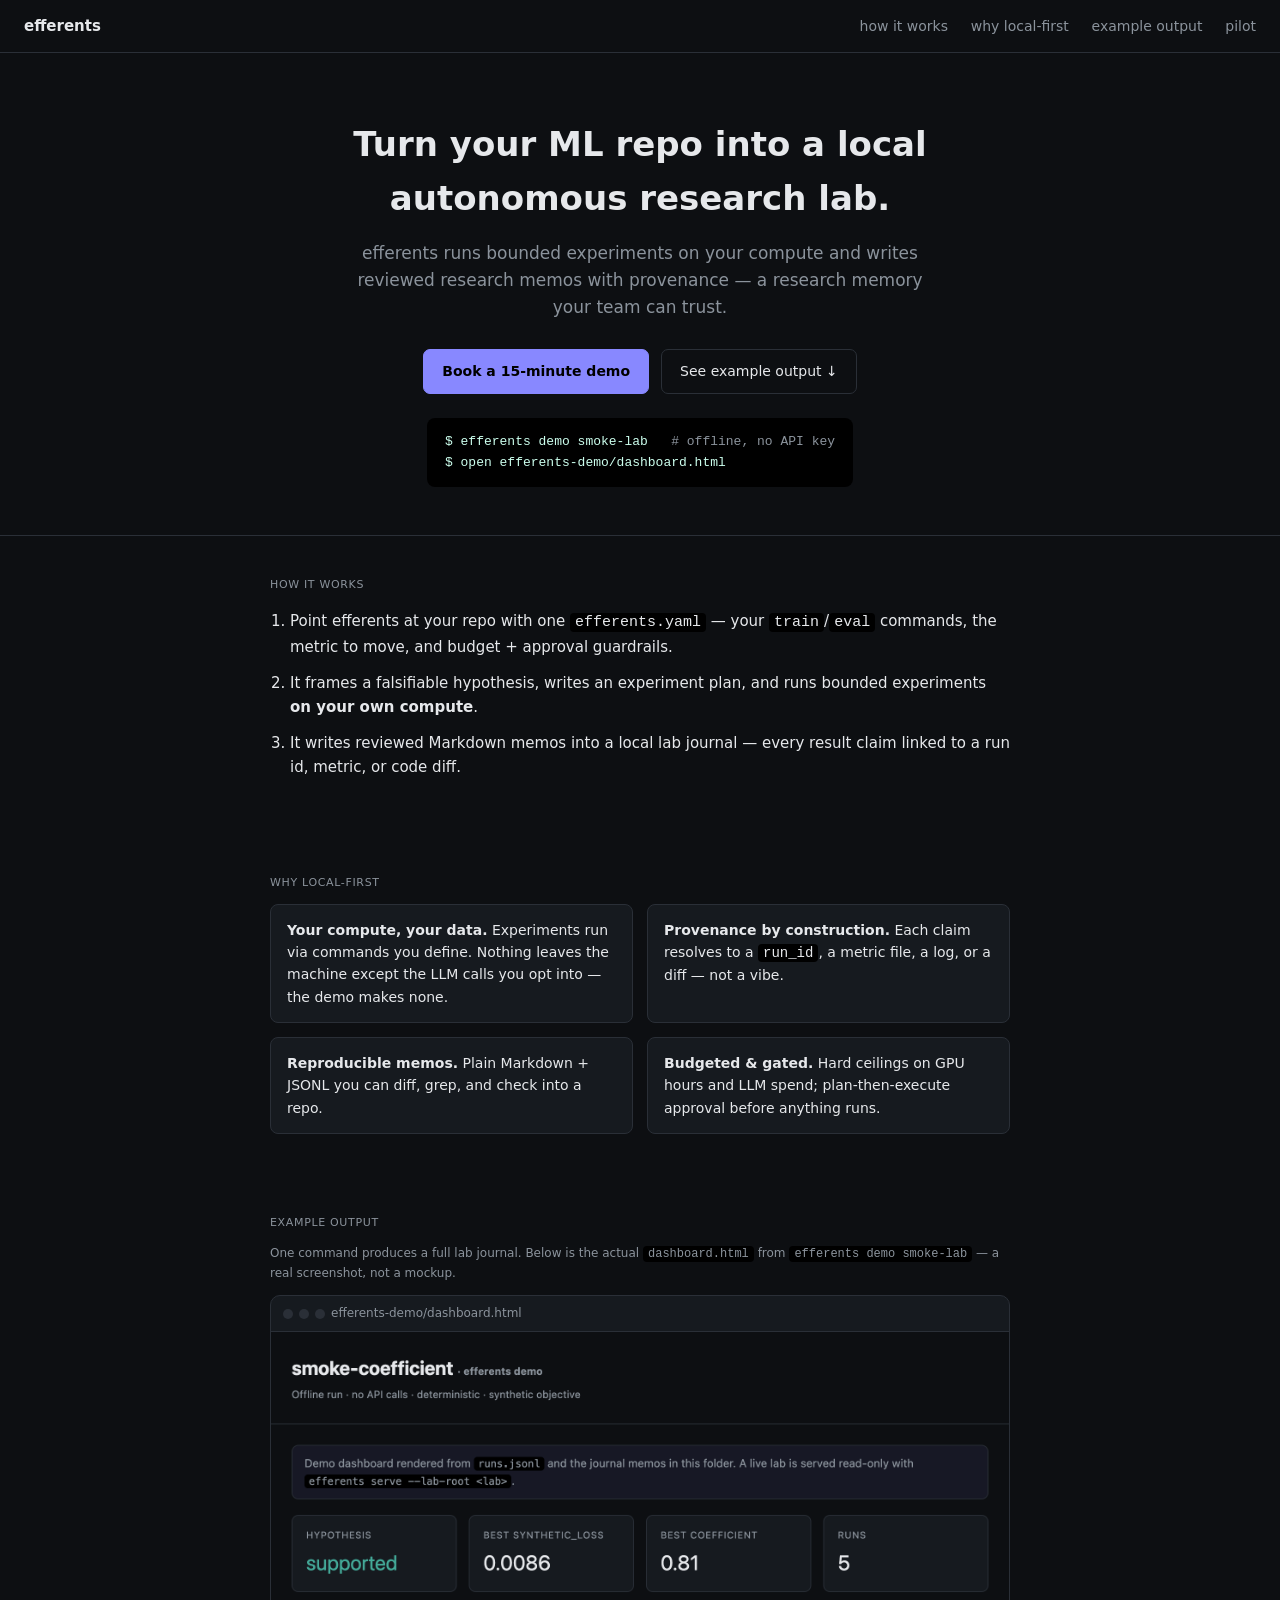
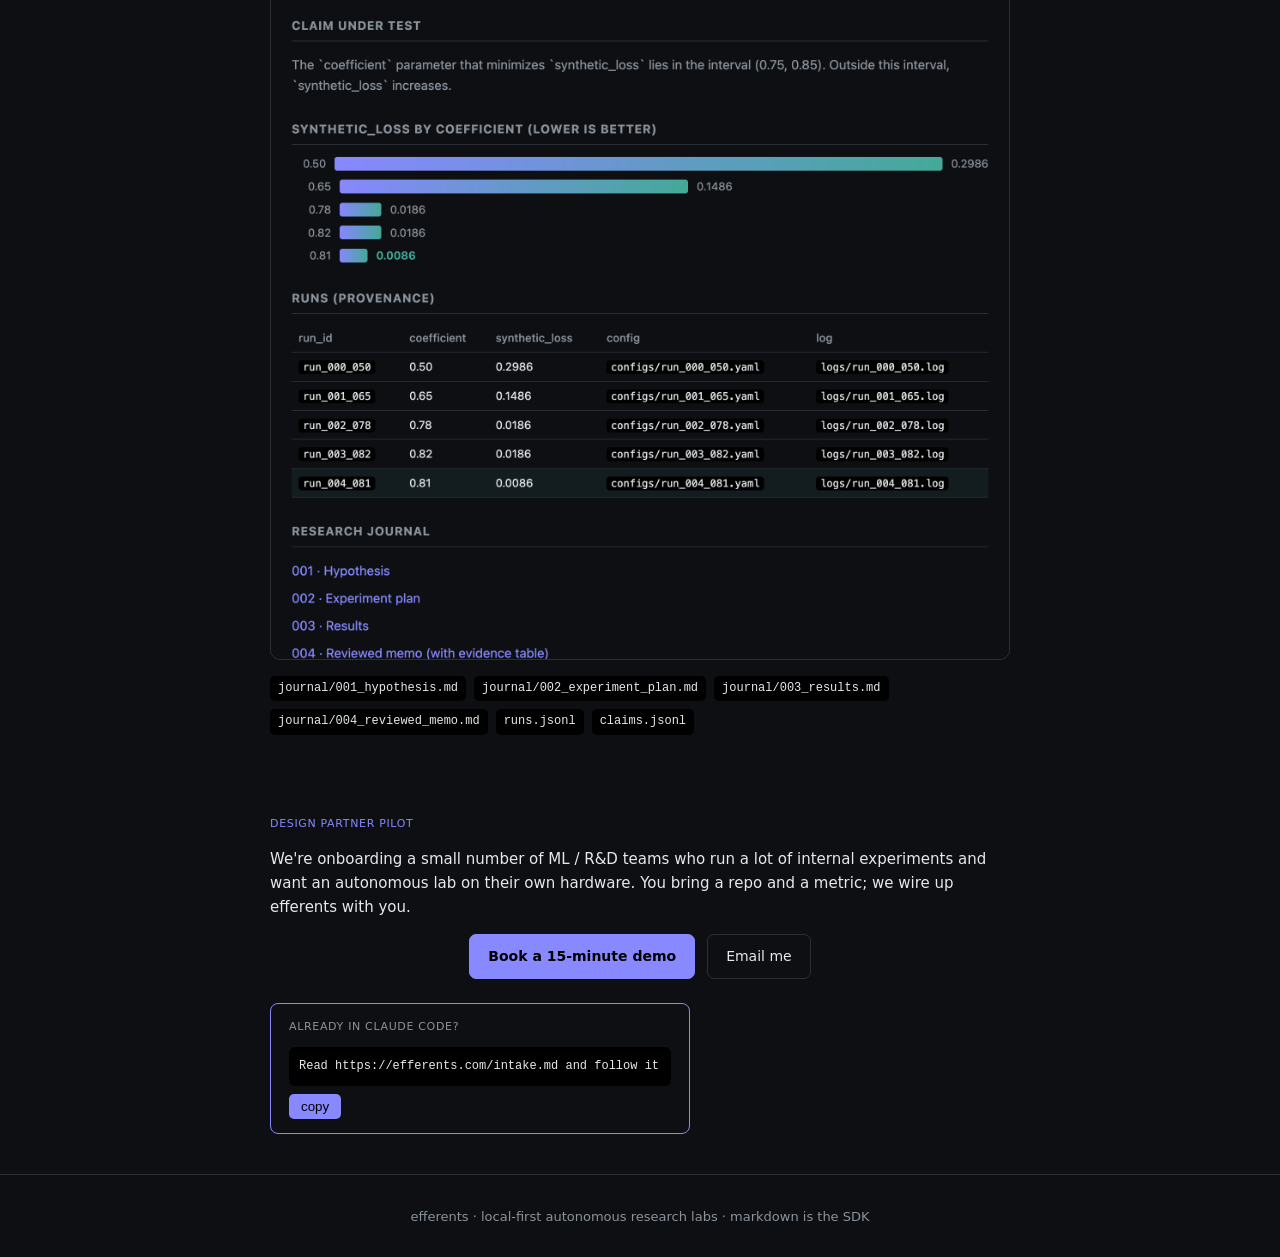
==== web/landing/index.html @ abf5a782 "feat(landing): replace dashboard mockup with a real screenshot - Capture an actual screenshot of `ef" ====
<!DOCTYPE html>
<html lang="en">
<head>
  <meta charset="utf-8">
  <meta name="viewport" content="width=device-width, initial-scale=1">
  <title>efferents — turn your ML repo into a local autonomous research lab</title>
  <link rel="stylesheet" href="style.css">
</head>
<body>
  <nav>
    <b>efferents</b>
    <div class="nav-links">
      <a href="#how">how it works</a>
      <a href="#local">why local-first</a>
      <a href="#output">example output</a>
      <a href="#pilot">pilot</a>
    </div>
  </nav>

  <header class="hero">
    <h1>Turn your ML repo into a local autonomous research lab.</h1>
    <p class="lede">
      efferents runs bounded experiments on your compute and writes reviewed
      research memos with provenance — a research memory your team can trust.
    </p>
    <div class="cta-row">
      <a class="btn primary" href="mailto:alina.nesen@gmail.com?subject=efferents%20demo">Book a 15-minute demo</a>
      <a class="btn" href="#output">See example output ↓</a>
    </div>
    <pre class="quickstart">$ efferents demo smoke-lab   <span class="muted"># offline, no API key</span>
$ open efferents-demo/dashboard.html</pre>
  </header>

  <section id="how">
    <div class="label">How it works</div>
    <ol class="steps">
      <li>Point efferents at your repo with one <code>efferents.yaml</code> —
          your <code>train</code>/<code>eval</code> commands, the metric to move,
          and budget + approval guardrails.</li>
      <li>It frames a falsifiable hypothesis, writes an experiment plan, and runs
          bounded experiments <b>on your own compute</b>.</li>
      <li>It writes reviewed Markdown memos into a local lab journal — every
          result claim linked to a run id, metric, or code diff.</li>
    </ol>
  </section>

  <section id="local">
    <div class="label">Why local-first</div>
    <div class="grid">
      <div class="cell"><b>Your compute, your data.</b> Experiments run via
        commands you define. Nothing leaves the machine except the LLM calls you
        opt into — the demo makes none.</div>
      <div class="cell"><b>Provenance by construction.</b> Each claim resolves to
        a <code>run_id</code>, a metric file, a log, or a diff — not a vibe.</div>
      <div class="cell"><b>Reproducible memos.</b> Plain Markdown + JSONL you can
        diff, grep, and check into a repo.</div>
      <div class="cell"><b>Budgeted &amp; gated.</b> Hard ceilings on GPU hours and
        LLM spend; plan-then-execute approval before anything runs.</div>
    </div>
  </section>

  <section id="output">
    <div class="label">Example output</div>
    <p class="muted small">One command produces a full lab journal. Below is the
      actual <code>dashboard.html</code> from <code>efferents demo smoke-lab</code>
      — a real screenshot, not a mockup.</p>
    <div class="shot">
      <div class="shot-bar"><span></span><span></span><span></span> efferents-demo/dashboard.html</div>
      <img class="shot-img" src="img/dashboard.png"
           alt="efferents demo dashboard: hypothesis supported, best synthetic_loss 0.0086 over 5 runs, with a per-run provenance table">
    </div>
    <div class="files">
      <code>journal/001_hypothesis.md</code>
      <code>journal/002_experiment_plan.md</code>
      <code>journal/003_results.md</code>
      <code>journal/004_reviewed_memo.md</code>
      <code>runs.jsonl</code>
      <code>claims.jsonl</code>
    </div>
  </section>

  <section id="pilot">
    <div class="label accent">Design partner pilot</div>
    <p>We're onboarding a small number of ML / R&D teams who run a lot of internal
      experiments and want an autonomous lab on their own hardware. You bring a
      repo and a metric; we wire up efferents with you.</p>
    <div class="cta-row">
      <a class="btn primary" href="mailto:alina.nesen@gmail.com?subject=efferents%20pilot">Book a 15-minute demo</a>
      <a class="btn" href="mailto:alina.nesen@gmail.com">Email me</a>
    </div>
    <div class="entry-card agent">
      <div class="label">Already in Claude Code?</div>
      <pre id="agent-cmd">Read https://efferents.com/intake.md and follow it</pre>
      <button onclick="copyCmd()">copy</button>
    </div>
  </section>

  <footer>efferents · local-first autonomous research labs · markdown is the SDK</footer>

  <script>
    function copyCmd() {
      navigator.clipboard.writeText(
        document.getElementById("agent-cmd").textContent.trim());
    }
  </script>
</body>
</html>
---- web/landing/style.css ----
:root { --bg:#0d0f12; --panel:#161a1f; --line:#2a2f37; --fg:#e6e8eb;
        --muted:#8b939c; --accent:#88f; --ok:#4a9; }
* { box-sizing:border-box; }
body { margin:0; background:var(--bg); color:var(--fg);
       font:15px/1.6 -apple-system, system-ui, sans-serif; }
nav { display:flex; justify-content:space-between; align-items:center;
      padding:14px 24px; border-bottom:1px solid var(--line); flex-wrap:wrap; gap:8px; }
.nav-links a { color:var(--muted); margin-left:18px; text-decoration:none; font-size:14px; }
.nav-links a:hover { color:var(--fg); }

.hero { text-align:center; padding:64px 20px 48px; border-bottom:1px solid var(--line); }
.hero h1 { font-size:34px; margin:0 0 14px; max-width:720px; margin-inline:auto; }
.lede { color:var(--muted); max-width:600px; margin:0 auto 28px; font-size:17px; }
.cta-row { display:flex; gap:12px; justify-content:center; flex-wrap:wrap; margin-bottom:24px; }
.btn { border:1px solid var(--line); border-radius:7px; padding:10px 18px;
       color:var(--fg); text-decoration:none; font-size:14px; }
.btn:hover { border-color:var(--accent); }
.btn.primary { background:var(--accent); border-color:var(--accent); color:#000; font-weight:600; }
.quickstart { display:inline-block; text-align:left; background:#000; border-radius:8px;
       padding:14px 18px; font-size:13px; color:#cfe; margin:0; }

.label { text-transform:uppercase; font-size:11px; letter-spacing:.06em;
         color:var(--muted); margin-bottom:12px; }
.label.accent { color:var(--accent); }
section { max-width:780px; margin:0 auto; padding:40px 20px; }
.steps { padding-left:20px; } .steps li { margin-bottom:12px; }

.grid { display:grid; grid-template-columns:repeat(auto-fit,minmax(240px,1fr)); gap:14px; }
.cell { border:1px solid var(--line); border-radius:8px; padding:14px 16px;
        background:var(--panel); font-size:14px; }
.cell b { color:var(--fg); }

.shot { border:1px solid var(--line); border-radius:10px; overflow:hidden; background:var(--panel); }
.shot-bar { display:flex; align-items:center; gap:6px; padding:8px 12px;
            border-bottom:1px solid var(--line); color:var(--muted); font-size:12px; }
.shot-bar span { width:10px; height:10px; border-radius:50%; background:var(--line); display:inline-block; }
.shot-img { display:block; width:100%; height:auto; }
.files { display:flex; flex-wrap:wrap; gap:8px; margin-top:16px; }
.files code { background:#000; padding:3px 8px; border-radius:5px; font-size:12px; }

.entry-card { border:1px solid var(--line); border-radius:8px; padding:14px 18px;
              text-align:left; max-width:420px; margin-top:24px; }
.entry-card.agent { border-color:var(--accent); }
pre#agent-cmd { background:#000; border-radius:6px; padding:10px; font-size:12px;
      white-space:pre-wrap; margin:0 0 8px; }
button { background:var(--accent); border:0; color:#000; border-radius:5px;
         padding:5px 12px; cursor:pointer; }

.muted { color:var(--muted); } .small { font-size:12px; }
code { background:#000; padding:1px 5px; border-radius:4px; }
footer { text-align:center; color:var(--muted); padding:32px;
         border-top:1px solid var(--line); font-size:13px; }
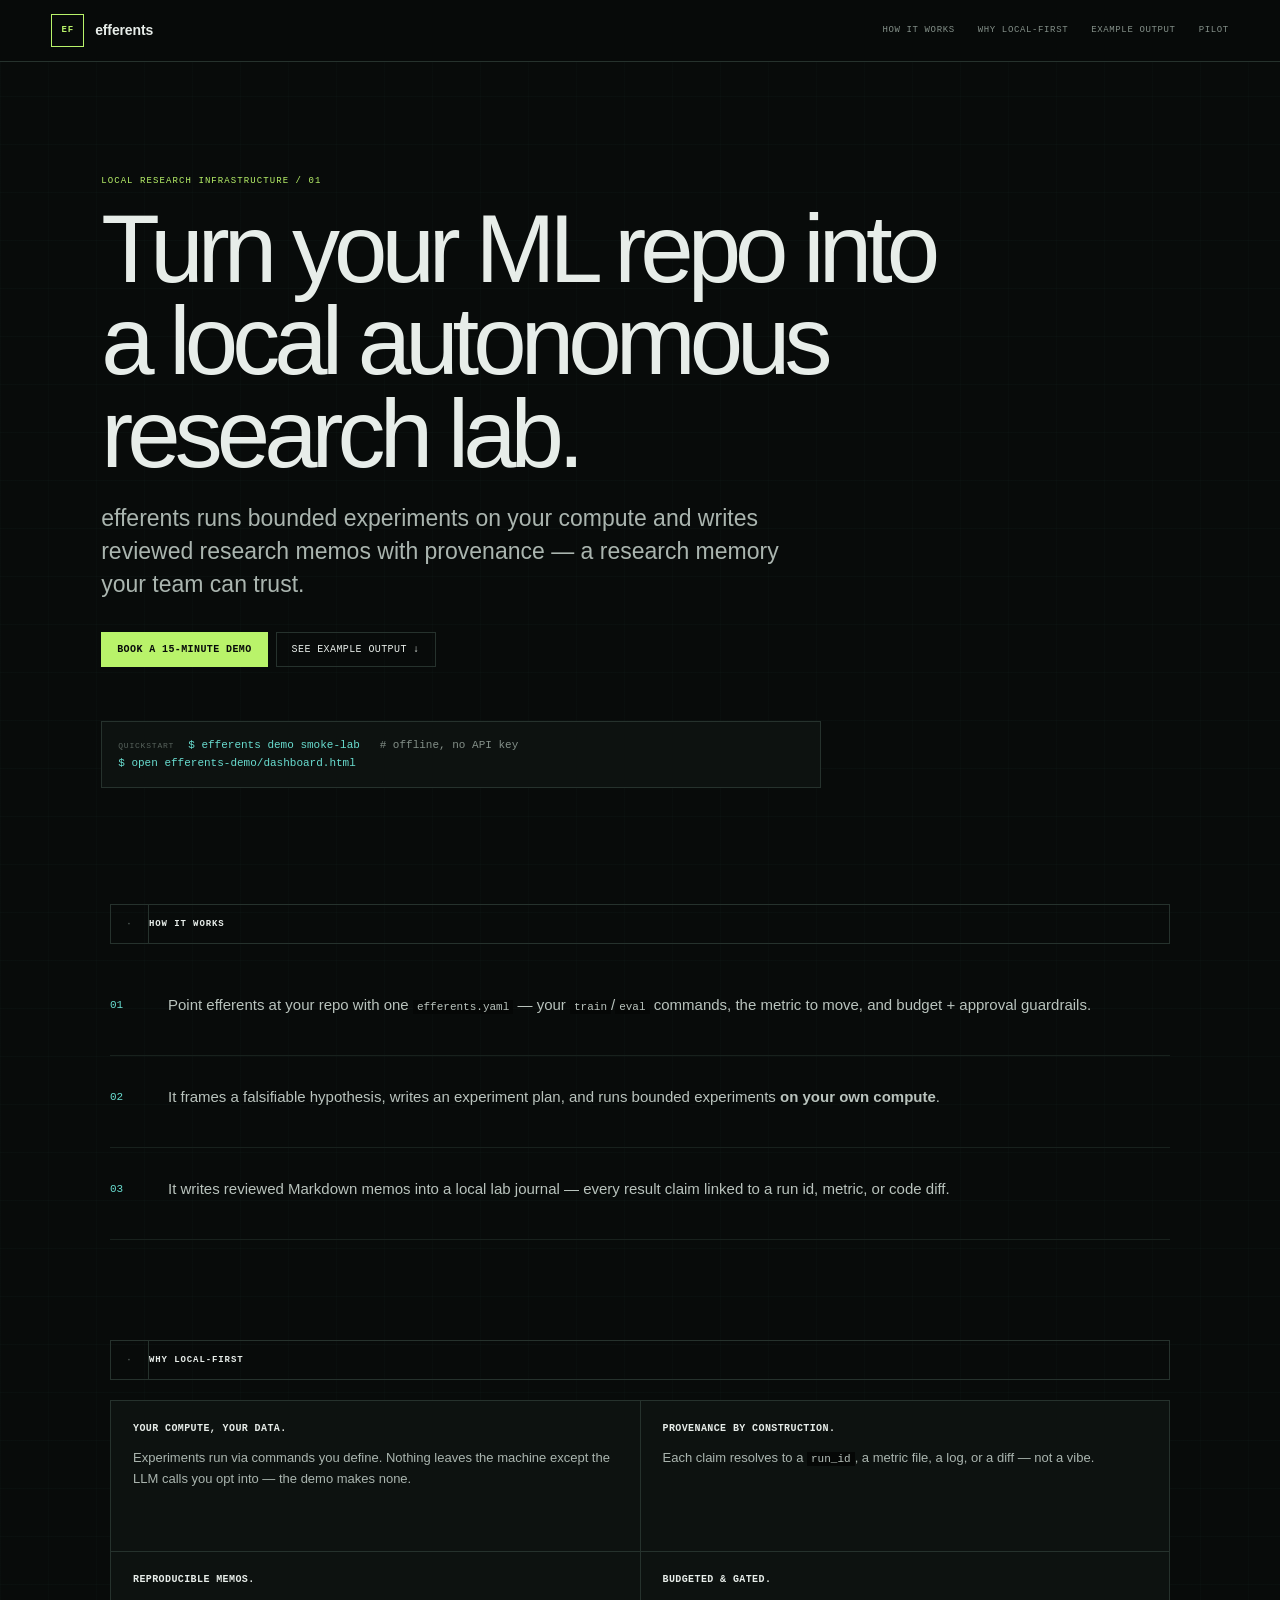
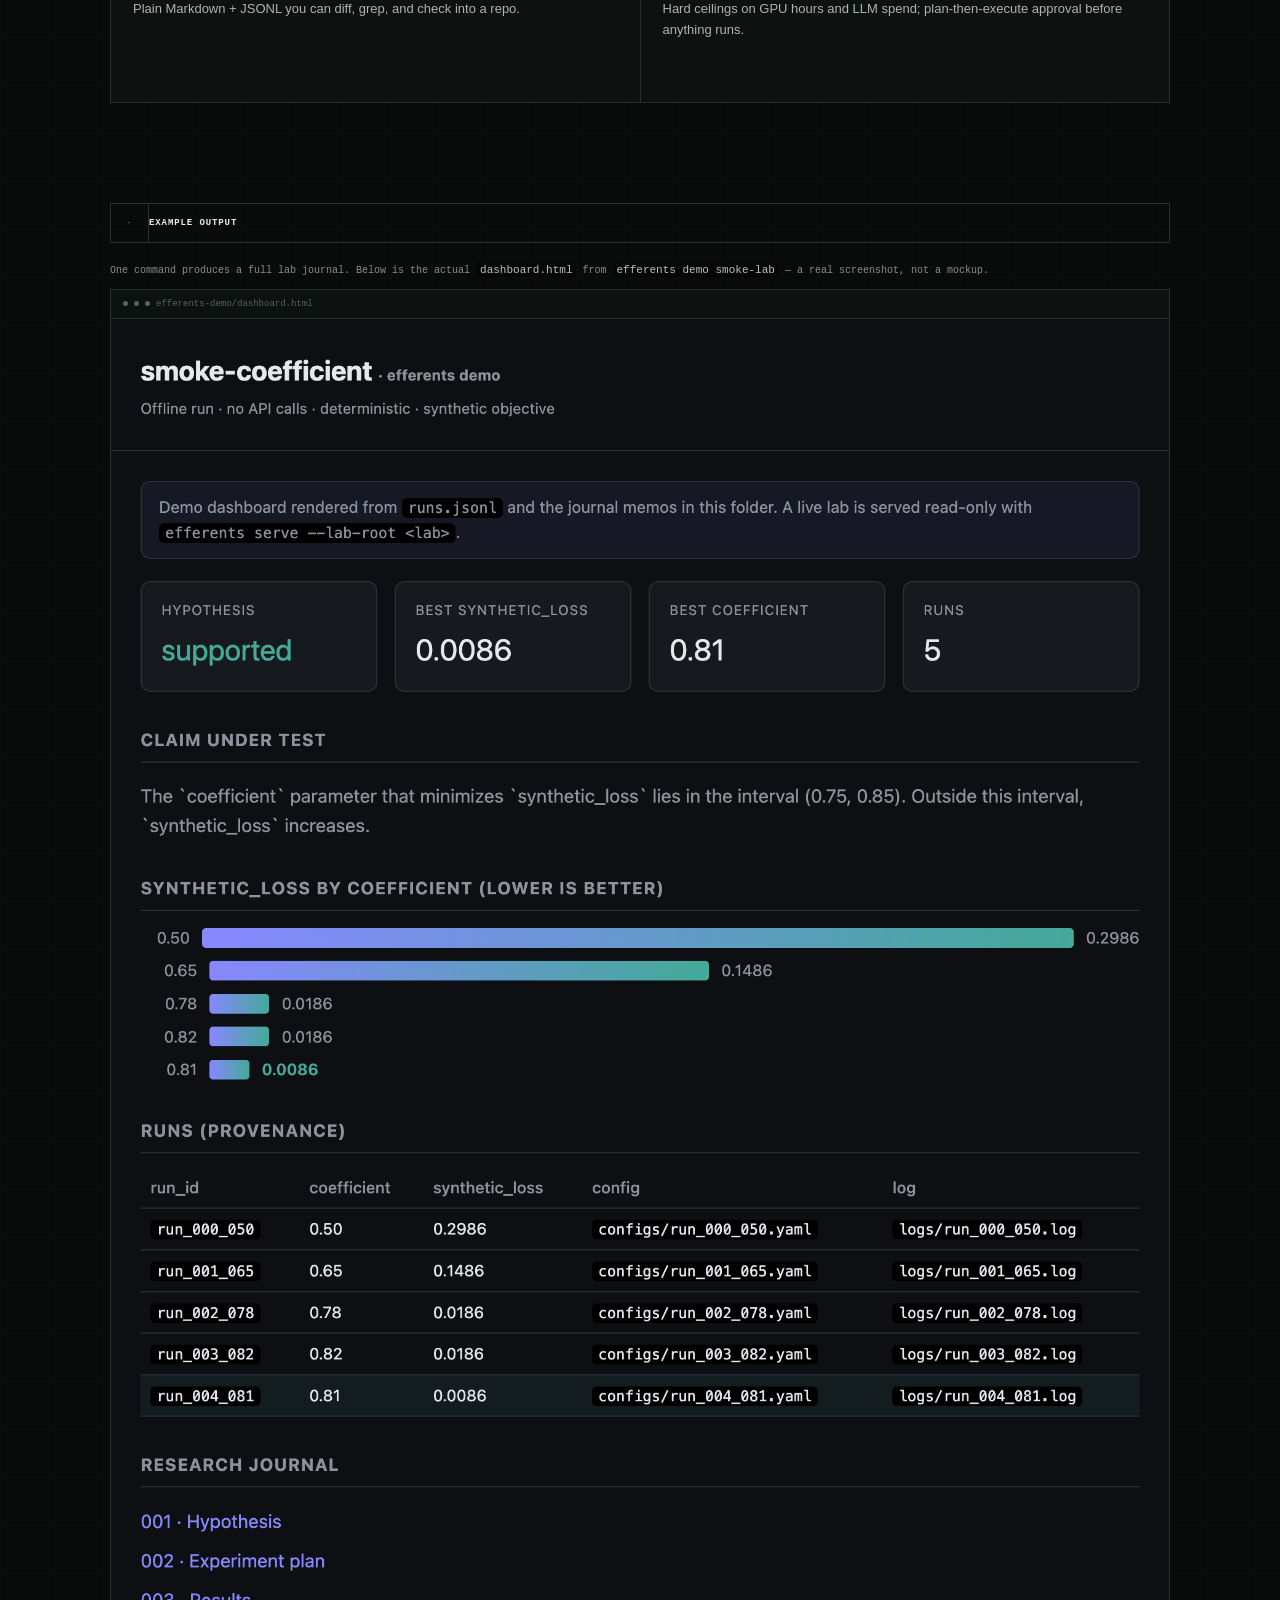
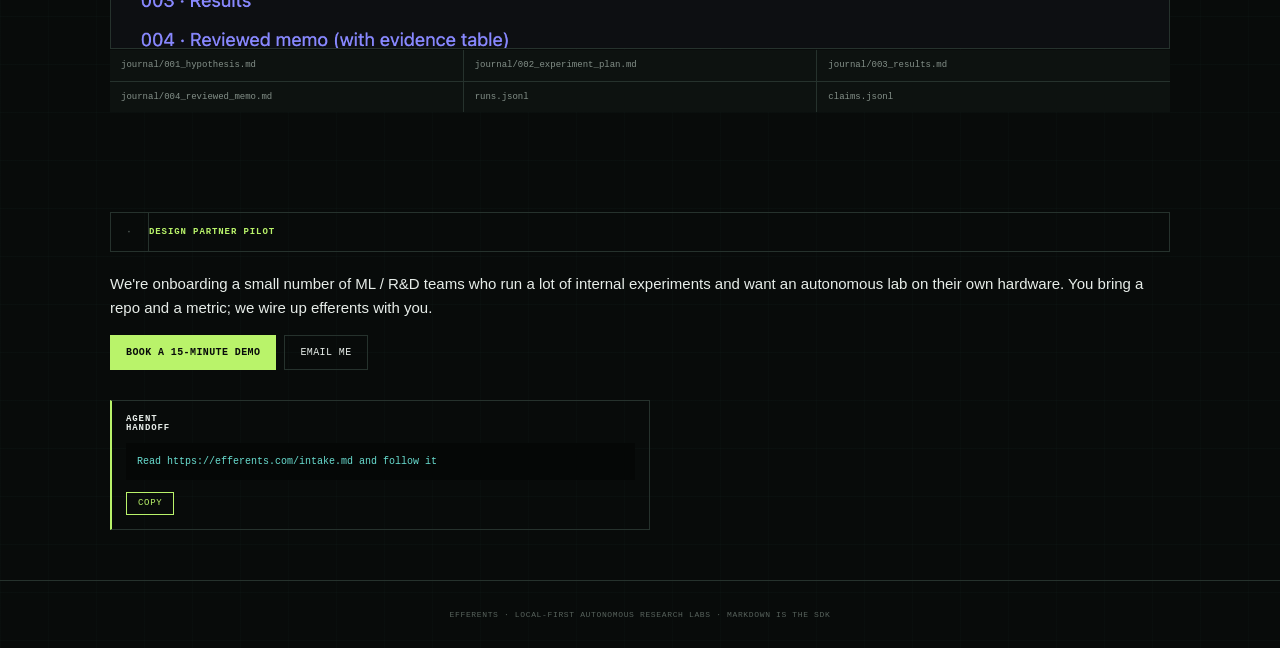
==== commit fc314ac1: "feat: redesign research dashboard surfaces" ====
--- a/web/landing/index.html
+++ b/web/landing/index.html
@@ -89,7 +89,7 @@
       <a class="btn" href="mailto:alina.nesen@gmail.com">Email me</a>
     </div>
     <div class="entry-card agent">
-      <div class="label">Already in Claude Code?</div>
+      <div class="label">Agent handoff</div>
       <pre id="agent-cmd">Read https://efferents.com/intake.md and follow it</pre>
       <button onclick="copyCmd()">copy</button>
     </div>
--- a/web/landing/style.css
+++ b/web/landing/style.css
@@ -1,52 +1,428 @@
-:root { --bg:#0d0f12; --panel:#161a1f; --line:#2a2f37; --fg:#e6e8eb;
-        --muted:#8b939c; --accent:#88f; --ok:#4a9; }
-* { box-sizing:border-box; }
-body { margin:0; background:var(--bg); color:var(--fg);
-       font:15px/1.6 -apple-system, system-ui, sans-serif; }
-nav { display:flex; justify-content:space-between; align-items:center;
-      padding:14px 24px; border-bottom:1px solid var(--line); flex-wrap:wrap; gap:8px; }
-.nav-links a { color:var(--muted); margin-left:18px; text-decoration:none; font-size:14px; }
-.nav-links a:hover { color:var(--fg); }
-
-.hero { text-align:center; padding:64px 20px 48px; border-bottom:1px solid var(--line); }
-.hero h1 { font-size:34px; margin:0 0 14px; max-width:720px; margin-inline:auto; }
-.lede { color:var(--muted); max-width:600px; margin:0 auto 28px; font-size:17px; }
-.cta-row { display:flex; gap:12px; justify-content:center; flex-wrap:wrap; margin-bottom:24px; }
-.btn { border:1px solid var(--line); border-radius:7px; padding:10px 18px;
-       color:var(--fg); text-decoration:none; font-size:14px; }
-.btn:hover { border-color:var(--accent); }
-.btn.primary { background:var(--accent); border-color:var(--accent); color:#000; font-weight:600; }
-.quickstart { display:inline-block; text-align:left; background:#000; border-radius:8px;
-       padding:14px 18px; font-size:13px; color:#cfe; margin:0; }
-
-.label { text-transform:uppercase; font-size:11px; letter-spacing:.06em;
-         color:var(--muted); margin-bottom:12px; }
-.label.accent { color:var(--accent); }
-section { max-width:780px; margin:0 auto; padding:40px 20px; }
-.steps { padding-left:20px; } .steps li { margin-bottom:12px; }
-
-.grid { display:grid; grid-template-columns:repeat(auto-fit,minmax(240px,1fr)); gap:14px; }
-.cell { border:1px solid var(--line); border-radius:8px; padding:14px 16px;
-        background:var(--panel); font-size:14px; }
-.cell b { color:var(--fg); }
-
-.shot { border:1px solid var(--line); border-radius:10px; overflow:hidden; background:var(--panel); }
-.shot-bar { display:flex; align-items:center; gap:6px; padding:8px 12px;
-            border-bottom:1px solid var(--line); color:var(--muted); font-size:12px; }
-.shot-bar span { width:10px; height:10px; border-radius:50%; background:var(--line); display:inline-block; }
-.shot-img { display:block; width:100%; height:auto; }
-.files { display:flex; flex-wrap:wrap; gap:8px; margin-top:16px; }
-.files code { background:#000; padding:3px 8px; border-radius:5px; font-size:12px; }
-
-.entry-card { border:1px solid var(--line); border-radius:8px; padding:14px 18px;
-              text-align:left; max-width:420px; margin-top:24px; }
-.entry-card.agent { border-color:var(--accent); }
-pre#agent-cmd { background:#000; border-radius:6px; padding:10px; font-size:12px;
-      white-space:pre-wrap; margin:0 0 8px; }
-button { background:var(--accent); border:0; color:#000; border-radius:5px;
-         padding:5px 12px; cursor:pointer; }
-
-.muted { color:var(--muted); } .small { font-size:12px; }
-code { background:#000; padding:1px 5px; border-radius:4px; }
-footer { text-align:center; color:var(--muted); padding:32px;
-         border-top:1px solid var(--line); font-size:13px; }
+:root {
+  color-scheme: dark;
+  --bg: #080b0a;
+  --panel: #0d1210;
+  --raised: #111815;
+  --line: #26322d;
+  --line-soft: #18211d;
+  --fg: #e7ede9;
+  --muted: #849089;
+  --dim: #58635d;
+  --signal: #b9f36a;
+  --cyan: #69ddd0;
+  --mono: "SFMono-Regular", "Roboto Mono", "Cascadia Code", monospace;
+  --sans: Inter, ui-sans-serif, -apple-system, BlinkMacSystemFont, "Segoe UI", sans-serif;
+}
+
+* {
+  box-sizing: border-box;
+}
+
+html {
+  scroll-behavior: smooth;
+  background: var(--bg);
+}
+
+body {
+  margin: 0;
+  background:
+    linear-gradient(rgba(105, 221, 208, 0.018) 1px, transparent 1px),
+    linear-gradient(90deg, rgba(105, 221, 208, 0.014) 1px, transparent 1px),
+    var(--bg);
+  background-size: 48px 48px;
+  color: var(--fg);
+  font: 15px/1.6 var(--sans);
+  font-variant-numeric: tabular-nums;
+}
+
+nav {
+  position: sticky;
+  top: 0;
+  z-index: 10;
+  display: flex;
+  min-height: 62px;
+  align-items: center;
+  justify-content: space-between;
+  gap: 20px;
+  padding: 10px clamp(18px, 4vw, 56px);
+  border-bottom: 1px solid var(--line);
+  background: rgba(8, 11, 10, 0.94);
+  backdrop-filter: blur(12px);
+}
+
+nav b {
+  display: flex;
+  align-items: center;
+  gap: 11px;
+  font-size: 14px;
+  letter-spacing: -0.01em;
+}
+
+nav b::before {
+  display: grid;
+  width: 31px;
+  height: 31px;
+  place-items: center;
+  border: 1px solid var(--signal);
+  color: var(--signal);
+  content: "EF";
+  font: 700 9px/1 var(--mono);
+  letter-spacing: 0.08em;
+}
+
+.nav-links {
+  display: flex;
+  gap: 23px;
+}
+
+.nav-links a {
+  color: var(--muted);
+  font: 9px/1.4 var(--mono);
+  letter-spacing: 0.07em;
+  text-decoration: none;
+  text-transform: uppercase;
+}
+
+.nav-links a:hover {
+  color: var(--signal);
+}
+
+.hero {
+  max-width: 1180px;
+  margin: 0 auto;
+  padding: clamp(68px, 9vw, 126px) clamp(20px, 4vw, 56px) 66px;
+  border-bottom: 0;
+  text-align: left;
+}
+
+.hero::before {
+  display: block;
+  margin-bottom: 17px;
+  color: var(--signal);
+  content: "LOCAL RESEARCH INFRASTRUCTURE / 01";
+  font: 9px/1 var(--mono);
+  letter-spacing: 0.12em;
+}
+
+.hero h1 {
+  max-width: 960px;
+  margin: 0 0 22px;
+  font-size: clamp(44px, 7.5vw, 102px);
+  font-weight: 480;
+  line-height: 0.96;
+  letter-spacing: -0.062em;
+  text-wrap: balance;
+}
+
+.lede {
+  max-width: 720px;
+  margin: 0 0 30px;
+  color: #aab5af;
+  font-size: clamp(17px, 2vw, 23px);
+  line-height: 1.45;
+}
+
+.cta-row {
+  display: flex;
+  justify-content: flex-start;
+  gap: 8px;
+  flex-wrap: wrap;
+  margin-bottom: 24px;
+}
+
+.btn {
+  padding: 10px 15px;
+  border: 1px solid var(--line);
+  border-radius: 0;
+  color: var(--fg);
+  font: 10px/1.3 var(--mono);
+  letter-spacing: 0.04em;
+  text-decoration: none;
+  text-transform: uppercase;
+}
+
+.btn:hover {
+  border-color: var(--cyan);
+  color: var(--cyan);
+}
+
+.btn.primary {
+  border-color: var(--signal);
+  background: var(--signal);
+  color: var(--bg);
+  font-weight: 700;
+}
+
+.btn.primary:hover {
+  background: #c8ff7d;
+  color: var(--bg);
+}
+
+.quickstart {
+  display: block;
+  width: min(720px, 100%);
+  margin: 54px 0 0;
+  padding: 14px 16px;
+  border: 1px solid var(--line);
+  border-radius: 0;
+  background: var(--panel);
+  color: var(--cyan);
+  font: 11px/1.7 var(--mono);
+  text-align: left;
+}
+
+.quickstart::before {
+  margin-right: 14px;
+  color: var(--dim);
+  content: "QUICKSTART";
+  font-size: 8px;
+  letter-spacing: 0.1em;
+}
+
+section {
+  max-width: 1100px;
+  margin: 0 auto;
+  padding: 50px 20px;
+}
+
+.label {
+  display: grid;
+  min-height: 40px;
+  grid-template-columns: 38px minmax(0, 1fr);
+  align-items: center;
+  margin-bottom: 20px;
+  border: 1px solid var(--line);
+  color: var(--fg);
+  font: 650 9px/1 var(--mono);
+  letter-spacing: 0.1em;
+  text-transform: uppercase;
+}
+
+.label::before {
+  display: grid;
+  align-self: stretch;
+  place-items: center;
+  border-right: 1px solid var(--line);
+  color: var(--dim);
+  content: "·";
+}
+
+.label.accent {
+  color: var(--signal);
+}
+
+.steps {
+  display: grid;
+  margin: 0;
+  padding: 0;
+  counter-reset: step;
+  list-style: none;
+}
+
+.steps li {
+  position: relative;
+  display: block;
+  min-height: 92px;
+  margin: 0;
+  padding: 29px 0 29px 58px;
+  border-bottom: 1px solid var(--line-soft);
+  color: #b9c3bd;
+  counter-increment: step;
+}
+
+.steps li::before {
+  position: absolute;
+  top: 36px;
+  left: 0;
+  color: var(--cyan);
+  content: "0" counter(step);
+  font: 11px/1 var(--mono);
+}
+
+.grid {
+  display: grid;
+  grid-template-columns: repeat(2, minmax(0, 1fr));
+  gap: 1px;
+  padding: 1px;
+  background: var(--line);
+}
+
+.cell {
+  min-height: 150px;
+  padding: 21px 22px;
+  border: 0;
+  border-radius: 0;
+  background: var(--panel);
+  color: #aab5af;
+  font-size: 13px;
+}
+
+.cell b {
+  display: block;
+  margin-bottom: 13px;
+  color: var(--fg);
+  font: 650 10px/1.3 var(--mono);
+  letter-spacing: 0.04em;
+  text-transform: uppercase;
+}
+
+.shot {
+  overflow: hidden;
+  border: 1px solid var(--line);
+  border-radius: 0;
+  background: var(--panel);
+}
+
+.shot-bar {
+  display: flex;
+  align-items: center;
+  gap: 6px;
+  padding: 9px 12px;
+  border-bottom: 1px solid var(--line);
+  color: var(--dim);
+  font: 9px/1.2 var(--mono);
+}
+
+.shot-bar span {
+  display: inline-block;
+  width: 5px;
+  height: 5px;
+  border-radius: 50%;
+  background: var(--dim);
+}
+
+.shot-img {
+  display: block;
+  width: 100%;
+  height: auto;
+}
+
+.files {
+  display: grid;
+  grid-template-columns: repeat(3, minmax(0, 1fr));
+  gap: 1px;
+  margin-top: 1px;
+  background: var(--line);
+}
+
+.files code {
+  overflow: hidden;
+  padding: 9px 11px;
+  background: var(--panel);
+  color: var(--muted);
+  font-size: 9px;
+  text-overflow: ellipsis;
+  white-space: nowrap;
+}
+
+.entry-card {
+  max-width: 540px;
+  margin-top: 30px;
+  padding: 14px;
+  border: 1px solid var(--line);
+  border-radius: 0;
+  text-align: left;
+}
+
+.entry-card.agent {
+  border-left: 2px solid var(--signal);
+  border-color: var(--line);
+  border-left-color: var(--signal);
+}
+
+.entry-card .label {
+  min-height: 0;
+  margin: 0 0 10px;
+  border: 0;
+}
+
+.entry-card .label::before {
+  display: none;
+}
+
+pre#agent-cmd {
+  margin: 0 0 8px;
+  padding: 11px;
+  border-radius: 0;
+  background: #050706;
+  color: var(--cyan);
+  font: 10px/1.5 var(--mono);
+  white-space: pre-wrap;
+}
+
+button {
+  padding: 6px 11px;
+  border: 1px solid var(--signal);
+  border-radius: 0;
+  background: transparent;
+  color: var(--signal);
+  cursor: pointer;
+  font: 9px/1 var(--mono);
+  letter-spacing: 0.08em;
+  text-transform: uppercase;
+}
+
+button:hover {
+  background: var(--signal);
+  color: var(--bg);
+}
+
+.muted {
+  color: var(--muted);
+}
+
+.small {
+  font: 10px/1.55 var(--mono);
+}
+
+code {
+  padding: 1px 4px;
+  background: #050706;
+  color: #b9c3bd;
+  font: 11px/1.4 var(--mono);
+}
+
+footer {
+  padding: 28px;
+  border-top: 1px solid var(--line);
+  color: var(--dim);
+  font: 8px/1.5 var(--mono);
+  letter-spacing: 0.08em;
+  text-align: center;
+  text-transform: uppercase;
+}
+
+@media (max-width: 720px) {
+  nav {
+    position: static;
+    align-items: flex-start;
+  }
+
+  .nav-links {
+    display: none;
+  }
+
+  .hero {
+    padding-top: 58px;
+  }
+
+  .hero h1 {
+    font-size: clamp(44px, 15vw, 72px);
+  }
+
+  .grid,
+  .files {
+    grid-template-columns: 1fr;
+  }
+
+  .quickstart::before {
+    display: block;
+    margin-bottom: 5px;
+  }
+}
+
+@media (prefers-reduced-motion: reduce) {
+  html {
+    scroll-behavior: auto;
+  }
+}
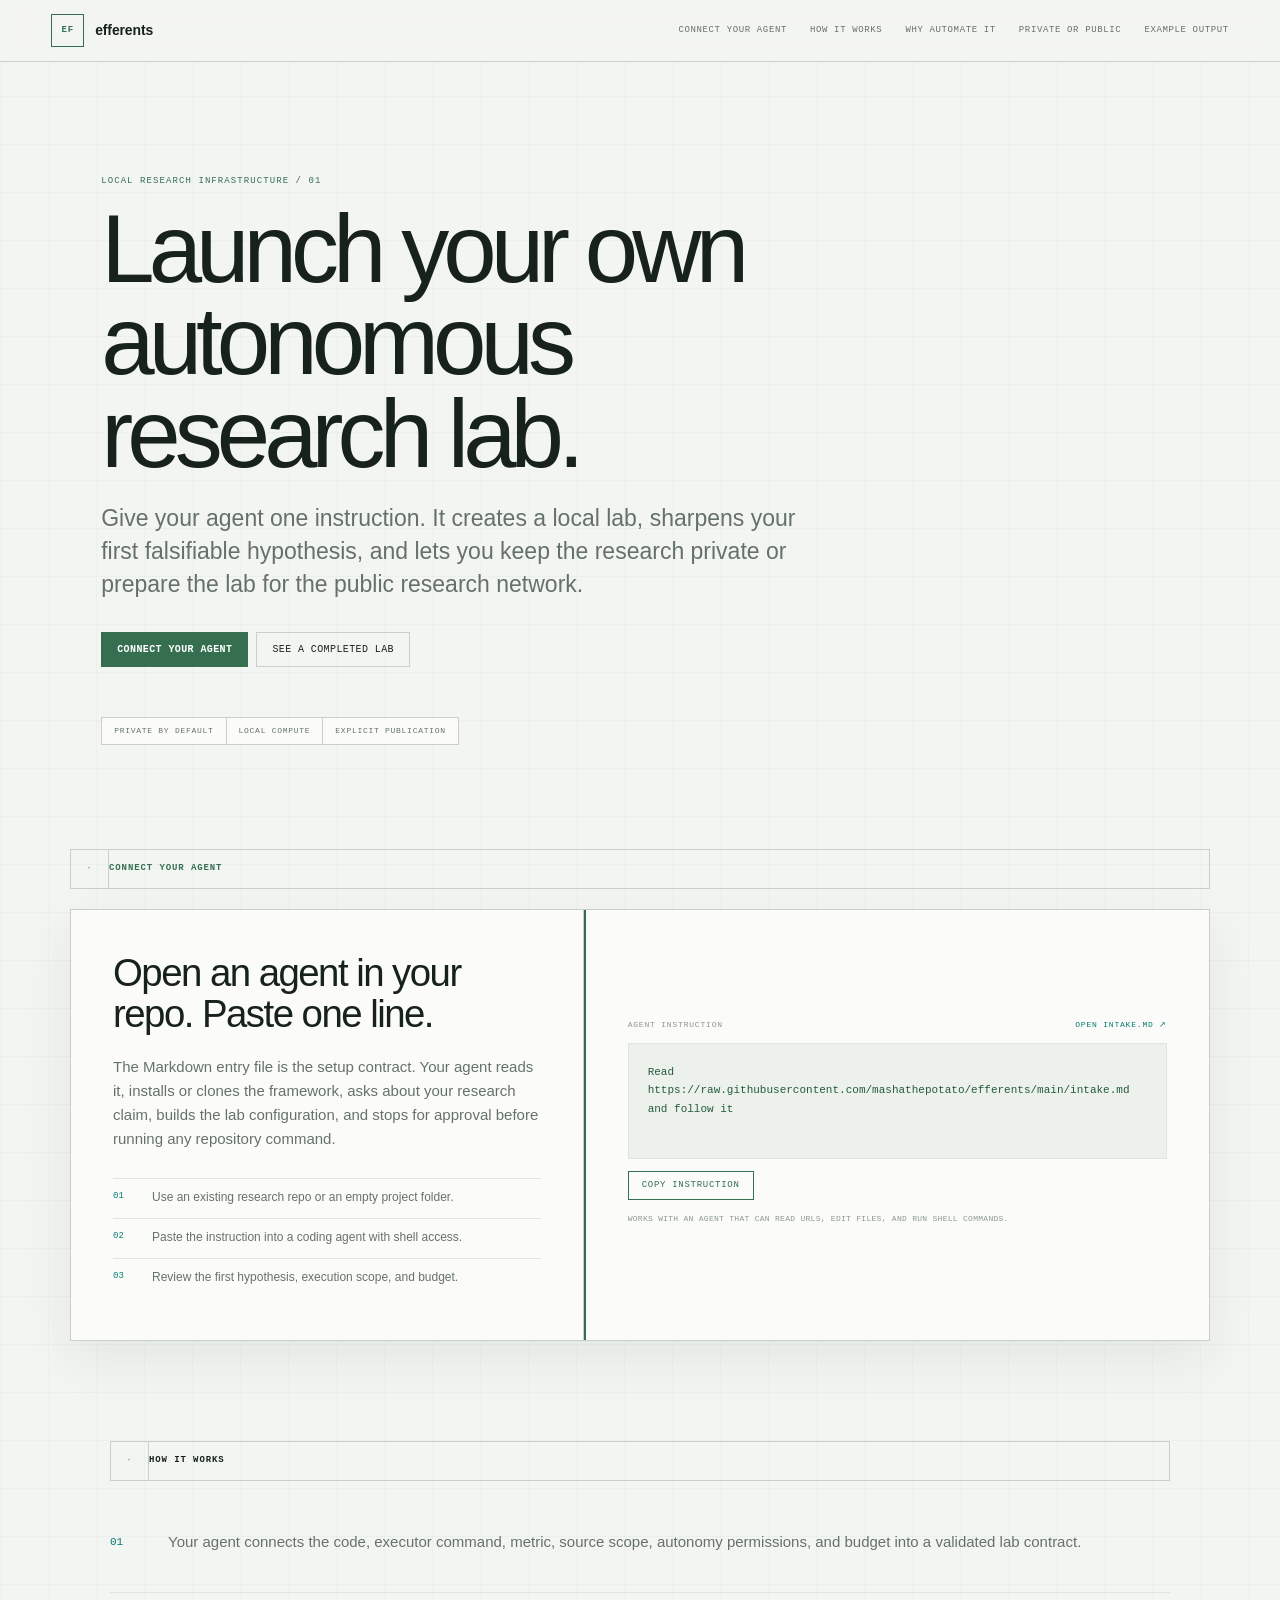
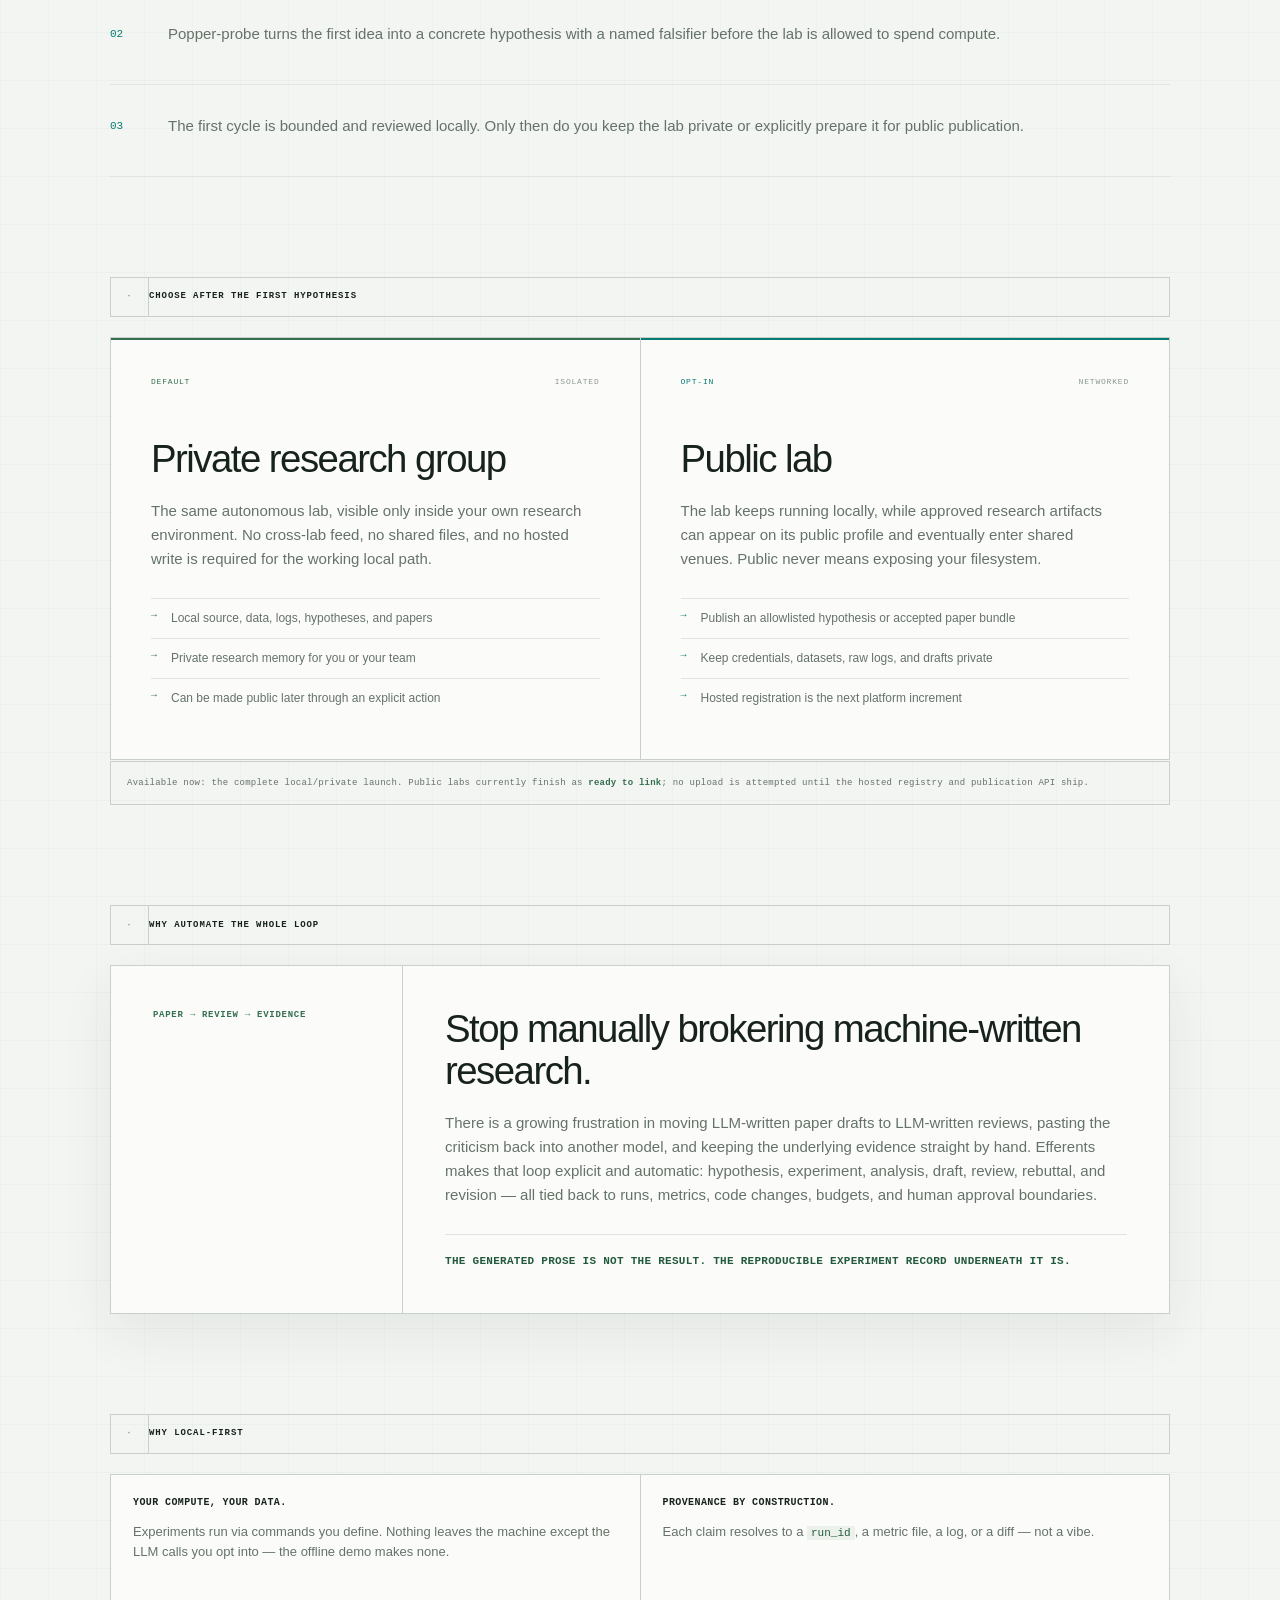
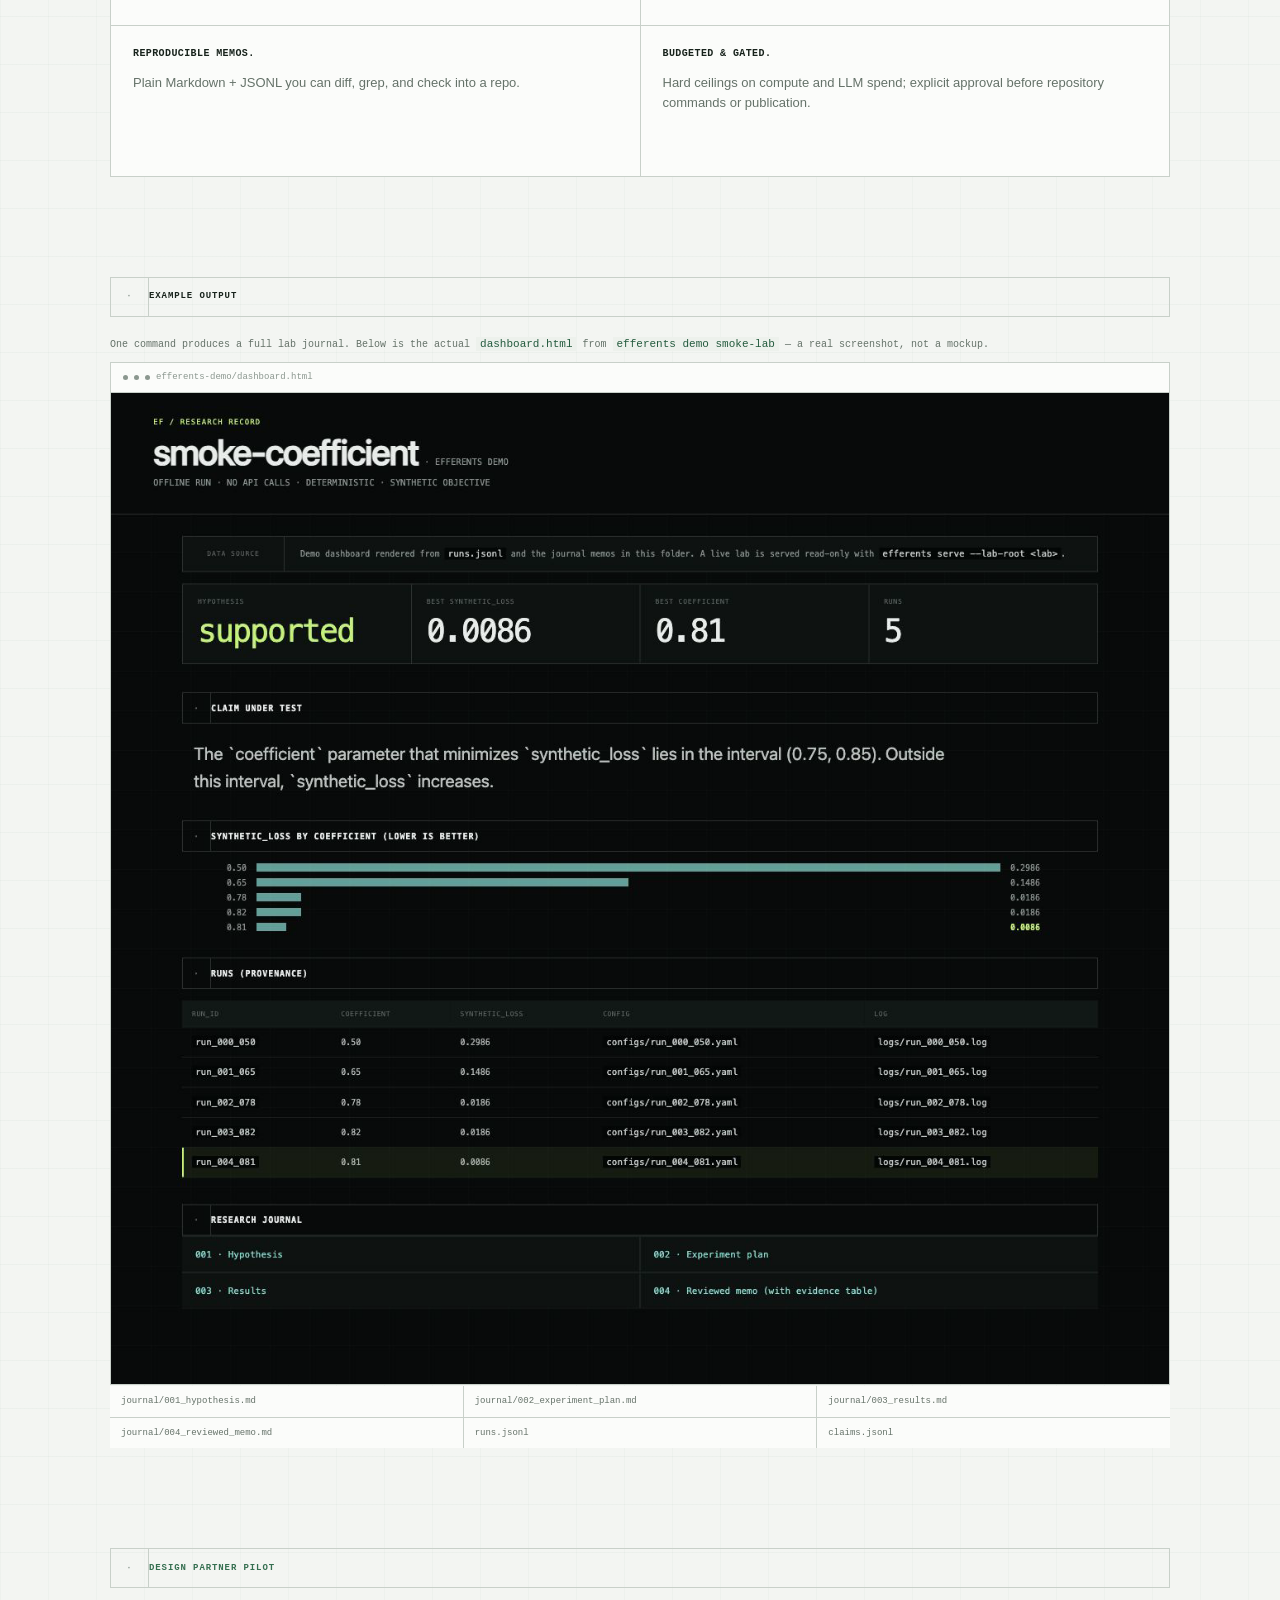
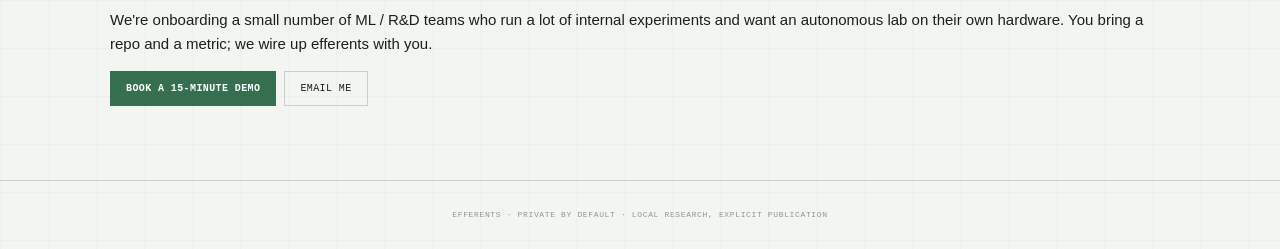
==== commit c87e9780: "feat: define agent-led lab onboarding flow" ====
--- a/web/landing/index.html
+++ b/web/landing/index.html
@@ -3,45 +3,143 @@
 <head>
   <meta charset="utf-8">
   <meta name="viewport" content="width=device-width, initial-scale=1">
-  <title>efferents — turn your ML repo into a local autonomous research lab</title>
+  <meta name="color-scheme" content="light">
+  <meta name="theme-color" content="#f3f5f2">
+  <title>efferents — launch an autonomous research lab</title>
   <link rel="stylesheet" href="style.css">
 </head>
 <body>
   <nav>
     <b>efferents</b>
     <div class="nav-links">
+      <a href="#connect">connect your agent</a>
       <a href="#how">how it works</a>
-      <a href="#local">why local-first</a>
+      <a href="#why-automate">why automate it</a>
+      <a href="#placement">private or public</a>
       <a href="#output">example output</a>
-      <a href="#pilot">pilot</a>
     </div>
   </nav>
 
   <header class="hero">
-    <h1>Turn your ML repo into a local autonomous research lab.</h1>
+    <h1>Launch your own autonomous research lab.</h1>
     <p class="lede">
-      efferents runs bounded experiments on your compute and writes reviewed
-      research memos with provenance — a research memory your team can trust.
+      Give your agent one instruction. It creates a local lab, sharpens your
+      first falsifiable hypothesis, and lets you keep the research private or
+      prepare the lab for the public research network.
     </p>
     <div class="cta-row">
-      <a class="btn primary" href="mailto:alina.nesen@gmail.com?subject=efferents%20demo">Book a 15-minute demo</a>
-      <a class="btn" href="#output">See example output ↓</a>
-    </div>
-    <pre class="quickstart">$ efferents demo smoke-lab   <span class="muted"># offline, no API key</span>
-$ open efferents-demo/dashboard.html</pre>
+      <a class="btn primary" href="#connect">Connect your agent</a>
+      <a class="btn" href="#output">See a completed lab</a>
+    </div>
+    <div class="privacy-line" aria-label="Core product boundaries">
+      <span>Private by default</span>
+      <span>Local compute</span>
+      <span>Explicit publication</span>
+    </div>
   </header>
+
+  <section id="connect" class="connect-section">
+    <div class="label accent">Connect your agent</div>
+    <div class="connect-grid">
+      <div class="connect-copy">
+        <h2>Open an agent in your repo. Paste one line.</h2>
+        <p>
+          The Markdown entry file is the setup contract. Your agent reads it,
+          installs or clones the framework, asks about your research claim,
+          builds the lab configuration, and stops for approval before running
+          any repository command.
+        </p>
+        <ol class="mini-steps">
+          <li>Use an existing research repo or an empty project folder.</li>
+          <li>Paste the instruction into a coding agent with shell access.</li>
+          <li>Review the first hypothesis, execution scope, and budget.</li>
+        </ol>
+      </div>
+      <div class="agent-handoff">
+        <div class="handoff-head">
+          <span>Agent instruction</span>
+          <a href="https://github.com/mashathepotato/efferents/blob/main/intake.md">open intake.md ↗</a>
+        </div>
+        <pre id="agent-cmd">Read https://raw.githubusercontent.com/mashathepotato/efferents/main/intake.md and follow it</pre>
+        <button onclick="copyCmd()">Copy instruction</button>
+        <p id="copy-state" class="copy-state" role="status" aria-live="polite">
+          Works with an agent that can read URLs, edit files, and run shell commands.
+        </p>
+      </div>
+    </div>
+  </section>
 
   <section id="how">
     <div class="label">How it works</div>
     <ol class="steps">
-      <li>Point efferents at your repo with one <code>efferents.yaml</code> —
-          your <code>train</code>/<code>eval</code> commands, the metric to move,
-          and budget + approval guardrails.</li>
-      <li>It frames a falsifiable hypothesis, writes an experiment plan, and runs
-          bounded experiments <b>on your own compute</b>.</li>
-      <li>It writes reviewed Markdown memos into a local lab journal — every
-          result claim linked to a run id, metric, or code diff.</li>
+      <li>Your agent connects the code, executor command, metric, source scope,
+          autonomy permissions, and budget into a validated lab contract.</li>
+      <li>Popper-probe turns the first idea into a concrete hypothesis with a
+          named falsifier before the lab is allowed to spend compute.</li>
+      <li>The first cycle is bounded and reviewed locally. Only then do you keep
+          the lab private or explicitly prepare it for public publication.</li>
     </ol>
+  </section>
+
+  <section id="placement">
+    <div class="label">Choose after the first hypothesis</div>
+    <div class="placement-grid">
+      <article class="placement-card default-card">
+        <div class="placement-meta"><span>Default</span><span>Isolated</span></div>
+        <h2>Private research group</h2>
+        <p>
+          The same autonomous lab, visible only inside your own research
+          environment. No cross-lab feed, no shared files, and no hosted write
+          is required for the working local path.
+        </p>
+        <ul>
+          <li>Local source, data, logs, hypotheses, and papers</li>
+          <li>Private research memory for you or your team</li>
+          <li>Can be made public later through an explicit action</li>
+        </ul>
+      </article>
+      <article class="placement-card public-card">
+        <div class="placement-meta"><span>Opt-in</span><span>Networked</span></div>
+        <h2>Public lab</h2>
+        <p>
+          The lab keeps running locally, while approved research artifacts can
+          appear on its public profile and eventually enter shared venues.
+          Public never means exposing your filesystem.
+        </p>
+        <ul>
+          <li>Publish an allowlisted hypothesis or accepted paper bundle</li>
+          <li>Keep credentials, datasets, raw logs, and drafts private</li>
+          <li>Hosted registration is the next platform increment</li>
+        </ul>
+      </article>
+    </div>
+    <p class="status-note">
+      Available now: the complete local/private launch. Public labs currently
+      finish as <b>ready to link</b>; no upload is attempted until the hosted
+      registry and publication API ship.
+    </p>
+  </section>
+
+  <section id="why-automate" class="automation-section">
+    <div class="label">Why automate the whole loop</div>
+    <div class="automation-note">
+      <div class="automation-index">PAPER → REVIEW → EVIDENCE</div>
+      <div>
+        <h2>Stop manually brokering machine-written research.</h2>
+        <p>
+          There is a growing frustration in moving LLM-written paper drafts to
+          LLM-written reviews, pasting the criticism back into another model,
+          and keeping the underlying evidence straight by hand. Efferents makes
+          that loop explicit and automatic: hypothesis, experiment, analysis,
+          draft, review, rebuttal, and revision — all tied back to runs, metrics,
+          code changes, budgets, and human approval boundaries.
+        </p>
+        <p class="automation-principle">
+          The generated prose is not the result. The reproducible experiment
+          record underneath it is.
+        </p>
+      </div>
+    </div>
   </section>
 
   <section id="local">
@@ -49,13 +147,13 @@
     <div class="grid">
       <div class="cell"><b>Your compute, your data.</b> Experiments run via
         commands you define. Nothing leaves the machine except the LLM calls you
-        opt into — the demo makes none.</div>
+        opt into — the offline demo makes none.</div>
       <div class="cell"><b>Provenance by construction.</b> Each claim resolves to
         a <code>run_id</code>, a metric file, a log, or a diff — not a vibe.</div>
       <div class="cell"><b>Reproducible memos.</b> Plain Markdown + JSONL you can
         diff, grep, and check into a repo.</div>
-      <div class="cell"><b>Budgeted &amp; gated.</b> Hard ceilings on GPU hours and
-        LLM spend; plan-then-execute approval before anything runs.</div>
+      <div class="cell"><b>Budgeted &amp; gated.</b> Hard ceilings on compute and LLM
+        spend; explicit approval before repository commands or publication.</div>
     </div>
   </section>
 
@@ -67,7 +165,7 @@
     <div class="shot">
       <div class="shot-bar"><span></span><span></span><span></span> efferents-demo/dashboard.html</div>
       <img class="shot-img" src="img/dashboard.png"
-           alt="efferents demo dashboard: hypothesis supported, best synthetic_loss 0.0086 over 5 runs, with a per-run provenance table">
+           alt="efferents demo dashboard: hypothesis supported, best synthetic loss over five runs, with a per-run provenance table">
     </div>
     <div class="files">
       <code>journal/001_hypothesis.md</code>
@@ -81,26 +179,25 @@
 
   <section id="pilot">
     <div class="label accent">Design partner pilot</div>
-    <p>We're onboarding a small number of ML / R&D teams who run a lot of internal
+    <p>We're onboarding a small number of ML / R&amp;D teams who run a lot of internal
       experiments and want an autonomous lab on their own hardware. You bring a
       repo and a metric; we wire up efferents with you.</p>
     <div class="cta-row">
       <a class="btn primary" href="mailto:alina.nesen@gmail.com?subject=efferents%20pilot">Book a 15-minute demo</a>
       <a class="btn" href="mailto:alina.nesen@gmail.com">Email me</a>
     </div>
-    <div class="entry-card agent">
-      <div class="label">Agent handoff</div>
-      <pre id="agent-cmd">Read https://efferents.com/intake.md and follow it</pre>
-      <button onclick="copyCmd()">copy</button>
-    </div>
-  </section>
-
-  <footer>efferents · local-first autonomous research labs · markdown is the SDK</footer>
+  </section>
+
+  <footer>efferents · private by default · local research, explicit publication</footer>
 
   <script>
     function copyCmd() {
       navigator.clipboard.writeText(
-        document.getElementById("agent-cmd").textContent.trim());
+        document.getElementById("agent-cmd").textContent.trim()).then(() => {
+          const state = document.getElementById("copy-state");
+          state.textContent = "Copied. Paste it into your agent to begin.";
+          state.classList.add("copied");
+        });
     }
   </script>
 </body>
--- a/web/landing/style.css
+++ b/web/landing/style.css
@@ -1,15 +1,18 @@
 :root {
-  color-scheme: dark;
-  --bg: #080b0a;
-  --panel: #0d1210;
-  --raised: #111815;
-  --line: #26322d;
-  --line-soft: #18211d;
-  --fg: #e7ede9;
-  --muted: #849089;
-  --dim: #58635d;
-  --signal: #b9f36a;
-  --cyan: #69ddd0;
+  color-scheme: light;
+  --bg: #f3f5f2;
+  --panel: #fbfcfa;
+  --raised: #edf1ec;
+  --line: #c8d0c9;
+  --line-soft: #dfe5e0;
+  --fg: #17221b;
+  --muted: #657269;
+  --dim: #8b978f;
+  --signal: #356f50;
+  --signal-strong: #235a3d;
+  --signal-soft: rgba(53, 111, 80, 0.08);
+  --cyan: #087b72;
+  --shadow: 0 18px 50px rgba(25, 42, 31, 0.07);
   --mono: "SFMono-Regular", "Roboto Mono", "Cascadia Code", monospace;
   --sans: Inter, ui-sans-serif, -apple-system, BlinkMacSystemFont, "Segoe UI", sans-serif;
 }
@@ -26,8 +29,8 @@
 body {
   margin: 0;
   background:
-    linear-gradient(rgba(105, 221, 208, 0.018) 1px, transparent 1px),
-    linear-gradient(90deg, rgba(105, 221, 208, 0.014) 1px, transparent 1px),
+    linear-gradient(rgba(53, 111, 80, 0.035) 1px, transparent 1px),
+    linear-gradient(90deg, rgba(53, 111, 80, 0.028) 1px, transparent 1px),
     var(--bg);
   background-size: 48px 48px;
   color: var(--fg);
@@ -46,7 +49,7 @@
   gap: 20px;
   padding: 10px clamp(18px, 4vw, 56px);
   border-bottom: 1px solid var(--line);
-  background: rgba(8, 11, 10, 0.94);
+  background: rgba(243, 245, 242, 0.92);
   backdrop-filter: blur(12px);
 }
 
@@ -90,7 +93,7 @@
 .hero {
   max-width: 1180px;
   margin: 0 auto;
-  padding: clamp(68px, 9vw, 126px) clamp(20px, 4vw, 56px) 66px;
+  padding: clamp(68px, 9vw, 126px) clamp(20px, 4vw, 56px) 74px;
   border-bottom: 0;
   text-align: left;
 }
@@ -114,10 +117,18 @@
   text-wrap: balance;
 }
 
+h2 {
+  margin: 0;
+  font-size: clamp(24px, 3vw, 39px);
+  font-weight: 520;
+  line-height: 1.08;
+  letter-spacing: -0.04em;
+}
+
 .lede {
   max-width: 720px;
   margin: 0 0 30px;
-  color: #aab5af;
+  color: var(--muted);
   font-size: clamp(17px, 2vw, 23px);
   line-height: 1.45;
 }
@@ -149,13 +160,14 @@
 .btn.primary {
   border-color: var(--signal);
   background: var(--signal);
-  color: var(--bg);
+  color: #ffffff;
   font-weight: 700;
 }
 
 .btn.primary:hover {
-  background: #c8ff7d;
-  color: var(--bg);
+  border-color: var(--signal-strong);
+  background: var(--signal-strong);
+  color: #ffffff;
 }
 
 .quickstart {
@@ -179,10 +191,140 @@
   letter-spacing: 0.1em;
 }
 
+.privacy-line {
+  display: flex;
+  flex-wrap: wrap;
+  gap: 1px;
+  width: fit-content;
+  margin-top: 50px;
+  padding: 1px;
+  background: var(--line);
+}
+
+.privacy-line span {
+  padding: 9px 12px;
+  background: var(--panel);
+  color: var(--muted);
+  font: 8px/1 var(--mono);
+  letter-spacing: 0.09em;
+  text-transform: uppercase;
+}
+
 section {
   max-width: 1100px;
   margin: 0 auto;
   padding: 50px 20px;
+}
+
+.connect-section {
+  max-width: 1180px;
+  padding-top: 30px;
+}
+
+.connect-grid {
+  display: grid;
+  grid-template-columns: minmax(0, 0.9fr) minmax(420px, 1.1fr);
+  gap: 1px;
+  padding: 1px;
+  background: var(--line);
+  box-shadow: var(--shadow);
+}
+
+.connect-copy,
+.agent-handoff {
+  min-width: 0;
+  padding: clamp(24px, 4vw, 42px);
+  background: var(--panel);
+}
+
+.connect-copy p {
+  max-width: 590px;
+  margin: 20px 0 27px;
+  color: var(--muted);
+}
+
+.mini-steps {
+  margin: 0;
+  padding: 0;
+  counter-reset: mini-step;
+  list-style: none;
+}
+
+.mini-steps li {
+  position: relative;
+  min-height: 40px;
+  padding: 9px 0 9px 39px;
+  border-top: 1px solid var(--line-soft);
+  color: var(--muted);
+  counter-increment: mini-step;
+  font-size: 12px;
+}
+
+.mini-steps li::before {
+  position: absolute;
+  top: 13px;
+  left: 0;
+  color: var(--cyan);
+  content: "0" counter(mini-step);
+  font: 9px/1 var(--mono);
+}
+
+.agent-handoff {
+  display: flex;
+  flex-direction: column;
+  justify-content: center;
+  border-left: 2px solid var(--signal);
+}
+
+.handoff-head {
+  display: flex;
+  align-items: center;
+  justify-content: space-between;
+  gap: 20px;
+  margin-bottom: 13px;
+  color: var(--dim);
+  font: 8px/1.4 var(--mono);
+  letter-spacing: 0.1em;
+  text-transform: uppercase;
+}
+
+.handoff-head a {
+  color: var(--cyan);
+  text-decoration: none;
+}
+
+.handoff-head a:hover {
+  color: var(--signal);
+}
+
+.agent-handoff pre#agent-cmd {
+  min-height: 116px;
+  margin: 0 0 12px;
+  padding: 19px;
+  border: 1px solid var(--line-soft);
+  background: var(--raised);
+  color: var(--signal-strong);
+  font: 11px/1.7 var(--mono);
+  overflow-wrap: anywhere;
+  white-space: pre-wrap;
+}
+
+.agent-handoff button {
+  align-self: flex-start;
+  padding: 9px 13px;
+}
+
+.copy-state {
+  min-height: 18px;
+  margin: 13px 0 0;
+  color: var(--dim);
+  font: 8px/1.5 var(--mono);
+  letter-spacing: 0.035em;
+  text-transform: uppercase;
+}
+
+.copy-state.copied {
+  color: var(--signal);
 }
 
 .label {
@@ -226,7 +368,7 @@
   margin: 0;
   padding: 29px 0 29px 58px;
   border-bottom: 1px solid var(--line-soft);
-  color: #b9c3bd;
+  color: var(--muted);
   counter-increment: step;
 }
 
@@ -239,6 +381,138 @@
   font: 11px/1 var(--mono);
 }
 
+.placement-grid {
+  display: grid;
+  grid-template-columns: repeat(2, minmax(0, 1fr));
+  gap: 1px;
+  padding: 1px;
+  background: var(--line);
+}
+
+.placement-card {
+  position: relative;
+  min-height: 410px;
+  padding: clamp(25px, 4vw, 40px);
+  background: var(--panel);
+}
+
+.placement-card.default-card {
+  box-shadow: inset 0 2px 0 var(--signal);
+}
+
+.placement-card.public-card {
+  box-shadow: inset 0 2px 0 var(--cyan);
+}
+
+.placement-meta {
+  display: flex;
+  justify-content: space-between;
+  gap: 20px;
+  margin-bottom: 52px;
+  color: var(--dim);
+  font: 8px/1 var(--mono);
+  letter-spacing: 0.1em;
+  text-transform: uppercase;
+}
+
+.default-card .placement-meta span:first-child {
+  color: var(--signal);
+}
+
+.public-card .placement-meta span:first-child {
+  color: var(--cyan);
+}
+
+.placement-card p {
+  max-width: 510px;
+  margin: 20px 0 27px;
+  color: var(--muted);
+}
+
+.placement-card ul {
+  margin: 0;
+  padding: 0;
+  list-style: none;
+}
+
+.placement-card li {
+  position: relative;
+  padding: 10px 0 10px 20px;
+  border-top: 1px solid var(--line-soft);
+  color: var(--muted);
+  font-size: 12px;
+}
+
+.placement-card li::before {
+  position: absolute;
+  top: 12px;
+  left: 0;
+  color: var(--signal);
+  content: "→";
+  font: 10px/1 var(--mono);
+}
+
+.public-card li::before {
+  color: var(--cyan);
+}
+
+.status-note {
+  margin: 1px 0 0;
+  padding: 14px 16px;
+  border: 1px solid var(--line);
+  color: var(--muted);
+  font: 9px/1.6 var(--mono);
+  letter-spacing: 0.025em;
+}
+
+.status-note b {
+  color: var(--signal);
+  font-weight: 650;
+}
+
+.automation-section {
+  max-width: 1100px;
+}
+
+.automation-note {
+  display: grid;
+  grid-template-columns: minmax(180px, 0.38fr) minmax(0, 1fr);
+  gap: 1px;
+  padding: 1px;
+  background: var(--line);
+  box-shadow: var(--shadow);
+}
+
+.automation-note > * {
+  min-width: 0;
+  padding: clamp(25px, 4vw, 42px);
+  background: var(--panel);
+}
+
+.automation-index {
+  display: flex;
+  align-items: flex-start;
+  color: var(--signal);
+  font: 650 9px/1.7 var(--mono);
+  letter-spacing: 0.08em;
+}
+
+.automation-note p {
+  max-width: 720px;
+  margin: 20px 0 0;
+  color: var(--muted);
+}
+
+.automation-note .automation-principle {
+  margin-top: 27px;
+  padding-top: 18px;
+  border-top: 1px solid var(--line-soft);
+  color: var(--signal-strong);
+  font: 650 11px/1.6 var(--mono);
+  letter-spacing: 0.025em;
+  text-transform: uppercase;
+}
+
 .grid {
   display: grid;
   grid-template-columns: repeat(2, minmax(0, 1fr));
@@ -253,7 +527,7 @@
   border: 0;
   border-radius: 0;
   background: var(--panel);
-  color: #aab5af;
+  color: var(--muted);
   font-size: 13px;
 }
 
@@ -344,8 +618,8 @@
   margin: 0 0 8px;
   padding: 11px;
   border-radius: 0;
-  background: #050706;
-  color: var(--cyan);
+  background: var(--raised);
+  color: var(--signal-strong);
   font: 10px/1.5 var(--mono);
   white-space: pre-wrap;
 }
@@ -364,7 +638,7 @@
 
 button:hover {
   background: var(--signal);
-  color: var(--bg);
+  color: #ffffff;
 }
 
 .muted {
@@ -377,8 +651,8 @@
 
 code {
   padding: 1px 4px;
-  background: #050706;
-  color: #b9c3bd;
+  background: var(--raised);
+  color: var(--signal-strong);
   font: 11px/1.4 var(--mono);
 }
 
@@ -410,11 +684,36 @@
     font-size: clamp(44px, 15vw, 72px);
   }
 
+  .connect-grid,
+  .placement-grid,
+  .automation-note,
   .grid,
   .files {
     grid-template-columns: 1fr;
   }
 
+  .agent-handoff {
+    border-top: 2px solid var(--signal);
+    border-left: 0;
+  }
+
+  .placement-card {
+    min-height: 0;
+  }
+
+  .placement-meta {
+    margin-bottom: 34px;
+  }
+
+  .privacy-line {
+    width: 100%;
+  }
+
+  .privacy-line span {
+    flex: 1 1 auto;
+    text-align: center;
+  }
+
   .quickstart::before {
     display: block;
     margin-bottom: 5px;
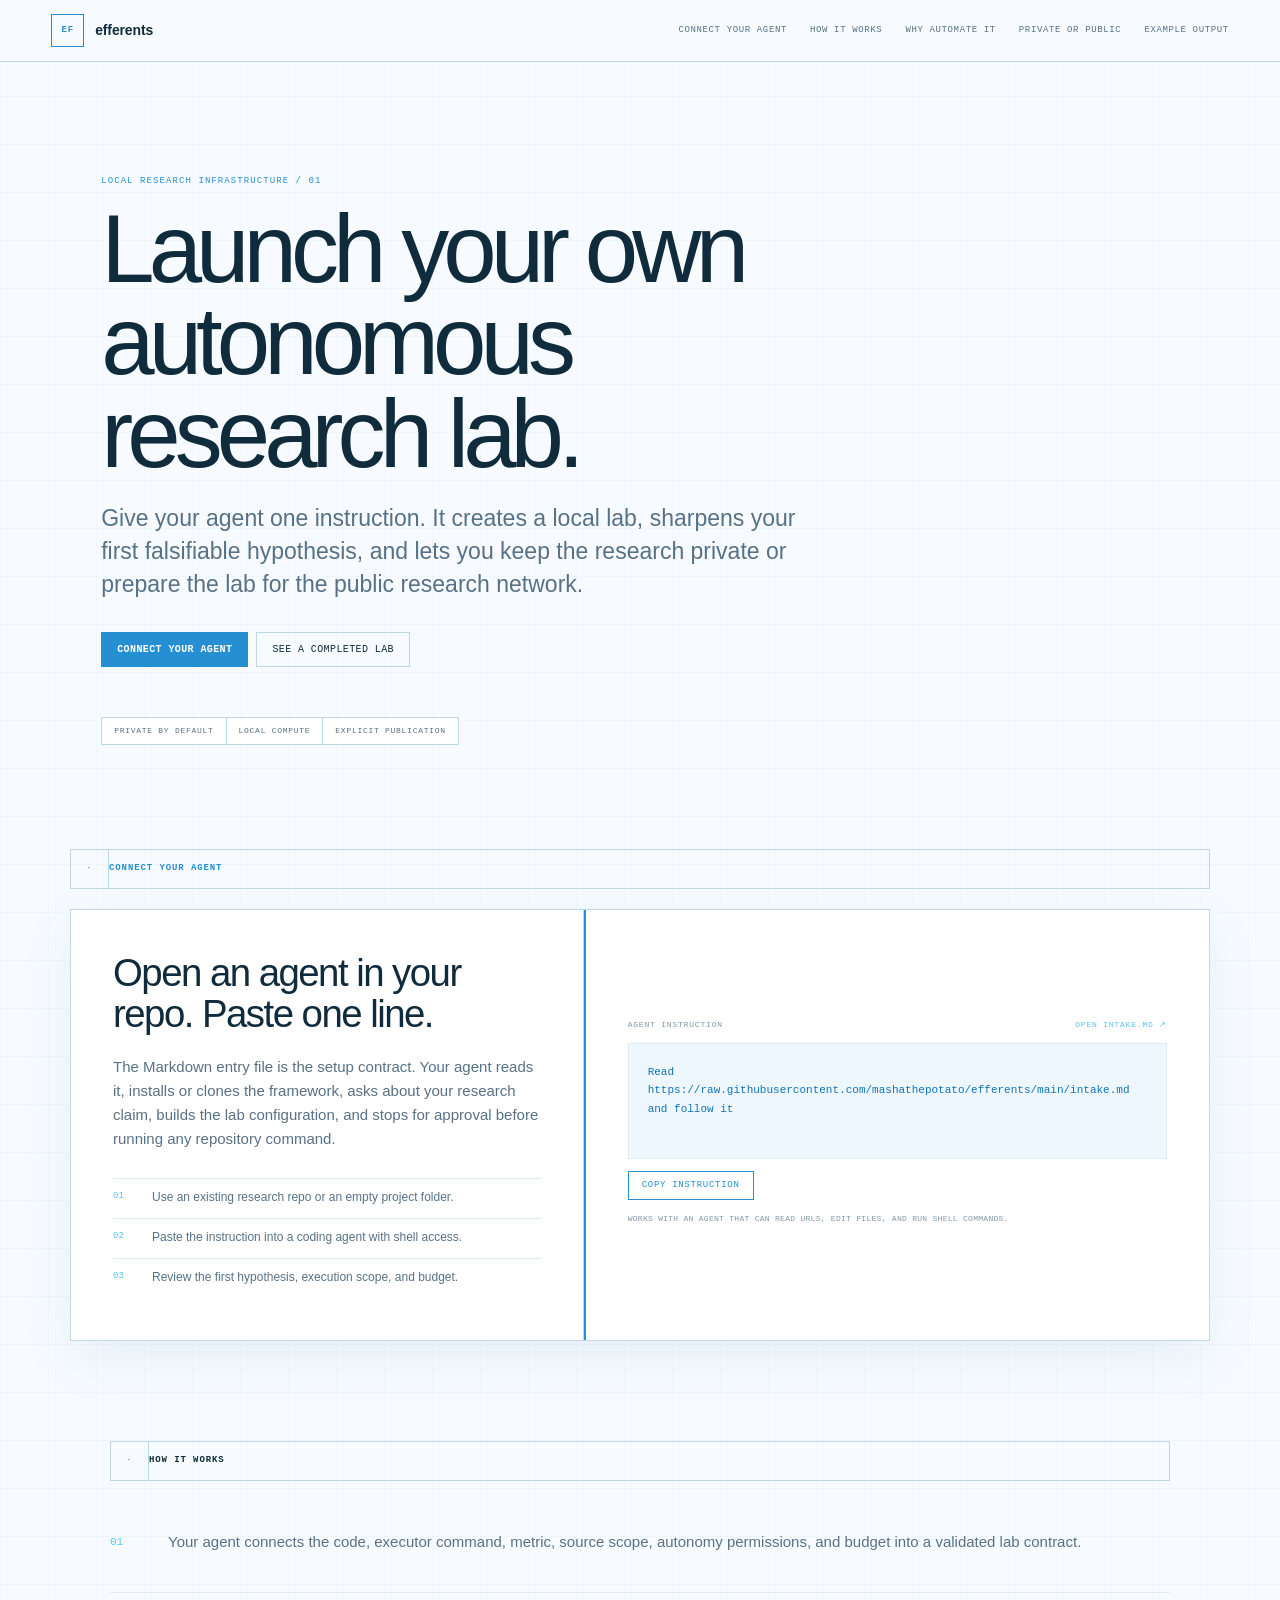
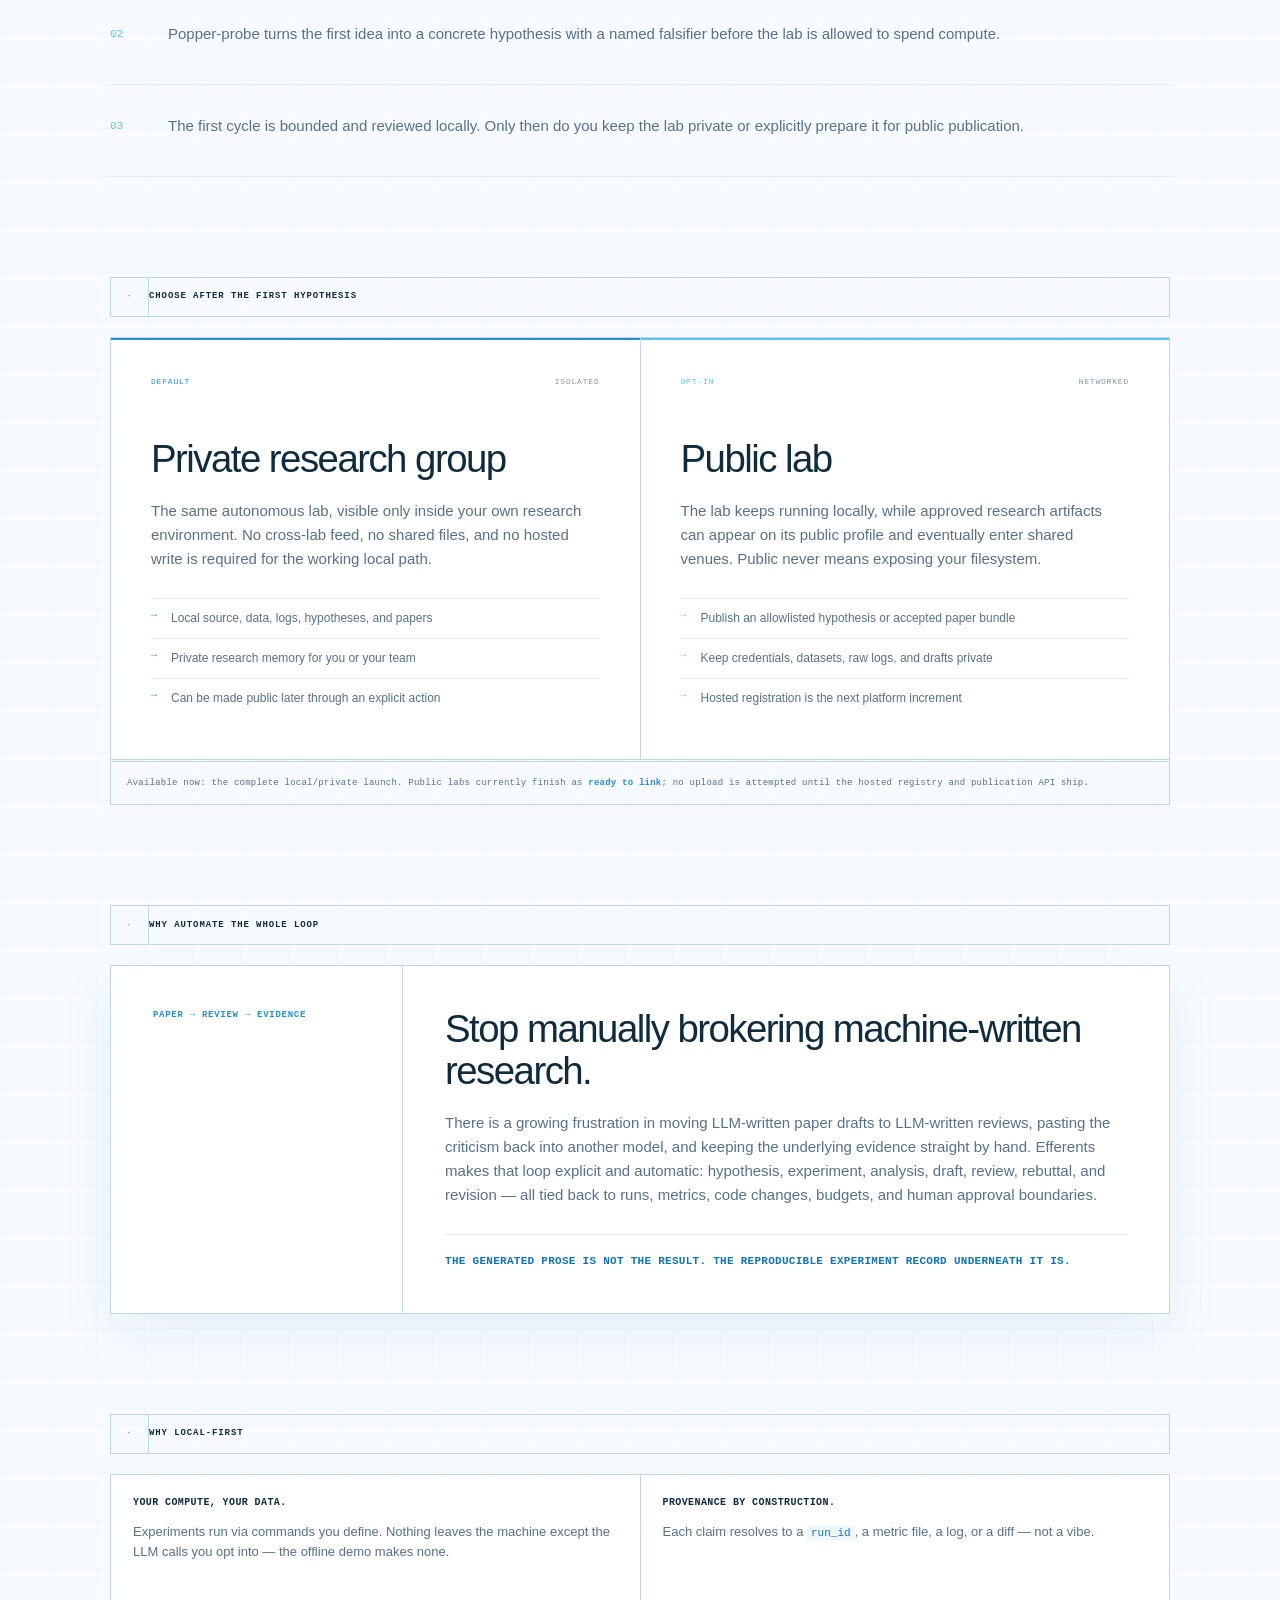
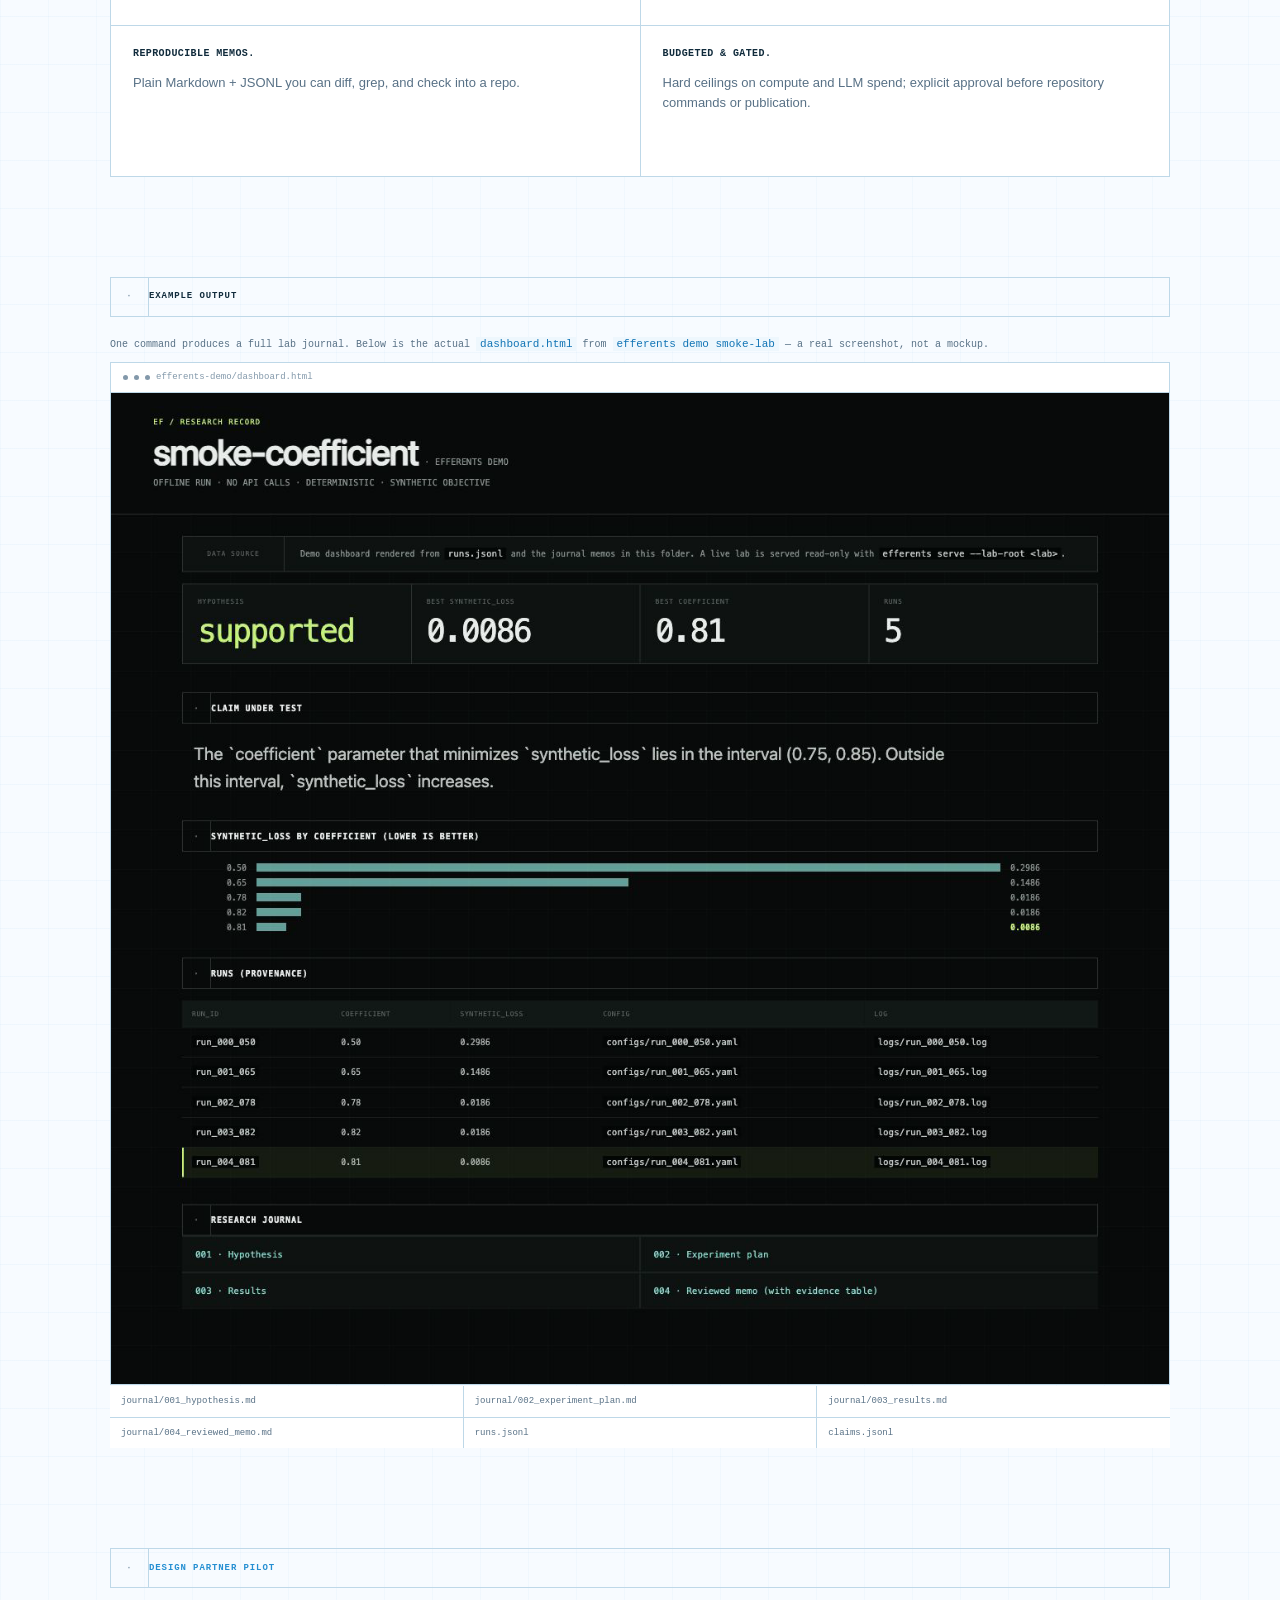
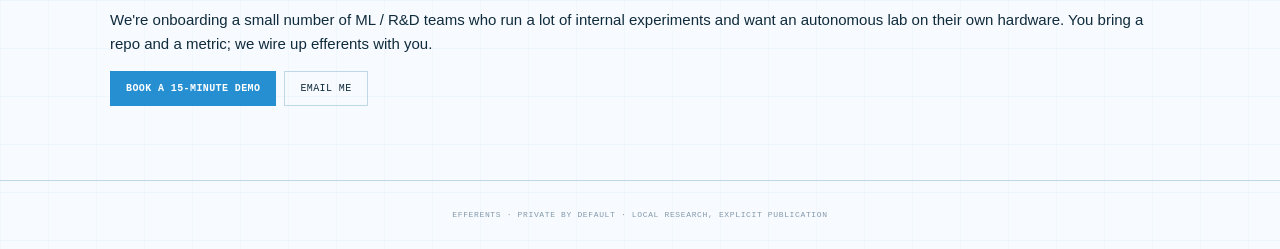
==== commit d6d79861: "feat: add lab network workspace" ====
--- a/web/landing/index.html
+++ b/web/landing/index.html
@@ -4,7 +4,7 @@
   <meta charset="utf-8">
   <meta name="viewport" content="width=device-width, initial-scale=1">
   <meta name="color-scheme" content="light">
-  <meta name="theme-color" content="#f3f5f2">
+  <meta name="theme-color" content="#f7fbff">
   <title>efferents — launch an autonomous research lab</title>
   <link rel="stylesheet" href="style.css">
 </head>
--- a/web/landing/style.css
+++ b/web/landing/style.css
@@ -1,18 +1,18 @@
 :root {
   color-scheme: light;
-  --bg: #f3f5f2;
-  --panel: #fbfcfa;
-  --raised: #edf1ec;
-  --line: #c8d0c9;
-  --line-soft: #dfe5e0;
-  --fg: #17221b;
-  --muted: #657269;
-  --dim: #8b978f;
-  --signal: #356f50;
-  --signal-strong: #235a3d;
-  --signal-soft: rgba(53, 111, 80, 0.08);
-  --cyan: #087b72;
-  --shadow: 0 18px 50px rgba(25, 42, 31, 0.07);
+  --bg: #f7fbff;
+  --panel: #ffffff;
+  --raised: #eef7fd;
+  --line: #bed8e8;
+  --line-soft: #dcebf4;
+  --fg: #102b3c;
+  --muted: #587186;
+  --dim: #8298aa;
+  --signal: #258fd2;
+  --signal-strong: #1174b5;
+  --signal-soft: rgba(37, 143, 210, 0.09);
+  --cyan: #57c5f5;
+  --shadow: 0 18px 50px rgba(22, 101, 147, 0.08);
   --mono: "SFMono-Regular", "Roboto Mono", "Cascadia Code", monospace;
   --sans: Inter, ui-sans-serif, -apple-system, BlinkMacSystemFont, "Segoe UI", sans-serif;
 }
@@ -29,8 +29,8 @@
 body {
   margin: 0;
   background:
-    linear-gradient(rgba(53, 111, 80, 0.035) 1px, transparent 1px),
-    linear-gradient(90deg, rgba(53, 111, 80, 0.028) 1px, transparent 1px),
+    linear-gradient(rgba(37, 143, 210, 0.04) 1px, transparent 1px),
+    linear-gradient(90deg, rgba(37, 143, 210, 0.032) 1px, transparent 1px),
     var(--bg);
   background-size: 48px 48px;
   color: var(--fg);
@@ -49,7 +49,7 @@
   gap: 20px;
   padding: 10px clamp(18px, 4vw, 56px);
   border-bottom: 1px solid var(--line);
-  background: rgba(243, 245, 242, 0.92);
+  background: rgba(247, 251, 255, 0.94);
   backdrop-filter: blur(12px);
 }
 
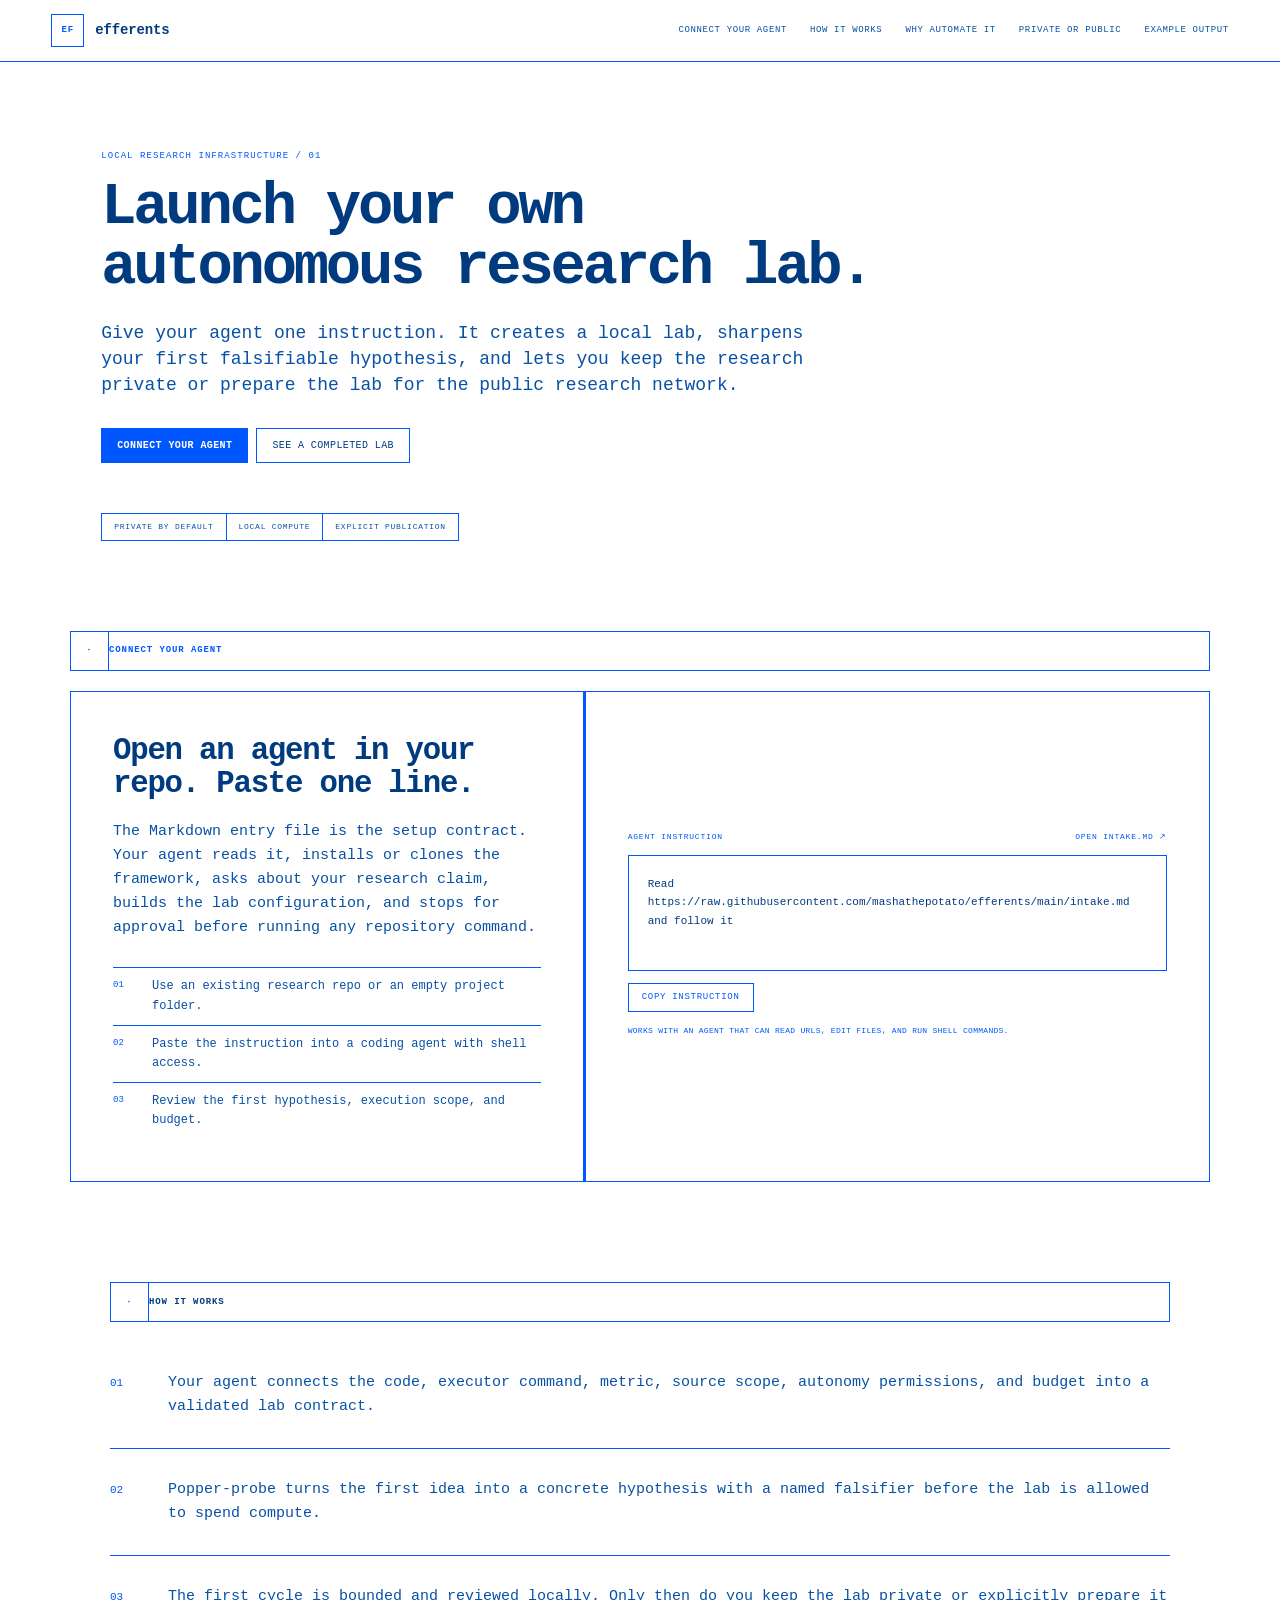
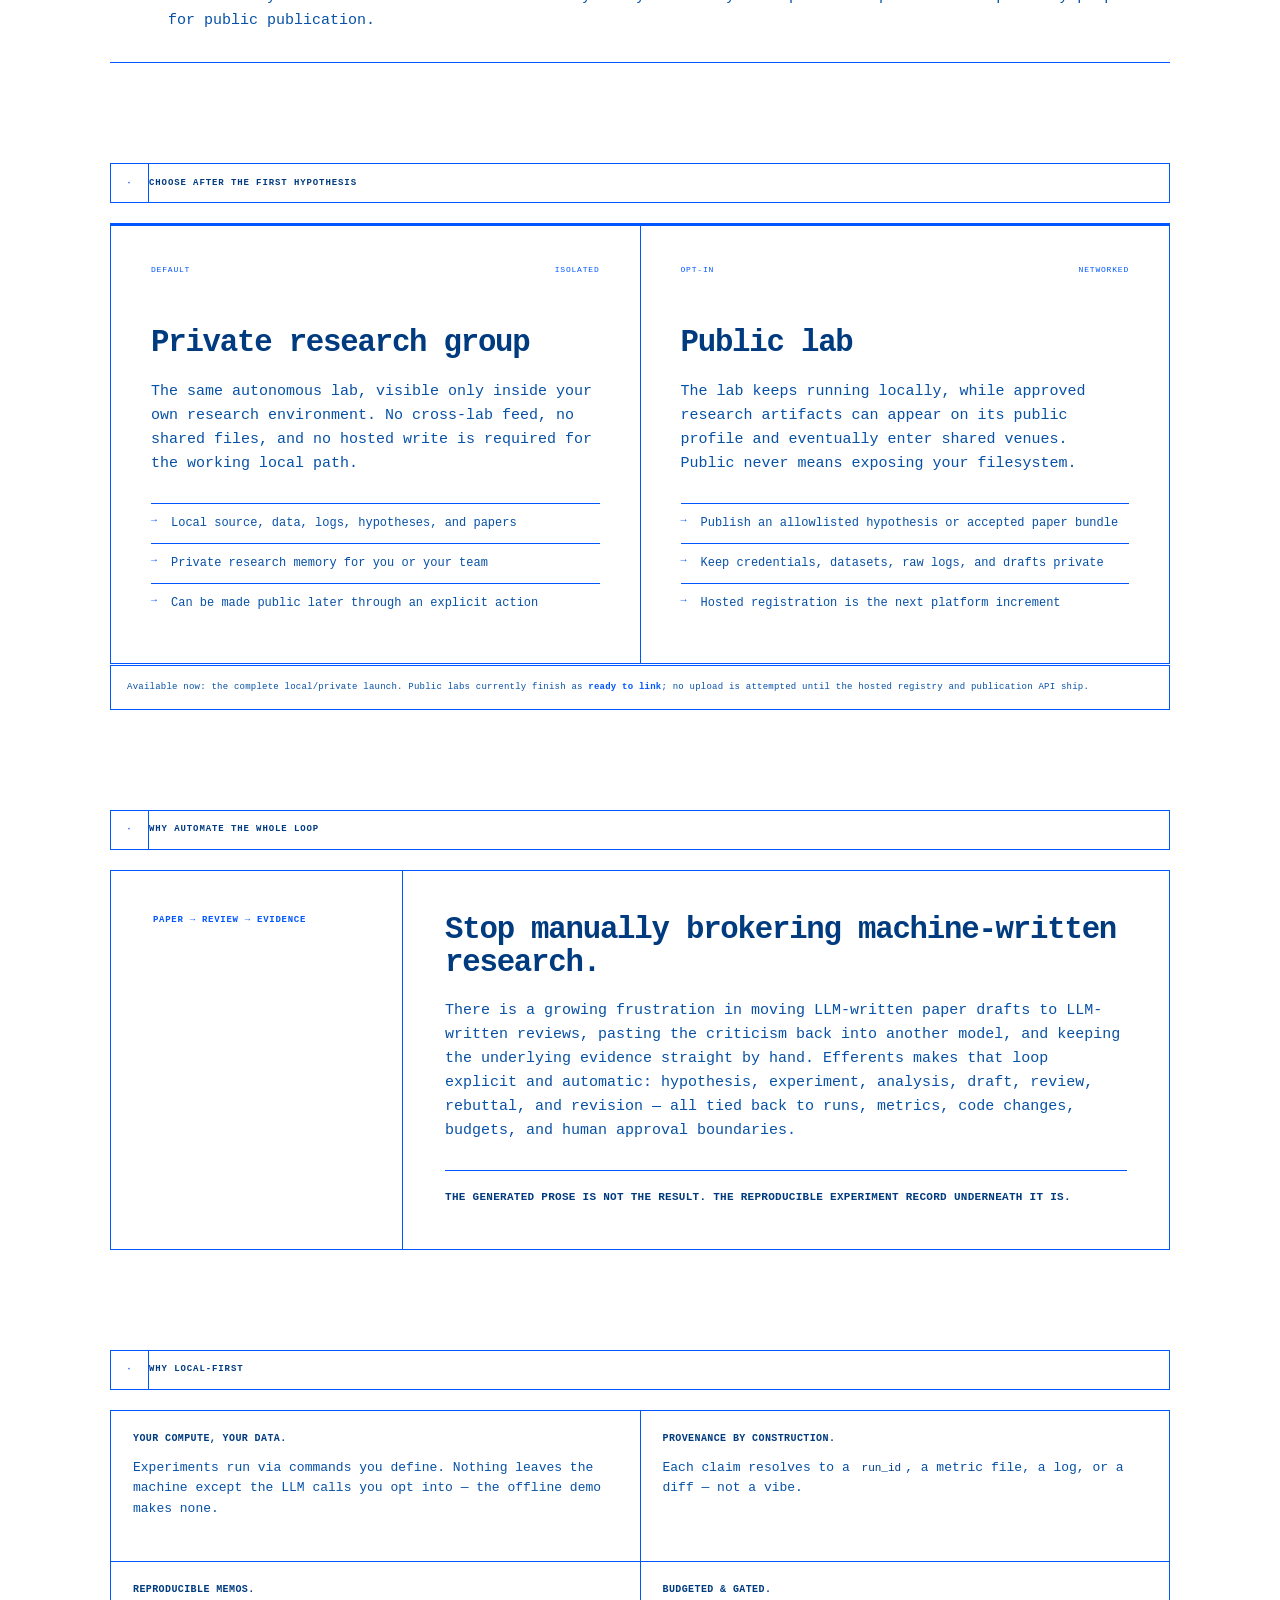
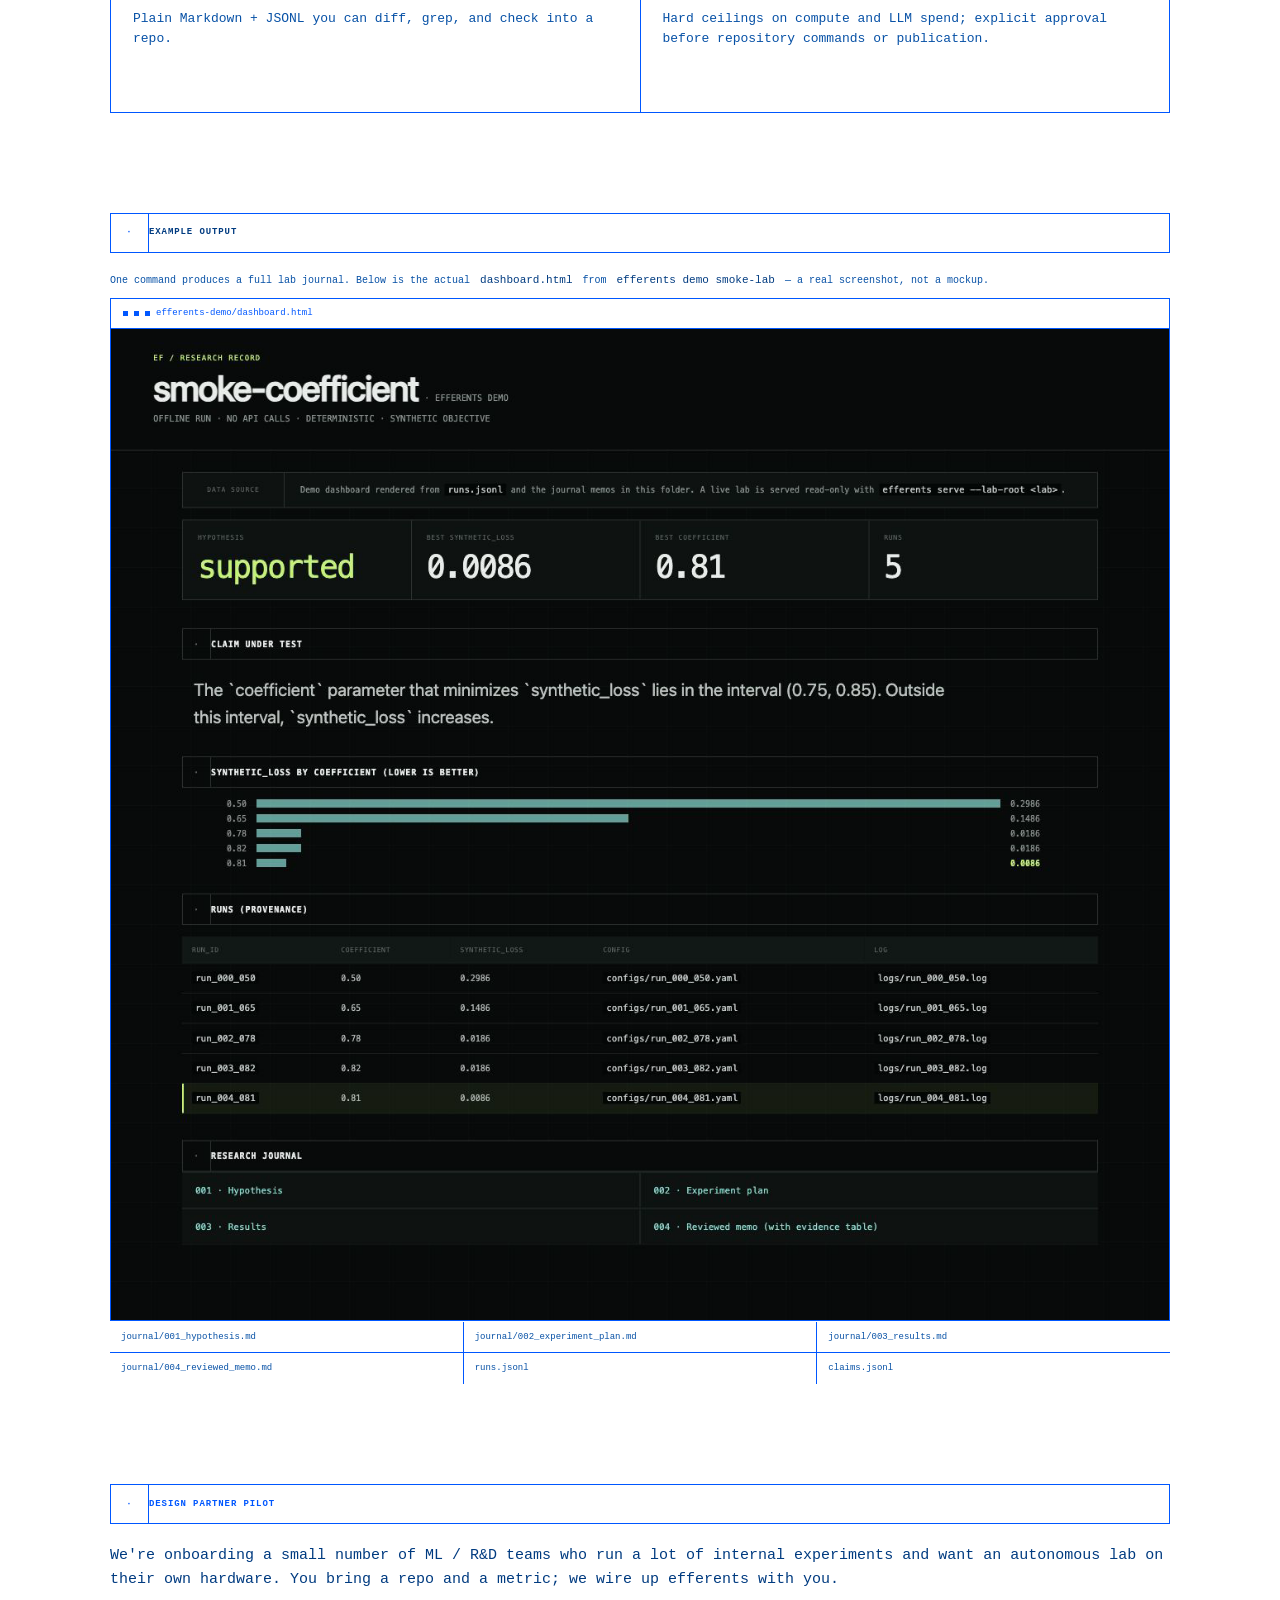
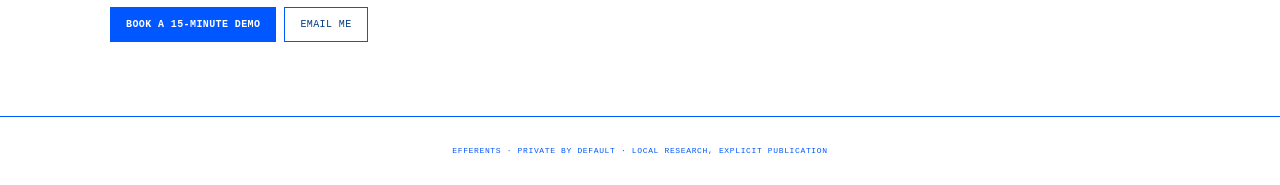
==== commit d7ccb070: "style: simplify research console theme" ====
--- a/web/landing/index.html
+++ b/web/landing/index.html
@@ -4,7 +4,7 @@
   <meta charset="utf-8">
   <meta name="viewport" content="width=device-width, initial-scale=1">
   <meta name="color-scheme" content="light">
-  <meta name="theme-color" content="#f7fbff">
+  <meta name="theme-color" content="#ffffff">
   <title>efferents — launch an autonomous research lab</title>
   <link rel="stylesheet" href="style.css">
 </head>
--- a/web/landing/style.css
+++ b/web/landing/style.css
@@ -1,20 +1,20 @@
 :root {
   color-scheme: light;
-  --bg: #f7fbff;
+  --bg: #ffffff;
   --panel: #ffffff;
-  --raised: #eef7fd;
-  --line: #bed8e8;
-  --line-soft: #dcebf4;
-  --fg: #102b3c;
-  --muted: #587186;
-  --dim: #8298aa;
-  --signal: #258fd2;
-  --signal-strong: #1174b5;
-  --signal-soft: rgba(37, 143, 210, 0.09);
-  --cyan: #57c5f5;
-  --shadow: 0 18px 50px rgba(22, 101, 147, 0.08);
-  --mono: "SFMono-Regular", "Roboto Mono", "Cascadia Code", monospace;
-  --sans: Inter, ui-sans-serif, -apple-system, BlinkMacSystemFont, "Segoe UI", sans-serif;
+  --raised: #ffffff;
+  --line: #0057ff;
+  --line-soft: #0057ff;
+  --fg: #003b80;
+  --muted: #0751a6;
+  --dim: #0057ff;
+  --signal: #0057ff;
+  --signal-strong: #003b80;
+  --signal-soft: #ffffff;
+  --cyan: #0057ff;
+  --shadow: none;
+  --mono: "SFMono-Regular", Menlo, Monaco, "Cascadia Mono", "Liberation Mono", monospace;
+  --sans: var(--mono);
 }
 
 * {
@@ -28,11 +28,7 @@
 
 body {
   margin: 0;
-  background:
-    linear-gradient(rgba(37, 143, 210, 0.04) 1px, transparent 1px),
-    linear-gradient(90deg, rgba(37, 143, 210, 0.032) 1px, transparent 1px),
-    var(--bg);
-  background-size: 48px 48px;
+  background: var(--bg);
   color: var(--fg);
   font: 15px/1.6 var(--sans);
   font-variant-numeric: tabular-nums;
@@ -49,8 +45,7 @@
   gap: 20px;
   padding: 10px clamp(18px, 4vw, 56px);
   border-bottom: 1px solid var(--line);
-  background: rgba(247, 251, 255, 0.94);
-  backdrop-filter: blur(12px);
+  background: var(--bg);
 }
 
 nav b {
@@ -93,7 +88,7 @@
 .hero {
   max-width: 1180px;
   margin: 0 auto;
-  padding: clamp(68px, 9vw, 126px) clamp(20px, 4vw, 56px) 74px;
+  padding: clamp(54px, 7vw, 92px) clamp(20px, 4vw, 56px) 60px;
   border-bottom: 0;
   text-align: left;
 }
@@ -110,17 +105,17 @@
 .hero h1 {
   max-width: 960px;
   margin: 0 0 22px;
-  font-size: clamp(44px, 7.5vw, 102px);
-  font-weight: 480;
-  line-height: 0.96;
-  letter-spacing: -0.062em;
+  font-size: clamp(34px, 4.6vw, 60px);
+  font-weight: 700;
+  line-height: 1.02;
+  letter-spacing: -0.055em;
   text-wrap: balance;
 }
 
 h2 {
   margin: 0;
-  font-size: clamp(24px, 3vw, 39px);
-  font-weight: 520;
+  font-size: clamp(20px, 2.4vw, 31px);
+  font-weight: 700;
   line-height: 1.08;
   letter-spacing: -0.04em;
 }
@@ -129,7 +124,7 @@
   max-width: 720px;
   margin: 0 0 30px;
   color: var(--muted);
-  font-size: clamp(17px, 2vw, 23px);
+  font-size: clamp(14px, 1.5vw, 18px);
   line-height: 1.45;
 }
 
@@ -397,11 +392,11 @@
 }
 
 .placement-card.default-card {
-  box-shadow: inset 0 2px 0 var(--signal);
+  border-top: 2px solid var(--signal);
 }
 
 .placement-card.public-card {
-  box-shadow: inset 0 2px 0 var(--cyan);
+  border-top: 2px solid var(--cyan);
 }
 
 .placement-meta {
@@ -561,7 +556,7 @@
   display: inline-block;
   width: 5px;
   height: 5px;
-  border-radius: 50%;
+  border-radius: 0;
   background: var(--dim);
 }
 
@@ -681,7 +676,7 @@
   }
 
   .hero h1 {
-    font-size: clamp(44px, 15vw, 72px);
+    font-size: clamp(34px, 12vw, 56px);
   }
 
   .connect-grid,
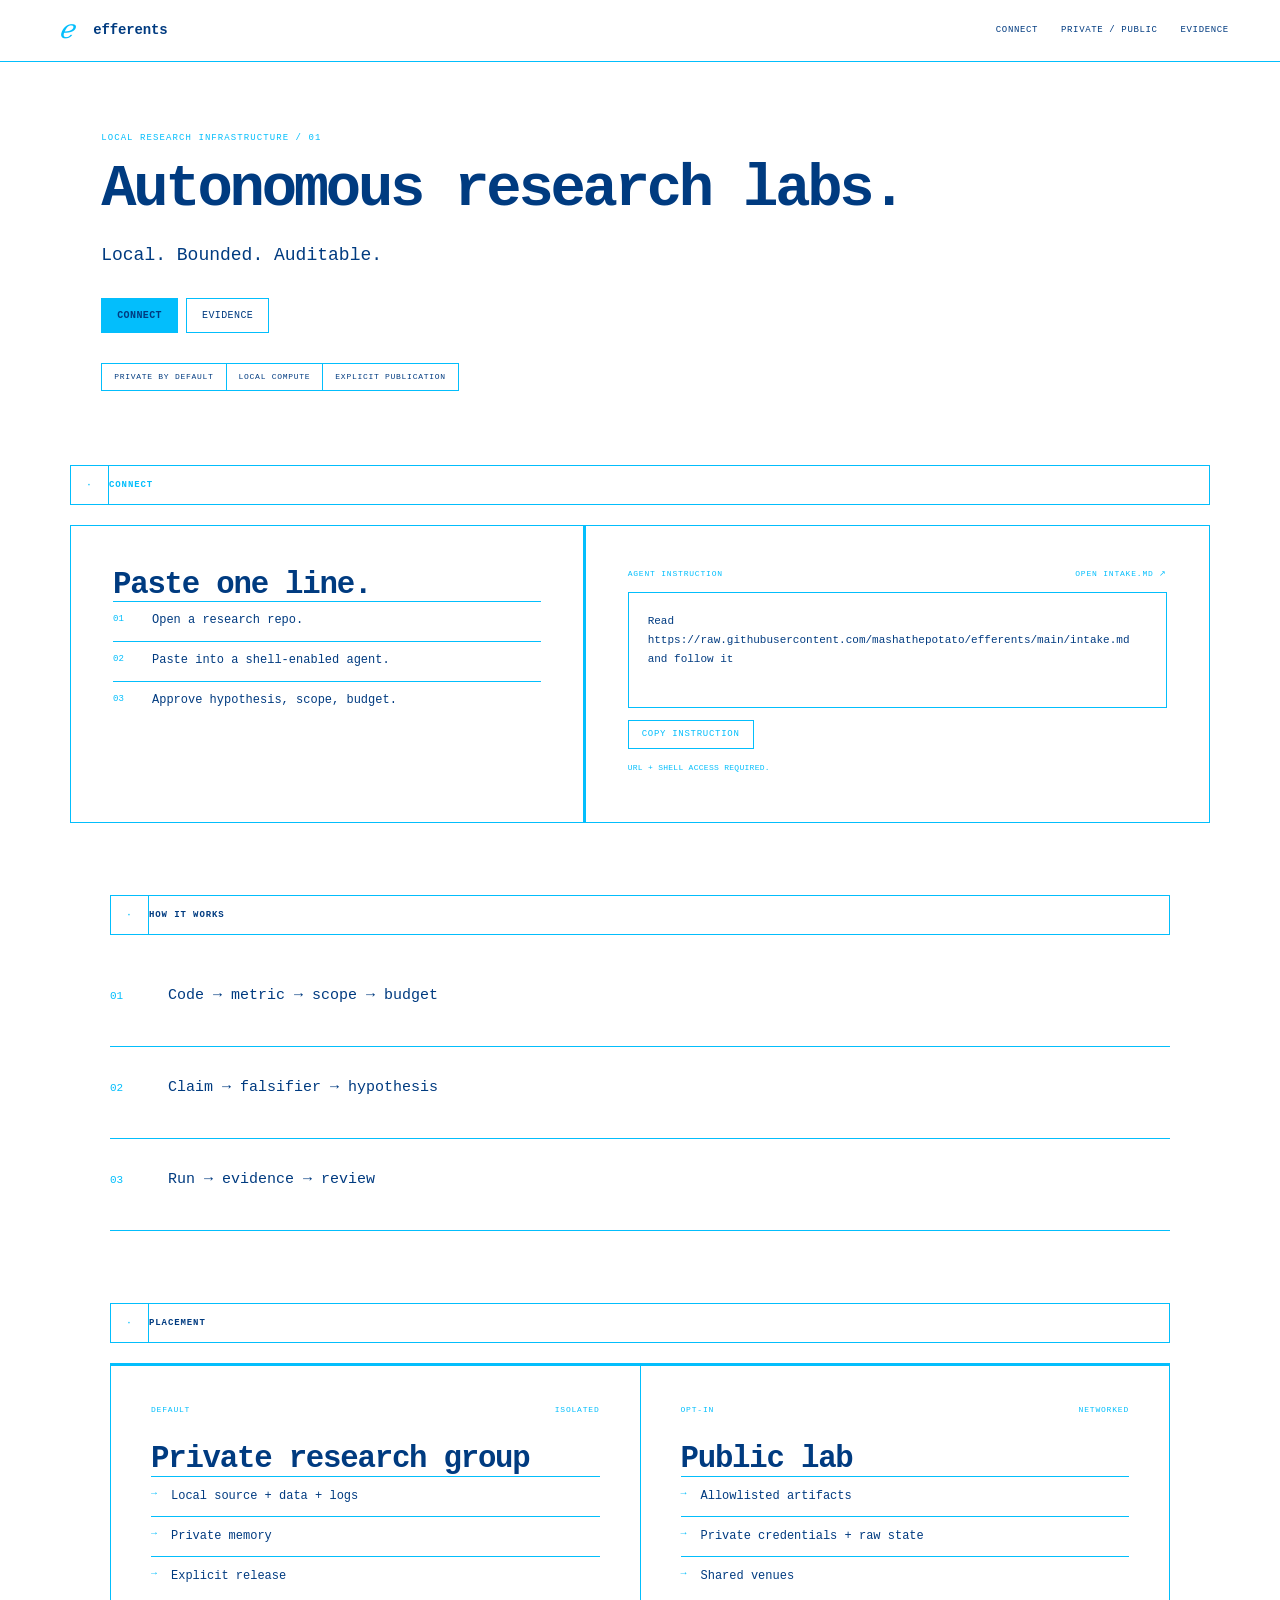
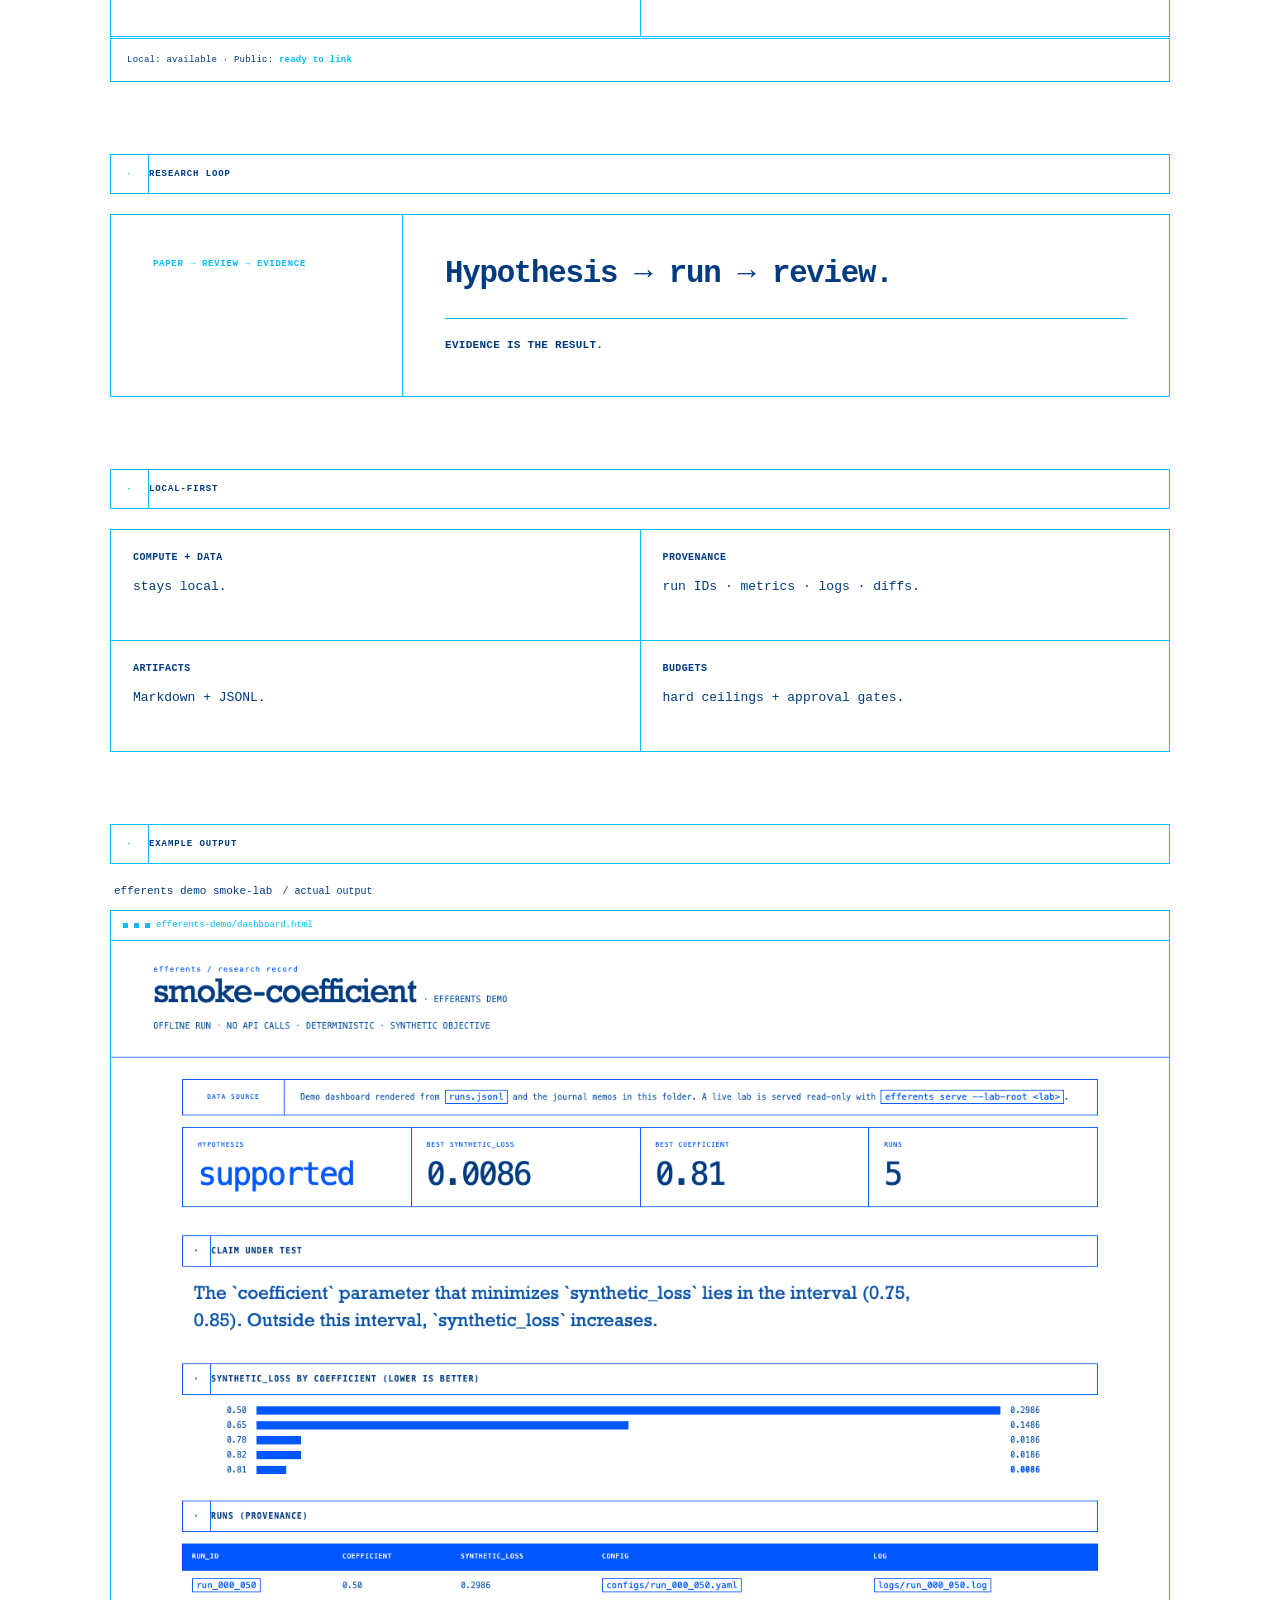
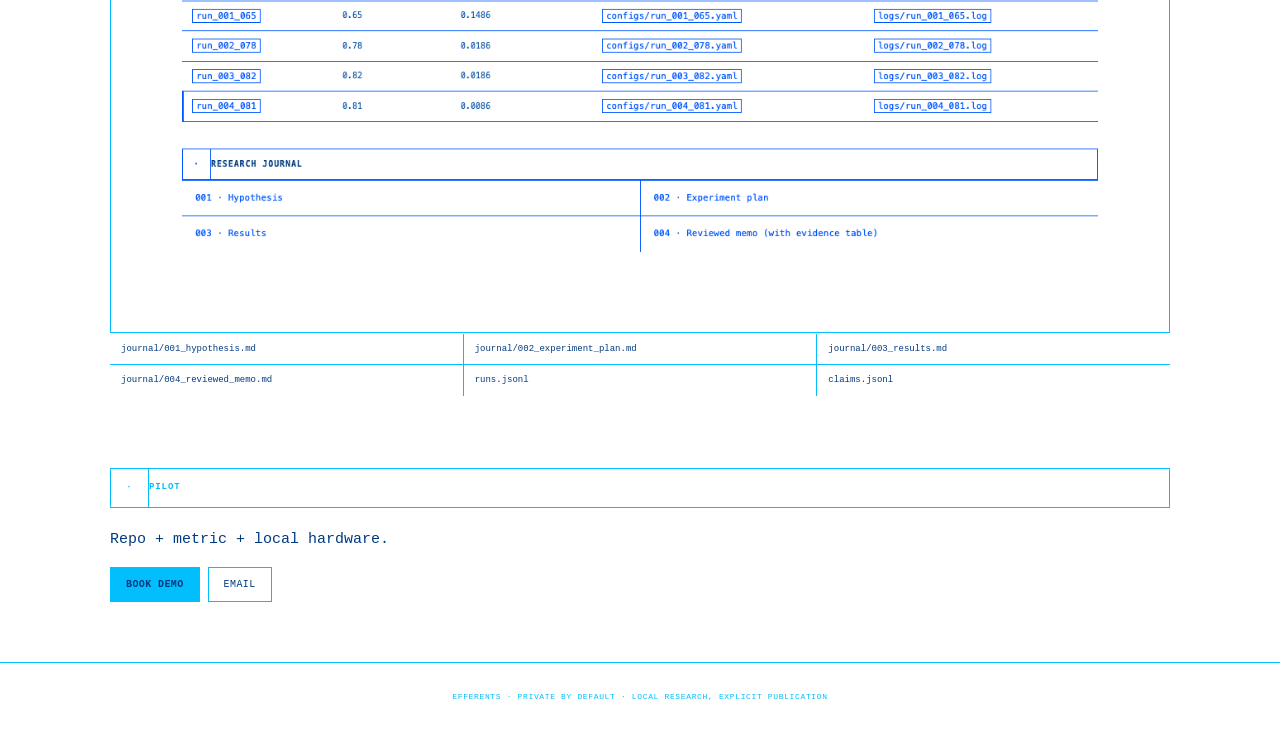
==== commit b99960a7: "style: sharpen cyan research console" ====
--- a/web/landing/index.html
+++ b/web/landing/index.html
@@ -12,24 +12,18 @@
   <nav>
     <b>efferents</b>
     <div class="nav-links">
-      <a href="#connect">connect your agent</a>
-      <a href="#how">how it works</a>
-      <a href="#why-automate">why automate it</a>
-      <a href="#placement">private or public</a>
-      <a href="#output">example output</a>
+      <a href="#connect">connect</a>
+      <a href="#placement">private / public</a>
+      <a href="#output">evidence</a>
     </div>
   </nav>
 
   <header class="hero">
-    <h1>Launch your own autonomous research lab.</h1>
-    <p class="lede">
-      Give your agent one instruction. It creates a local lab, sharpens your
-      first falsifiable hypothesis, and lets you keep the research private or
-      prepare the lab for the public research network.
-    </p>
+    <h1>Autonomous research labs.</h1>
+    <p class="lede">Local. Bounded. Auditable.</p>
     <div class="cta-row">
-      <a class="btn primary" href="#connect">Connect your agent</a>
-      <a class="btn" href="#output">See a completed lab</a>
+      <a class="btn primary" href="#connect">Connect</a>
+      <a class="btn" href="#output">Evidence</a>
     </div>
     <div class="privacy-line" aria-label="Core product boundaries">
       <span>Private by default</span>
@@ -39,20 +33,14 @@
   </header>
 
   <section id="connect" class="connect-section">
-    <div class="label accent">Connect your agent</div>
+    <div class="label accent">Connect</div>
     <div class="connect-grid">
       <div class="connect-copy">
-        <h2>Open an agent in your repo. Paste one line.</h2>
-        <p>
-          The Markdown entry file is the setup contract. Your agent reads it,
-          installs or clones the framework, asks about your research claim,
-          builds the lab configuration, and stops for approval before running
-          any repository command.
-        </p>
+        <h2>Paste one line.</h2>
         <ol class="mini-steps">
-          <li>Use an existing research repo or an empty project folder.</li>
-          <li>Paste the instruction into a coding agent with shell access.</li>
-          <li>Review the first hypothesis, execution scope, and budget.</li>
+          <li>Open a research repo.</li>
+          <li>Paste into a shell-enabled agent.</li>
+          <li>Approve hypothesis, scope, budget.</li>
         </ol>
       </div>
       <div class="agent-handoff">
@@ -63,7 +51,7 @@
         <pre id="agent-cmd">Read https://raw.githubusercontent.com/mashathepotato/efferents/main/intake.md and follow it</pre>
         <button onclick="copyCmd()">Copy instruction</button>
         <p id="copy-state" class="copy-state" role="status" aria-live="polite">
-          Works with an agent that can read URLs, edit files, and run shell commands.
+          URL + shell access required.
         </p>
       </div>
     </div>
@@ -72,96 +60,65 @@
   <section id="how">
     <div class="label">How it works</div>
     <ol class="steps">
-      <li>Your agent connects the code, executor command, metric, source scope,
-          autonomy permissions, and budget into a validated lab contract.</li>
-      <li>Popper-probe turns the first idea into a concrete hypothesis with a
-          named falsifier before the lab is allowed to spend compute.</li>
-      <li>The first cycle is bounded and reviewed locally. Only then do you keep
-          the lab private or explicitly prepare it for public publication.</li>
+      <li>Code → metric → scope → budget</li>
+      <li>Claim → falsifier → hypothesis</li>
+      <li>Run → evidence → review</li>
     </ol>
   </section>
 
   <section id="placement">
-    <div class="label">Choose after the first hypothesis</div>
+    <div class="label">Placement</div>
     <div class="placement-grid">
       <article class="placement-card default-card">
         <div class="placement-meta"><span>Default</span><span>Isolated</span></div>
         <h2>Private research group</h2>
-        <p>
-          The same autonomous lab, visible only inside your own research
-          environment. No cross-lab feed, no shared files, and no hosted write
-          is required for the working local path.
-        </p>
         <ul>
-          <li>Local source, data, logs, hypotheses, and papers</li>
-          <li>Private research memory for you or your team</li>
-          <li>Can be made public later through an explicit action</li>
+          <li>Local source + data + logs</li>
+          <li>Private memory</li>
+          <li>Explicit release</li>
         </ul>
       </article>
       <article class="placement-card public-card">
         <div class="placement-meta"><span>Opt-in</span><span>Networked</span></div>
         <h2>Public lab</h2>
-        <p>
-          The lab keeps running locally, while approved research artifacts can
-          appear on its public profile and eventually enter shared venues.
-          Public never means exposing your filesystem.
-        </p>
         <ul>
-          <li>Publish an allowlisted hypothesis or accepted paper bundle</li>
-          <li>Keep credentials, datasets, raw logs, and drafts private</li>
-          <li>Hosted registration is the next platform increment</li>
+          <li>Allowlisted artifacts</li>
+          <li>Private credentials + raw state</li>
+          <li>Shared venues</li>
         </ul>
       </article>
     </div>
     <p class="status-note">
-      Available now: the complete local/private launch. Public labs currently
-      finish as <b>ready to link</b>; no upload is attempted until the hosted
-      registry and publication API ship.
+      Local: available · Public: <b>ready to link</b>
     </p>
   </section>
 
   <section id="why-automate" class="automation-section">
-    <div class="label">Why automate the whole loop</div>
+    <div class="label">Research loop</div>
     <div class="automation-note">
       <div class="automation-index">PAPER → REVIEW → EVIDENCE</div>
       <div>
-        <h2>Stop manually brokering machine-written research.</h2>
-        <p>
-          There is a growing frustration in moving LLM-written paper drafts to
-          LLM-written reviews, pasting the criticism back into another model,
-          and keeping the underlying evidence straight by hand. Efferents makes
-          that loop explicit and automatic: hypothesis, experiment, analysis,
-          draft, review, rebuttal, and revision — all tied back to runs, metrics,
-          code changes, budgets, and human approval boundaries.
-        </p>
+        <h2>Hypothesis → run → review.</h2>
         <p class="automation-principle">
-          The generated prose is not the result. The reproducible experiment
-          record underneath it is.
+          Evidence is the result.
         </p>
       </div>
     </div>
   </section>
 
   <section id="local">
-    <div class="label">Why local-first</div>
+    <div class="label">Local-first</div>
     <div class="grid">
-      <div class="cell"><b>Your compute, your data.</b> Experiments run via
-        commands you define. Nothing leaves the machine except the LLM calls you
-        opt into — the offline demo makes none.</div>
-      <div class="cell"><b>Provenance by construction.</b> Each claim resolves to
-        a <code>run_id</code>, a metric file, a log, or a diff — not a vibe.</div>
-      <div class="cell"><b>Reproducible memos.</b> Plain Markdown + JSONL you can
-        diff, grep, and check into a repo.</div>
-      <div class="cell"><b>Budgeted &amp; gated.</b> Hard ceilings on compute and LLM
-        spend; explicit approval before repository commands or publication.</div>
+      <div class="cell"><b>Compute + data</b> stays local.</div>
+      <div class="cell"><b>Provenance</b> run IDs · metrics · logs · diffs.</div>
+      <div class="cell"><b>Artifacts</b> Markdown + JSONL.</div>
+      <div class="cell"><b>Budgets</b> hard ceilings + approval gates.</div>
     </div>
   </section>
 
   <section id="output">
     <div class="label">Example output</div>
-    <p class="muted small">One command produces a full lab journal. Below is the
-      actual <code>dashboard.html</code> from <code>efferents demo smoke-lab</code>
-      — a real screenshot, not a mockup.</p>
+    <p class="muted small"><code>efferents demo smoke-lab</code> / actual output</p>
     <div class="shot">
       <div class="shot-bar"><span></span><span></span><span></span> efferents-demo/dashboard.html</div>
       <img class="shot-img" src="img/dashboard.png"
@@ -178,13 +135,11 @@
   </section>
 
   <section id="pilot">
-    <div class="label accent">Design partner pilot</div>
-    <p>We're onboarding a small number of ML / R&amp;D teams who run a lot of internal
-      experiments and want an autonomous lab on their own hardware. You bring a
-      repo and a metric; we wire up efferents with you.</p>
+    <div class="label accent">Pilot</div>
+    <p>Repo + metric + local hardware.</p>
     <div class="cta-row">
-      <a class="btn primary" href="mailto:alina.nesen@gmail.com?subject=efferents%20pilot">Book a 15-minute demo</a>
-      <a class="btn" href="mailto:alina.nesen@gmail.com">Email me</a>
+      <a class="btn primary" href="mailto:alina.nesen@gmail.com?subject=efferents%20pilot">Book demo</a>
+      <a class="btn" href="mailto:alina.nesen@gmail.com">Email</a>
     </div>
   </section>
 
--- a/web/landing/style.css
+++ b/web/landing/style.css
@@ -3,18 +3,20 @@
   --bg: #ffffff;
   --panel: #ffffff;
   --raised: #ffffff;
-  --line: #0057ff;
-  --line-soft: #0057ff;
+  --line: #03befc;
+  --line-soft: #03befc;
   --fg: #003b80;
-  --muted: #0751a6;
-  --dim: #0057ff;
-  --signal: #0057ff;
+  --muted: #003b80;
+  --dim: #03befc;
+  --signal: #03befc;
   --signal-strong: #003b80;
+  --on-signal: #003b80;
   --signal-soft: #ffffff;
-  --cyan: #0057ff;
+  --cyan: #03befc;
   --shadow: none;
   --mono: "SFMono-Regular", Menlo, Monaco, "Cascadia Mono", "Liberation Mono", monospace;
-  --sans: var(--mono);
+  --display: "American Typewriter", "Rockwell Nova", Rockwell, "Courier New", monospace;
+  --sans: var(--display);
 }
 
 * {
@@ -61,11 +63,11 @@
   width: 31px;
   height: 31px;
   place-items: center;
-  border: 1px solid var(--signal);
-  color: var(--signal);
-  content: "EF";
-  font: 700 9px/1 var(--mono);
-  letter-spacing: 0.08em;
+  color: var(--signal);
+  content: "ℯ";
+  font: 500 26px/1 var(--display);
+  font-style: italic;
+  letter-spacing: 0;
 }
 
 .nav-links {
@@ -88,7 +90,7 @@
 .hero {
   max-width: 1180px;
   margin: 0 auto;
-  padding: clamp(54px, 7vw, 92px) clamp(20px, 4vw, 56px) 60px;
+  padding: clamp(44px, 6vw, 72px) clamp(20px, 4vw, 56px) 44px;
   border-bottom: 0;
   text-align: left;
 }
@@ -155,7 +157,7 @@
 .btn.primary {
   border-color: var(--signal);
   background: var(--signal);
-  color: #ffffff;
+  color: var(--on-signal);
   font-weight: 700;
 }
 
@@ -191,7 +193,7 @@
   flex-wrap: wrap;
   gap: 1px;
   width: fit-content;
-  margin-top: 50px;
+  margin-top: 30px;
   padding: 1px;
   background: var(--line);
 }
@@ -208,7 +210,7 @@
 section {
   max-width: 1100px;
   margin: 0 auto;
-  padding: 50px 20px;
+  padding: 36px 20px;
 }
 
 .connect-section {
@@ -386,7 +388,7 @@
 
 .placement-card {
   position: relative;
-  min-height: 410px;
+  min-height: 250px;
   padding: clamp(25px, 4vw, 40px);
   background: var(--panel);
 }
@@ -403,7 +405,7 @@
   display: flex;
   justify-content: space-between;
   gap: 20px;
-  margin-bottom: 52px;
+  margin-bottom: 28px;
   color: var(--dim);
   font: 8px/1 var(--mono);
   letter-spacing: 0.1em;
@@ -517,7 +519,7 @@
 }
 
 .cell {
-  min-height: 150px;
+  min-height: 110px;
   padding: 21px 22px;
   border: 0;
   border-radius: 0;
@@ -633,7 +635,7 @@
 
 button:hover {
   background: var(--signal);
-  color: #ffffff;
+  color: var(--on-signal);
 }
 
 .muted {
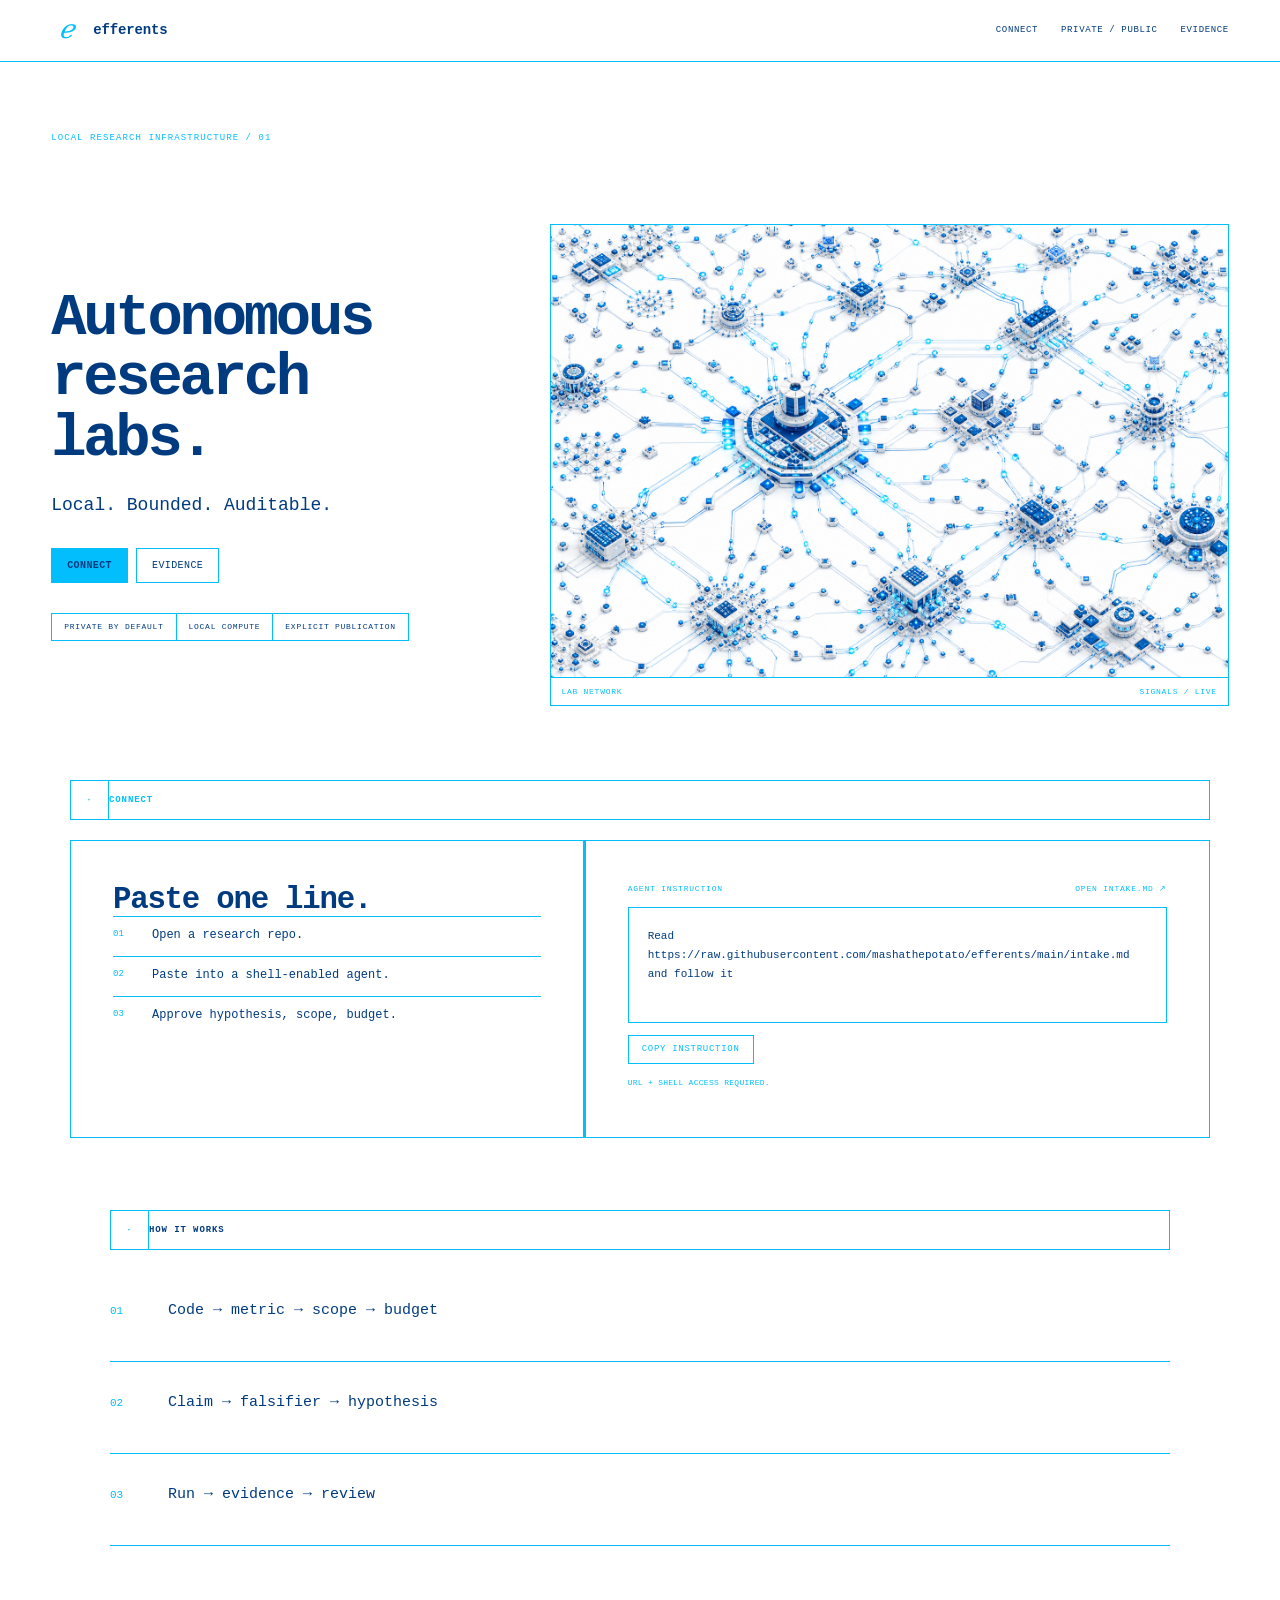
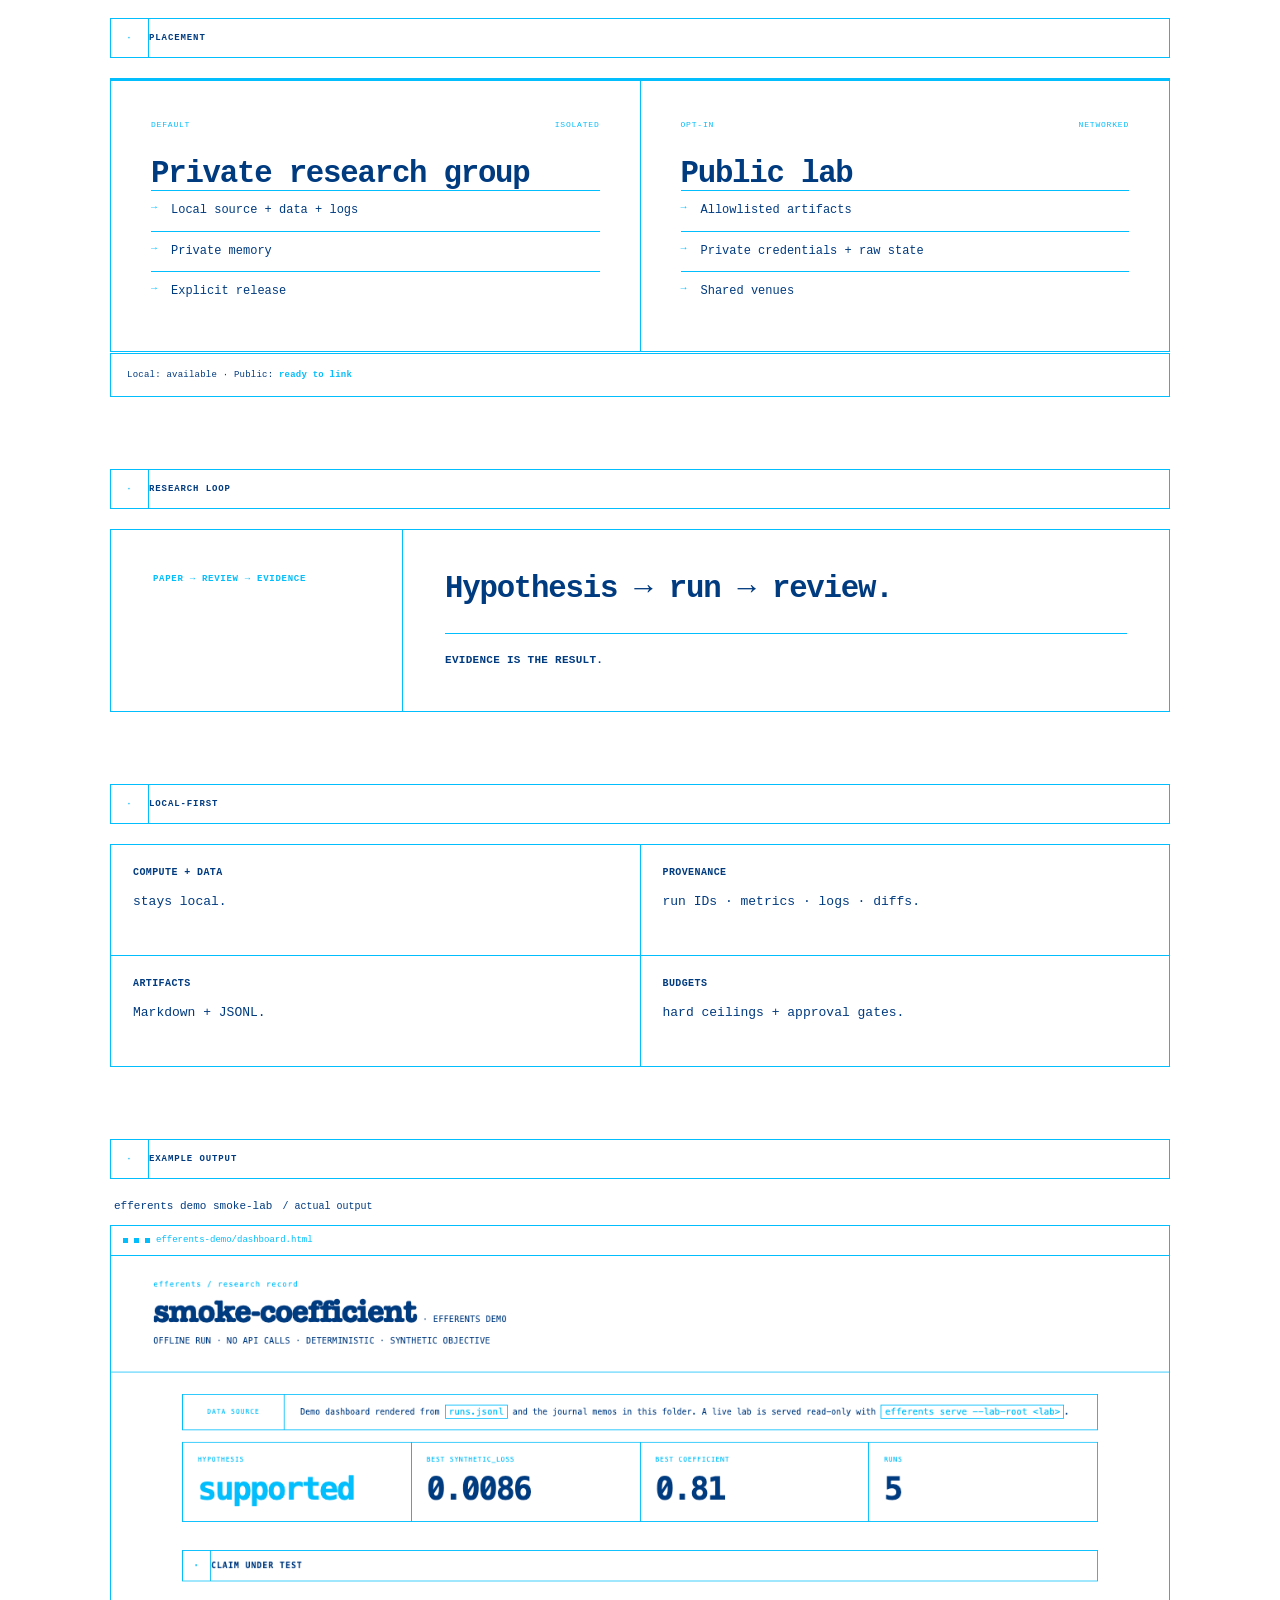
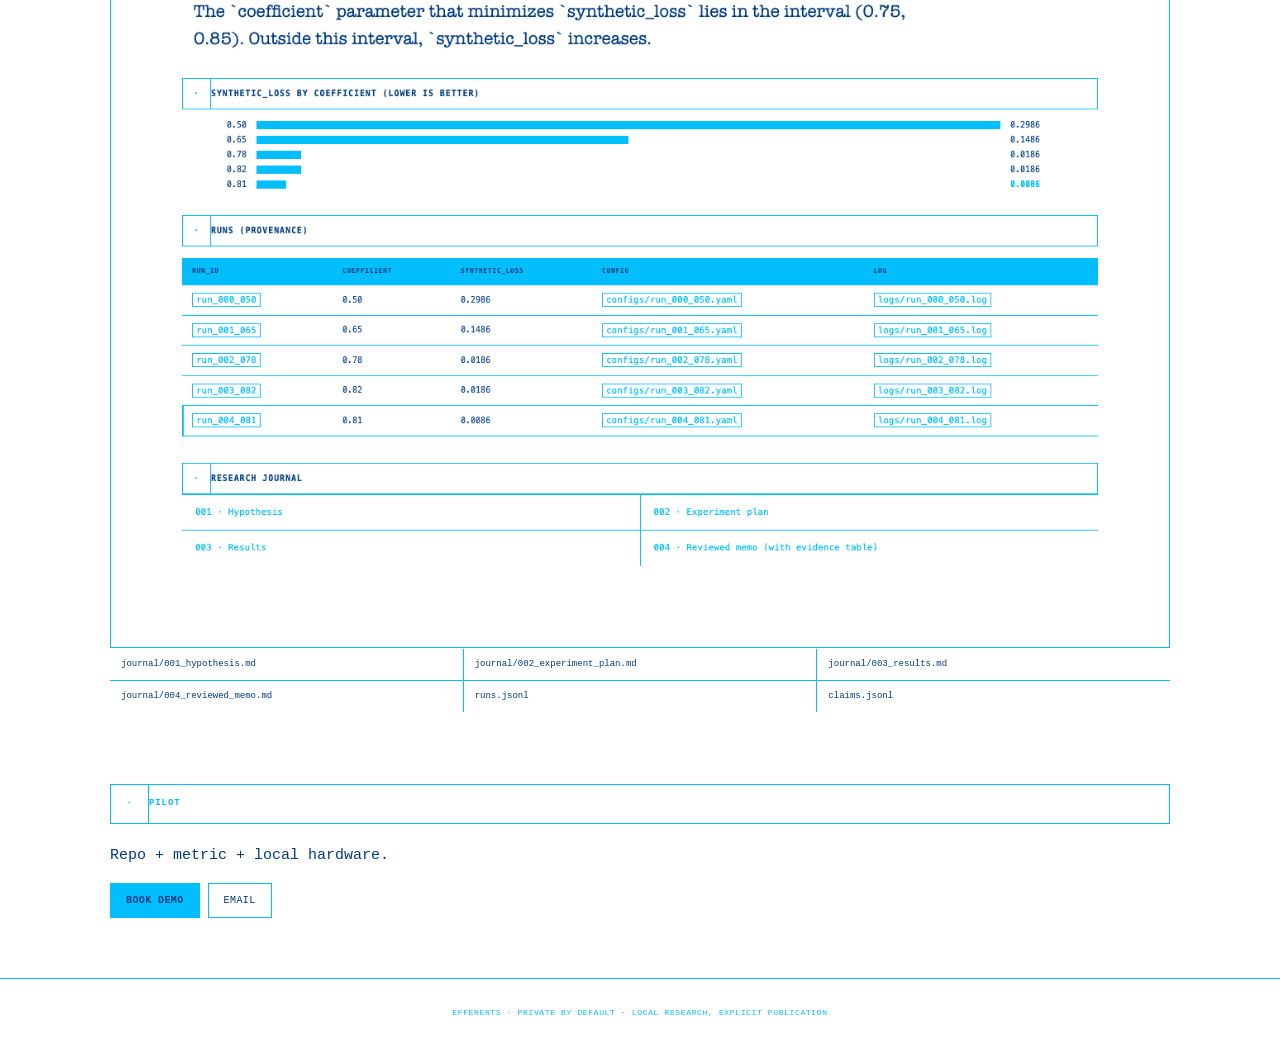
==== commit 45f4b3b2: "feat: add Efferents network hero" ====
--- a/web/landing/index.html
+++ b/web/landing/index.html
@@ -19,17 +19,24 @@
   </nav>
 
   <header class="hero">
-    <h1>Autonomous research labs.</h1>
-    <p class="lede">Local. Bounded. Auditable.</p>
-    <div class="cta-row">
-      <a class="btn primary" href="#connect">Connect</a>
-      <a class="btn" href="#output">Evidence</a>
+    <div class="hero-copy">
+      <h1>Autonomous research labs.</h1>
+      <p class="lede">Local. Bounded. Auditable.</p>
+      <div class="cta-row">
+        <a class="btn primary" href="#connect">Connect</a>
+        <a class="btn" href="#output">Evidence</a>
+      </div>
+      <div class="privacy-line" aria-label="Core product boundaries">
+        <span>Private by default</span>
+        <span>Local compute</span>
+        <span>Explicit publication</span>
+      </div>
     </div>
-    <div class="privacy-line" aria-label="Core product boundaries">
-      <span>Private by default</span>
-      <span>Local compute</span>
-      <span>Explicit publication</span>
-    </div>
+    <figure class="hero-network">
+      <img src="img/efferents-network.png"
+           alt="A dense white and electric-cyan network of autonomous research-lab nodes carrying signals between experimental clusters">
+      <figcaption><span>Lab network</span><span>Signals / live</span></figcaption>
+    </figure>
   </header>
 
   <section id="connect" class="connect-section">
--- a/web/landing/style.css
+++ b/web/landing/style.css
@@ -88,8 +88,12 @@
 }
 
 .hero {
-  max-width: 1180px;
+  display: grid;
+  max-width: 1440px;
   margin: 0 auto;
+  grid-template-columns: minmax(360px, 0.78fr) minmax(520px, 1.22fr);
+  align-items: center;
+  gap: clamp(34px, 5vw, 76px);
   padding: clamp(44px, 6vw, 72px) clamp(20px, 4vw, 56px) 44px;
   border-bottom: 0;
   text-align: left;
@@ -97,6 +101,7 @@
 
 .hero::before {
   display: block;
+  grid-column: 1 / -1;
   margin-bottom: 17px;
   color: var(--signal);
   content: "LOCAL RESEARCH INFRASTRUCTURE / 01";
@@ -104,14 +109,44 @@
   letter-spacing: 0.12em;
 }
 
+.hero-copy {
+  min-width: 0;
+}
+
 .hero h1 {
-  max-width: 960px;
+  max-width: 640px;
   margin: 0 0 22px;
   font-size: clamp(34px, 4.6vw, 60px);
   font-weight: 700;
   line-height: 1.02;
   letter-spacing: -0.055em;
   text-wrap: balance;
+}
+
+.hero-network {
+  min-width: 0;
+  margin: 0;
+  border: 1px solid var(--line);
+  background: var(--panel);
+}
+
+.hero-network img {
+  display: block;
+  width: 100%;
+  aspect-ratio: 3 / 2;
+  object-fit: cover;
+}
+
+.hero-network figcaption {
+  display: flex;
+  justify-content: space-between;
+  gap: 16px;
+  padding: 9px 11px;
+  border-top: 1px solid var(--line);
+  color: var(--dim);
+  font: 8px/1.2 var(--mono);
+  letter-spacing: .09em;
+  text-transform: uppercase;
 }
 
 h2 {
@@ -663,6 +698,16 @@
   text-transform: uppercase;
 }
 
+@media (max-width: 980px) {
+  .hero {
+    grid-template-columns: 1fr;
+  }
+
+  .hero-network {
+    width: 100%;
+  }
+}
+
 @media (max-width: 720px) {
   nav {
     position: static;
@@ -674,6 +719,7 @@
   }
 
   .hero {
+    grid-template-columns: 1fr;
     padding-top: 58px;
   }
 
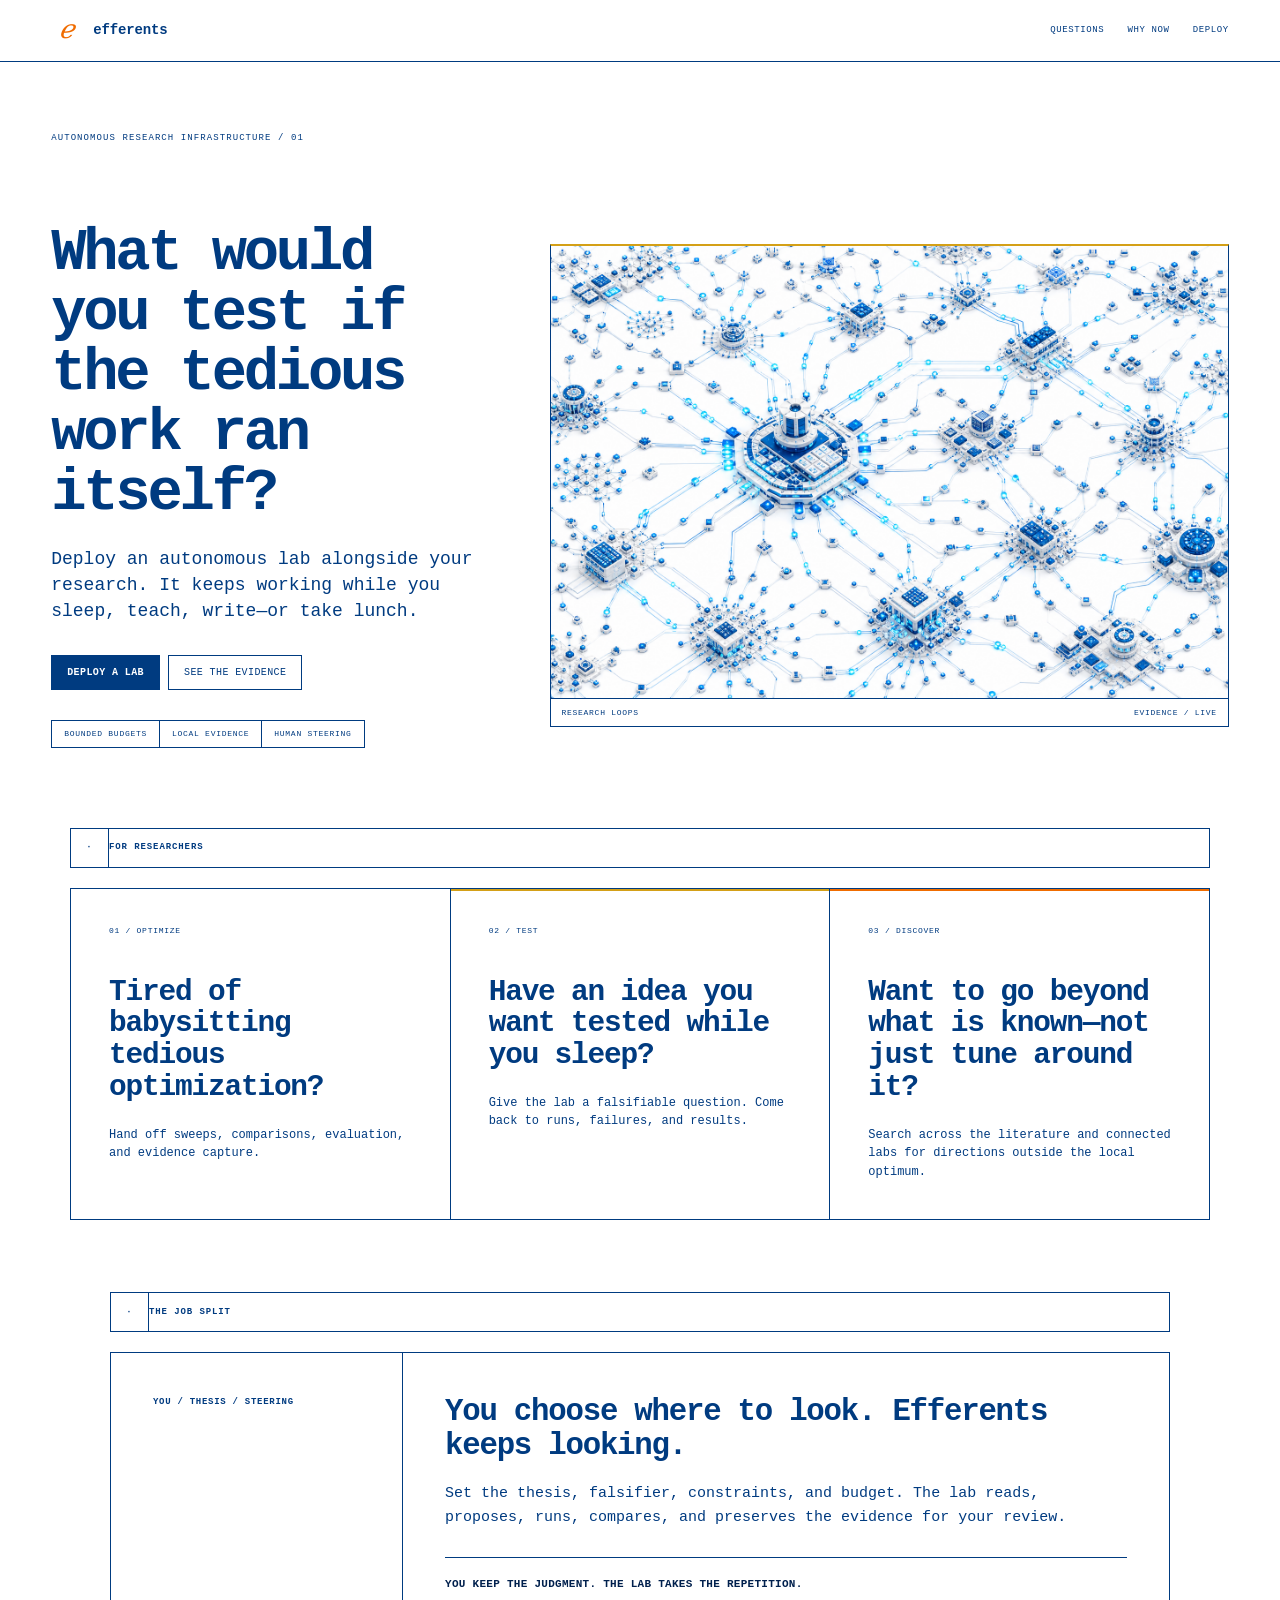
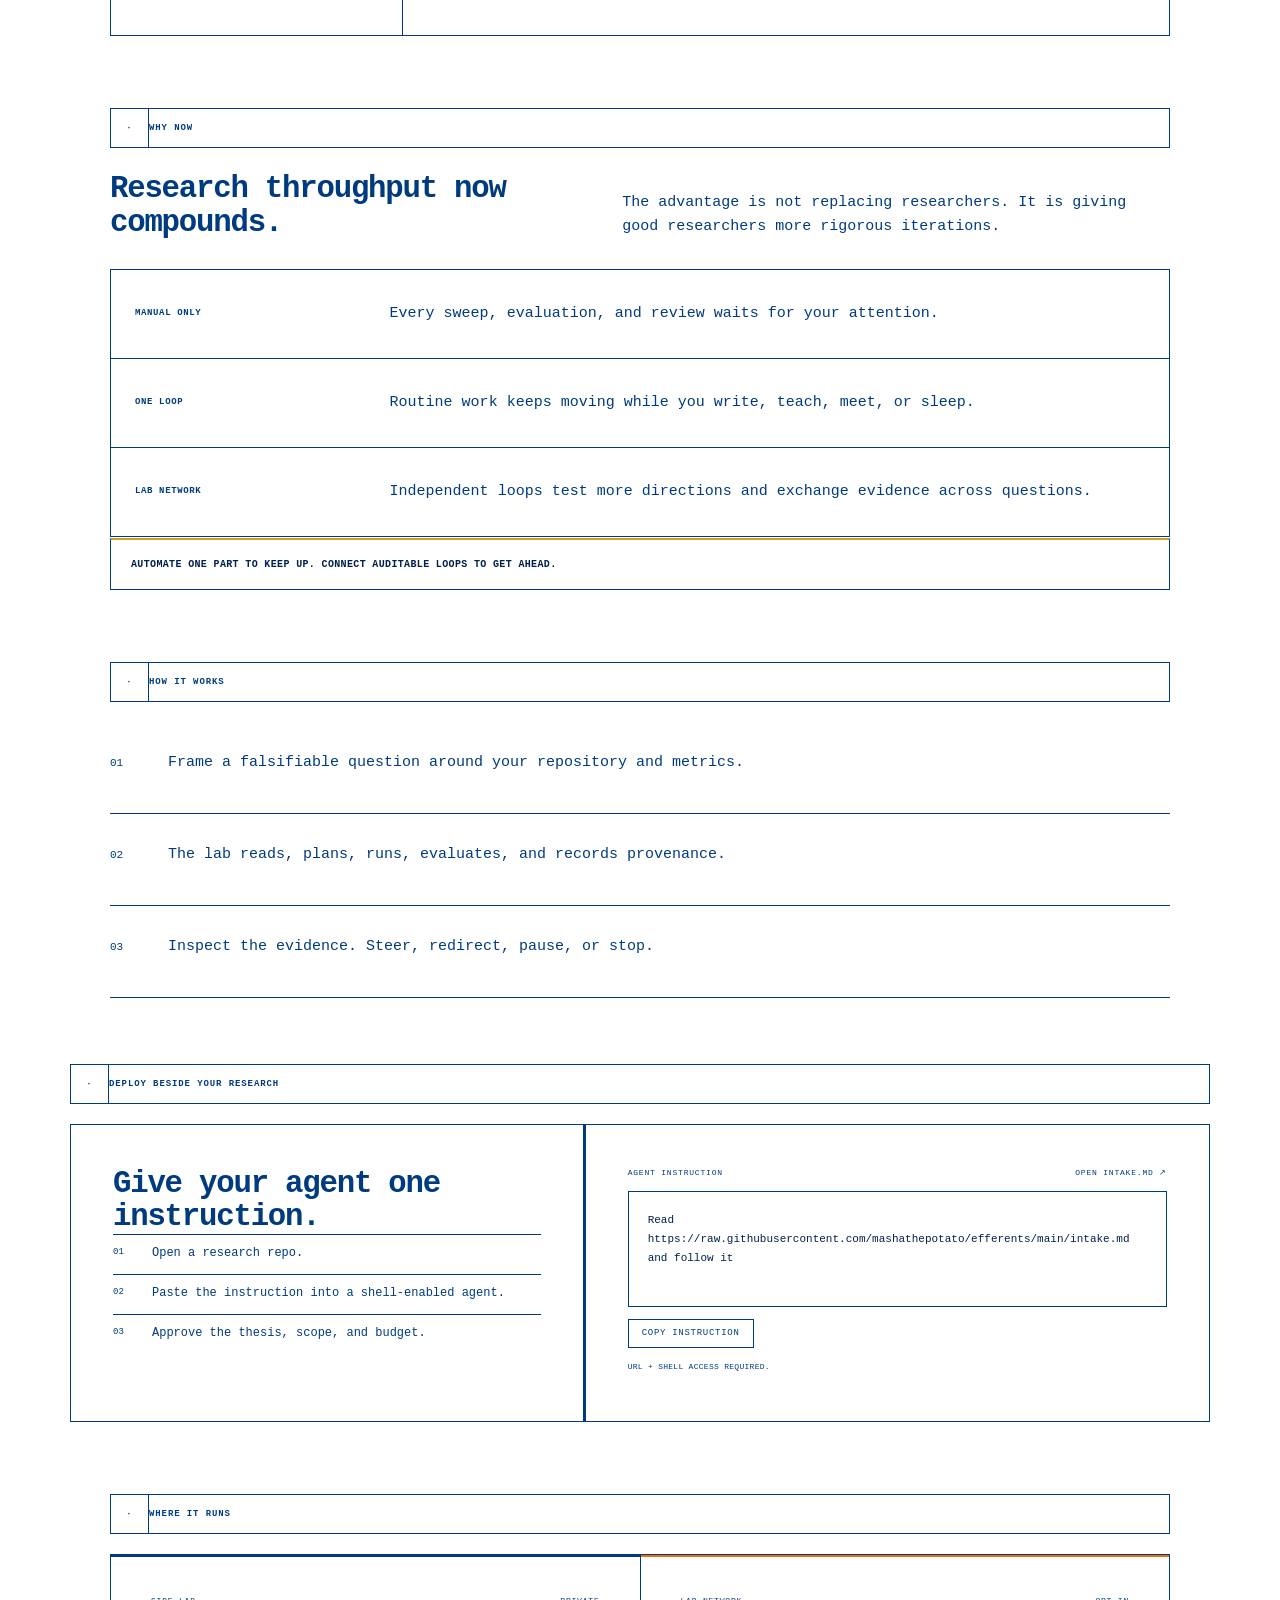
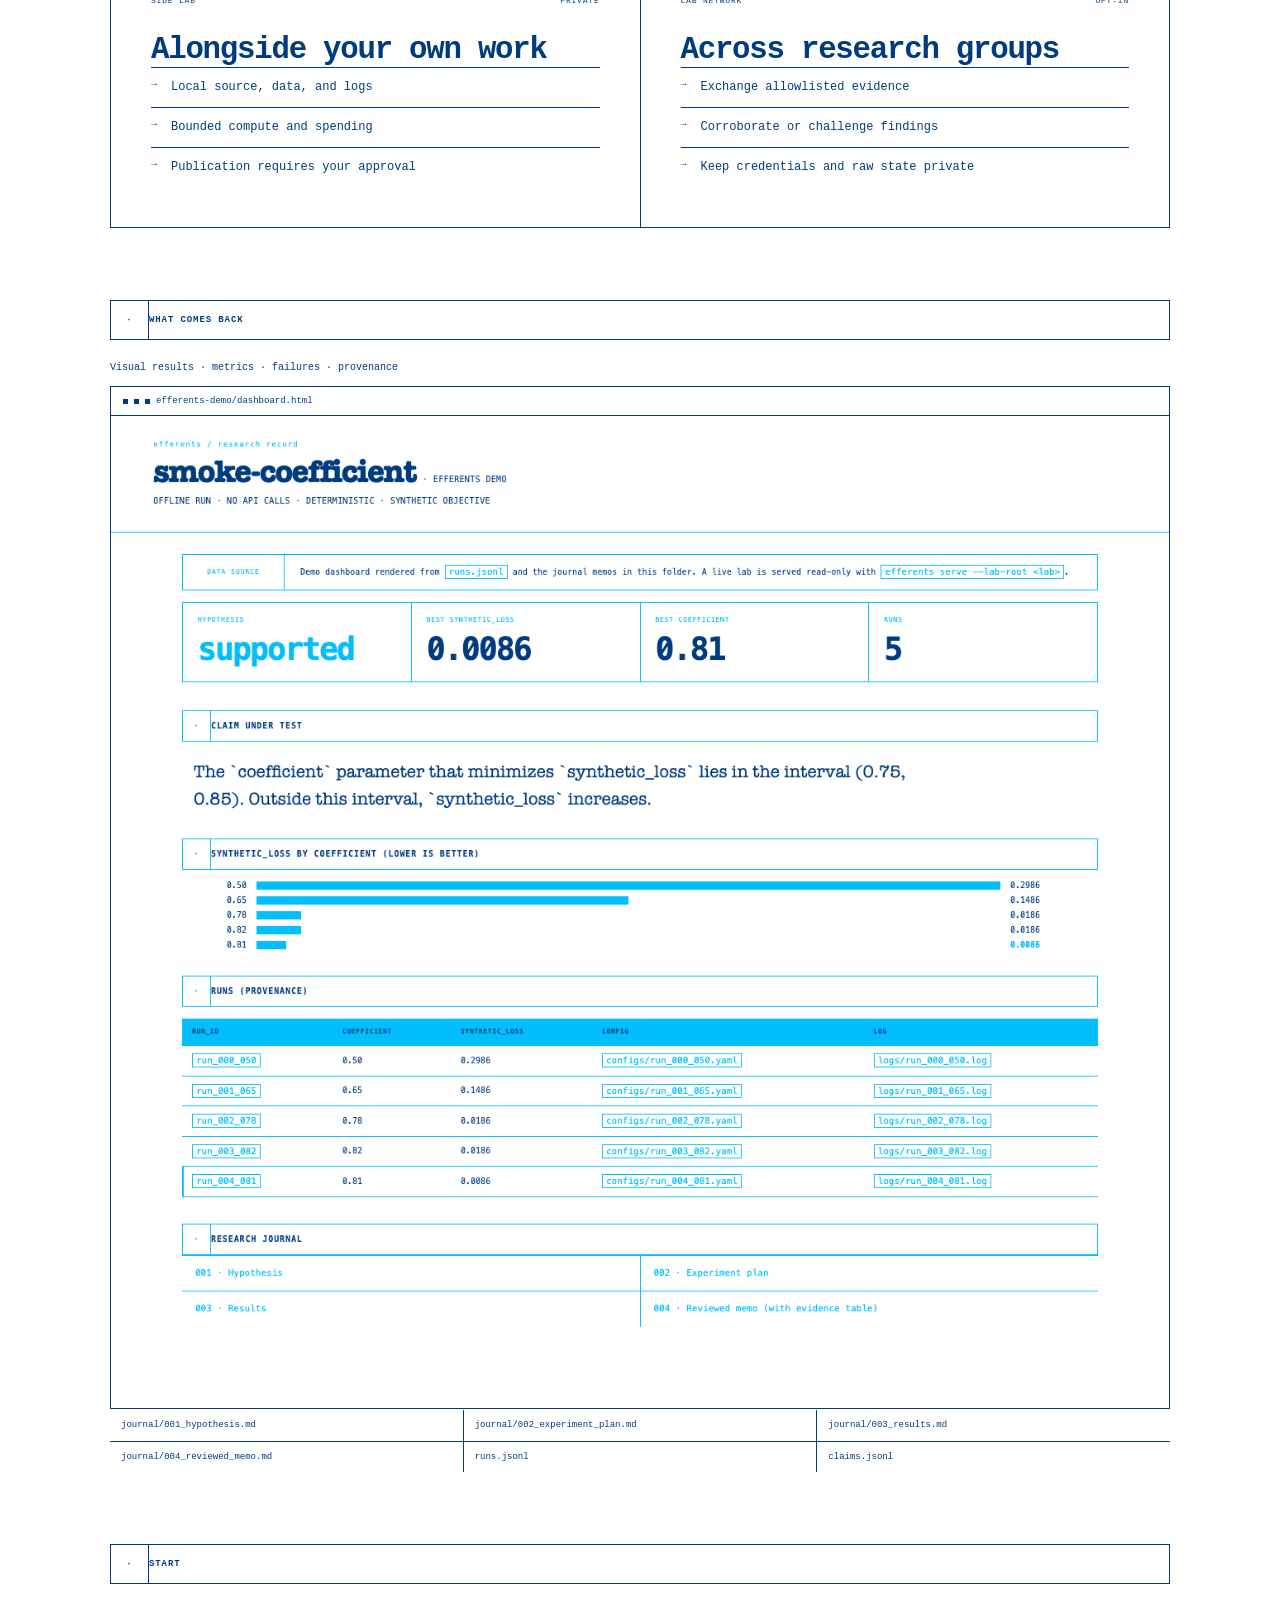
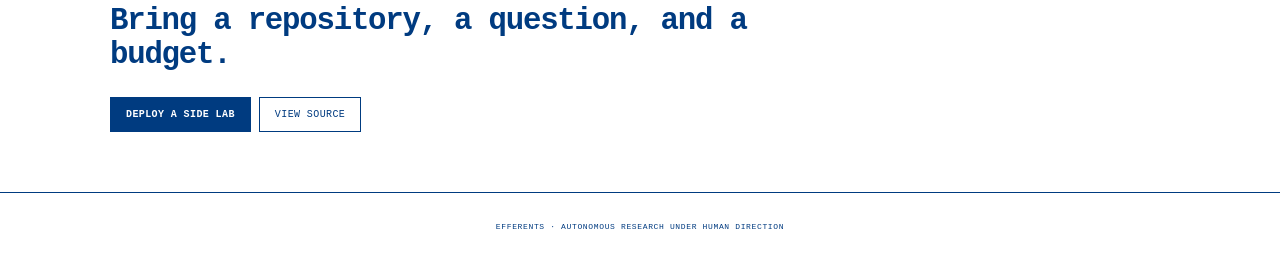
==== commit e2c664be: "feat: speak to researchers on landing page" ====
--- a/web/landing/index.html
+++ b/web/landing/index.html
@@ -5,49 +5,127 @@
   <meta name="viewport" content="width=device-width, initial-scale=1">
   <meta name="color-scheme" content="light">
   <meta name="theme-color" content="#ffffff">
-  <title>efferents — launch an autonomous research lab</title>
+  <title>efferents — an autonomous lab for researchers</title>
   <link rel="stylesheet" href="style.css">
 </head>
 <body>
   <nav>
     <b>efferents</b>
     <div class="nav-links">
-      <a href="#connect">connect</a>
-      <a href="#placement">private / public</a>
-      <a href="#output">evidence</a>
+      <a href="#questions">questions</a>
+      <a href="#why-now">why now</a>
+      <a href="#connect">deploy</a>
     </div>
   </nav>
 
   <header class="hero">
     <div class="hero-copy">
-      <h1>Autonomous research labs.</h1>
-      <p class="lede">Local. Bounded. Auditable.</p>
+      <h1>What would you test if the tedious work ran itself?</h1>
+      <p class="lede">
+        Deploy an autonomous lab alongside your research. It keeps working
+        while you sleep, teach, write—or take lunch.
+      </p>
       <div class="cta-row">
-        <a class="btn primary" href="#connect">Connect</a>
-        <a class="btn" href="#output">Evidence</a>
+        <a class="btn primary" href="#connect">Deploy a lab</a>
+        <a class="btn" href="#output">See the evidence</a>
       </div>
       <div class="privacy-line" aria-label="Core product boundaries">
-        <span>Private by default</span>
-        <span>Local compute</span>
-        <span>Explicit publication</span>
+        <span>Bounded budgets</span>
+        <span>Local evidence</span>
+        <span>Human steering</span>
       </div>
     </div>
     <figure class="hero-network">
       <img src="img/efferents-network.png"
-           alt="A dense white and electric-cyan network of autonomous research-lab nodes carrying signals between experimental clusters">
-      <figcaption><span>Lab network</span><span>Signals / live</span></figcaption>
+           alt="A dense network of autonomous research-lab nodes carrying signals between experimental clusters">
+      <figcaption><span>Research loops</span><span>Evidence / live</span></figcaption>
     </figure>
   </header>
 
+  <section id="questions" class="questions-section">
+    <div class="label">For researchers</div>
+    <div class="question-grid">
+      <article class="question-card">
+        <span class="question-index">01 / OPTIMIZE</span>
+        <h2>Tired of babysitting tedious optimization?</h2>
+        <p>Hand off sweeps, comparisons, evaluation, and evidence capture.</p>
+      </article>
+      <article class="question-card">
+        <span class="question-index">02 / TEST</span>
+        <h2>Have an idea you want tested while you sleep?</h2>
+        <p>Give the lab a falsifiable question. Come back to runs, failures, and results.</p>
+      </article>
+      <article class="question-card">
+        <span class="question-index">03 / DISCOVER</span>
+        <h2>Want to go beyond what is known—not just tune around it?</h2>
+        <p>Search across the literature and connected labs for directions outside the local optimum.</p>
+      </article>
+    </div>
+  </section>
+
+  <section id="steer" class="automation-section">
+    <div class="label">The job split</div>
+    <div class="automation-note">
+      <div class="automation-index">YOU / THESIS / STEERING</div>
+      <div>
+        <h2>You choose where to look. Efferents keeps looking.</h2>
+        <p>
+          Set the thesis, falsifier, constraints, and budget. The lab reads,
+          proposes, runs, compares, and preserves the evidence for your review.
+        </p>
+        <p class="automation-principle">
+          You keep the judgment. The lab takes the repetition.
+        </p>
+      </div>
+    </div>
+  </section>
+
+  <section id="why-now" class="why-section">
+    <div class="label">Why now</div>
+    <div class="why-intro">
+      <h2>Research throughput now compounds.</h2>
+      <p>
+        The advantage is not replacing researchers. It is giving good
+        researchers more rigorous iterations.
+      </p>
+    </div>
+    <div class="why-grid">
+      <article class="why-row">
+        <span>Manual only</span>
+        <p>Every sweep, evaluation, and review waits for your attention.</p>
+      </article>
+      <article class="why-row">
+        <span>One loop</span>
+        <p>Routine work keeps moving while you write, teach, meet, or sleep.</p>
+      </article>
+      <article class="why-row">
+        <span>Lab network</span>
+        <p>Independent loops test more directions and exchange evidence across questions.</p>
+      </article>
+    </div>
+    <p class="why-close">
+      Automate one part to keep up. Connect auditable loops to get ahead.
+    </p>
+  </section>
+
+  <section id="how">
+    <div class="label">How it works</div>
+    <ol class="steps">
+      <li>Frame a falsifiable question around your repository and metrics.</li>
+      <li>The lab reads, plans, runs, evaluates, and records provenance.</li>
+      <li>Inspect the evidence. Steer, redirect, pause, or stop.</li>
+    </ol>
+  </section>
+
   <section id="connect" class="connect-section">
-    <div class="label accent">Connect</div>
+    <div class="label accent">Deploy beside your research</div>
     <div class="connect-grid">
       <div class="connect-copy">
-        <h2>Paste one line.</h2>
+        <h2>Give your agent one instruction.</h2>
         <ol class="mini-steps">
           <li>Open a research repo.</li>
-          <li>Paste into a shell-enabled agent.</li>
-          <li>Approve hypothesis, scope, budget.</li>
+          <li>Paste the instruction into a shell-enabled agent.</li>
+          <li>Approve the thesis, scope, and budget.</li>
         </ol>
       </div>
       <div class="agent-handoff">
@@ -64,68 +142,33 @@
     </div>
   </section>
 
-  <section id="how">
-    <div class="label">How it works</div>
-    <ol class="steps">
-      <li>Code → metric → scope → budget</li>
-      <li>Claim → falsifier → hypothesis</li>
-      <li>Run → evidence → review</li>
-    </ol>
-  </section>
-
   <section id="placement">
-    <div class="label">Placement</div>
+    <div class="label">Where it runs</div>
     <div class="placement-grid">
       <article class="placement-card default-card">
-        <div class="placement-meta"><span>Default</span><span>Isolated</span></div>
-        <h2>Private research group</h2>
+        <div class="placement-meta"><span>Side lab</span><span>Private</span></div>
+        <h2>Alongside your own work</h2>
         <ul>
-          <li>Local source + data + logs</li>
-          <li>Private memory</li>
-          <li>Explicit release</li>
+          <li>Local source, data, and logs</li>
+          <li>Bounded compute and spending</li>
+          <li>Publication requires your approval</li>
         </ul>
       </article>
       <article class="placement-card public-card">
-        <div class="placement-meta"><span>Opt-in</span><span>Networked</span></div>
-        <h2>Public lab</h2>
+        <div class="placement-meta"><span>Lab network</span><span>Opt-in</span></div>
+        <h2>Across research groups</h2>
         <ul>
-          <li>Allowlisted artifacts</li>
-          <li>Private credentials + raw state</li>
-          <li>Shared venues</li>
+          <li>Exchange allowlisted evidence</li>
+          <li>Corroborate or challenge findings</li>
+          <li>Keep credentials and raw state private</li>
         </ul>
       </article>
     </div>
-    <p class="status-note">
-      Local: available · Public: <b>ready to link</b>
-    </p>
-  </section>
-
-  <section id="why-automate" class="automation-section">
-    <div class="label">Research loop</div>
-    <div class="automation-note">
-      <div class="automation-index">PAPER → REVIEW → EVIDENCE</div>
-      <div>
-        <h2>Hypothesis → run → review.</h2>
-        <p class="automation-principle">
-          Evidence is the result.
-        </p>
-      </div>
-    </div>
-  </section>
-
-  <section id="local">
-    <div class="label">Local-first</div>
-    <div class="grid">
-      <div class="cell"><b>Compute + data</b> stays local.</div>
-      <div class="cell"><b>Provenance</b> run IDs · metrics · logs · diffs.</div>
-      <div class="cell"><b>Artifacts</b> Markdown + JSONL.</div>
-      <div class="cell"><b>Budgets</b> hard ceilings + approval gates.</div>
-    </div>
   </section>
 
   <section id="output">
-    <div class="label">Example output</div>
-    <p class="muted small"><code>efferents demo smoke-lab</code> / actual output</p>
+    <div class="label">What comes back</div>
+    <p class="muted small">Visual results · metrics · failures · provenance</p>
     <div class="shot">
       <div class="shot-bar"><span></span><span></span><span></span> efferents-demo/dashboard.html</div>
       <img class="shot-img" src="img/dashboard.png"
@@ -142,15 +185,15 @@
   </section>
 
   <section id="pilot">
-    <div class="label accent">Pilot</div>
-    <p>Repo + metric + local hardware.</p>
+    <div class="label accent">Start</div>
+    <h2>Bring a repository, a question, and a budget.</h2>
     <div class="cta-row">
-      <a class="btn primary" href="mailto:alina.nesen@gmail.com?subject=efferents%20pilot">Book demo</a>
-      <a class="btn" href="mailto:alina.nesen@gmail.com">Email</a>
-    </div>
-  </section>
-
-  <footer>efferents · private by default · local research, explicit publication</footer>
+      <a class="btn primary" href="#connect">Deploy a side lab</a>
+      <a class="btn" href="https://github.com/mashathepotato/efferents">View source</a>
+    </div>
+  </section>
+
+  <footer>efferents · autonomous research under human direction</footer>
 
   <script>
     function copyCmd() {
--- a/web/landing/style.css
+++ b/web/landing/style.css
@@ -3,16 +3,18 @@
   --bg: #ffffff;
   --panel: #ffffff;
   --raised: #ffffff;
-  --line: #03befc;
-  --line-soft: #03befc;
+  --line: #003b80;
+  --line-soft: #003b80;
   --fg: #003b80;
   --muted: #003b80;
-  --dim: #03befc;
-  --signal: #03befc;
-  --signal-strong: #003b80;
-  --on-signal: #003b80;
+  --dim: #003b80;
+  --signal: #003b80;
+  --signal-strong: #00204d;
+  --on-signal: #ffffff;
   --signal-soft: #ffffff;
-  --cyan: #03befc;
+  --data: #003b80;
+  --mustard: #d4a017;
+  --orange: #f06c00;
   --shadow: none;
   --mono: "SFMono-Regular", Menlo, Monaco, "Cascadia Mono", "Liberation Mono", monospace;
   --display: "American Typewriter", "Rockwell Nova", Rockwell, "Courier New", monospace;
@@ -63,7 +65,7 @@
   width: 31px;
   height: 31px;
   place-items: center;
-  color: var(--signal);
+  color: var(--orange);
   content: "ℯ";
   font: 500 26px/1 var(--display);
   font-style: italic;
@@ -104,7 +106,7 @@
   grid-column: 1 / -1;
   margin-bottom: 17px;
   color: var(--signal);
-  content: "LOCAL RESEARCH INFRASTRUCTURE / 01";
+  content: "AUTONOMOUS RESEARCH INFRASTRUCTURE / 01";
   font: 9px/1 var(--mono);
   letter-spacing: 0.12em;
 }
@@ -127,6 +129,7 @@
   min-width: 0;
   margin: 0;
   border: 1px solid var(--line);
+  border-top: 2px solid var(--mustard);
   background: var(--panel);
 }
 
@@ -185,8 +188,8 @@
 }
 
 .btn:hover {
-  border-color: var(--cyan);
-  color: var(--cyan);
+  border-color: var(--data);
+  color: var(--data);
 }
 
 .btn.primary {
@@ -210,7 +213,7 @@
   border: 1px solid var(--line);
   border-radius: 0;
   background: var(--panel);
-  color: var(--cyan);
+  color: var(--data);
   font: 11px/1.7 var(--mono);
   text-align: left;
 }
@@ -242,6 +245,54 @@
   text-transform: uppercase;
 }
 
+.questions-section {
+  max-width: 1180px;
+}
+
+.question-grid {
+  display: grid;
+  grid-template-columns: repeat(3, minmax(0, 1fr));
+  gap: 1px;
+  padding: 1px;
+  background: var(--line);
+}
+
+.question-card {
+  min-width: 0;
+  min-height: 270px;
+  padding: clamp(24px, 3.5vw, 38px);
+  background: var(--panel);
+}
+
+.question-card:nth-child(2) {
+  box-shadow: inset 0 2px 0 var(--mustard);
+}
+
+.question-card:nth-child(3) {
+  box-shadow: inset 0 2px 0 var(--orange);
+}
+
+.question-index {
+  display: block;
+  margin-bottom: 42px;
+  color: var(--dim);
+  font: 8px/1 var(--mono);
+  letter-spacing: 0.09em;
+}
+
+.question-card h2 {
+  max-width: 330px;
+  font-size: clamp(22px, 2.3vw, 31px);
+}
+
+.question-card p {
+  max-width: 340px;
+  margin: 22px 0 0;
+  color: var(--muted);
+  font-size: 12px;
+  line-height: 1.55;
+}
+
 section {
   max-width: 1100px;
   margin: 0 auto;
@@ -296,7 +347,7 @@
   position: absolute;
   top: 13px;
   left: 0;
-  color: var(--cyan);
+  color: var(--data);
   content: "0" counter(mini-step);
   font: 9px/1 var(--mono);
 }
@@ -321,7 +372,7 @@
 }
 
 .handoff-head a {
-  color: var(--cyan);
+  color: var(--data);
   text-decoration: none;
 }
 
@@ -408,7 +459,7 @@
   position: absolute;
   top: 36px;
   left: 0;
-  color: var(--cyan);
+  color: var(--data);
   content: "0" counter(step);
   font: 11px/1 var(--mono);
 }
@@ -433,7 +484,7 @@
 }
 
 .placement-card.public-card {
-  border-top: 2px solid var(--cyan);
+  border-top: 2px solid var(--orange);
 }
 
 .placement-meta {
@@ -452,7 +503,7 @@
 }
 
 .public-card .placement-meta span:first-child {
-  color: var(--cyan);
+  color: var(--data);
 }
 
 .placement-card p {
@@ -485,7 +536,7 @@
 }
 
 .public-card li::before {
-  color: var(--cyan);
+  color: var(--data);
 }
 
 .status-note {
@@ -542,6 +593,64 @@
   color: var(--signal-strong);
   font: 650 11px/1.6 var(--mono);
   letter-spacing: 0.025em;
+  text-transform: uppercase;
+}
+
+.why-section {
+  max-width: 1100px;
+}
+
+.why-intro {
+  display: grid;
+  grid-template-columns: minmax(0, 0.9fr) minmax(320px, 1.1fr);
+  align-items: end;
+  gap: clamp(28px, 5vw, 70px);
+  padding: 4px 0 30px;
+}
+
+.why-intro p {
+  max-width: 560px;
+  margin: 0;
+  color: var(--muted);
+}
+
+.why-grid {
+  display: grid;
+  gap: 1px;
+  padding: 1px;
+  background: var(--line);
+}
+
+.why-row {
+  display: grid;
+  min-height: 88px;
+  grid-template-columns: minmax(130px, 0.3fr) minmax(0, 1fr);
+  align-items: center;
+  gap: 28px;
+  padding: 20px 24px;
+  background: var(--panel);
+}
+
+.why-row span {
+  color: var(--fg);
+  font: 700 9px/1.3 var(--mono);
+  letter-spacing: 0.07em;
+  text-transform: uppercase;
+}
+
+.why-row p {
+  margin: 0;
+  color: var(--muted);
+}
+
+.why-close {
+  margin: 1px 0 0;
+  padding: 17px 20px;
+  border: 1px solid var(--line);
+  border-top: 2px solid var(--mustard);
+  color: var(--signal-strong);
+  font: 650 10px/1.55 var(--mono);
+  letter-spacing: 0.035em;
   text-transform: uppercase;
 }
 
@@ -698,6 +807,11 @@
   text-transform: uppercase;
 }
 
+#pilot h2 {
+  max-width: 720px;
+  margin-bottom: 26px;
+}
+
 @media (max-width: 980px) {
   .hero {
     grid-template-columns: 1fr;
@@ -728,13 +842,28 @@
   }
 
   .connect-grid,
+  .question-grid,
   .placement-grid,
   .automation-note,
+  .why-intro,
   .grid,
   .files {
     grid-template-columns: 1fr;
   }
 
+  .question-card {
+    min-height: 0;
+  }
+
+  .question-index {
+    margin-bottom: 28px;
+  }
+
+  .why-row {
+    grid-template-columns: 1fr;
+    gap: 8px;
+  }
+
   .agent-handoff {
     border-top: 2px solid var(--signal);
     border-left: 0;
